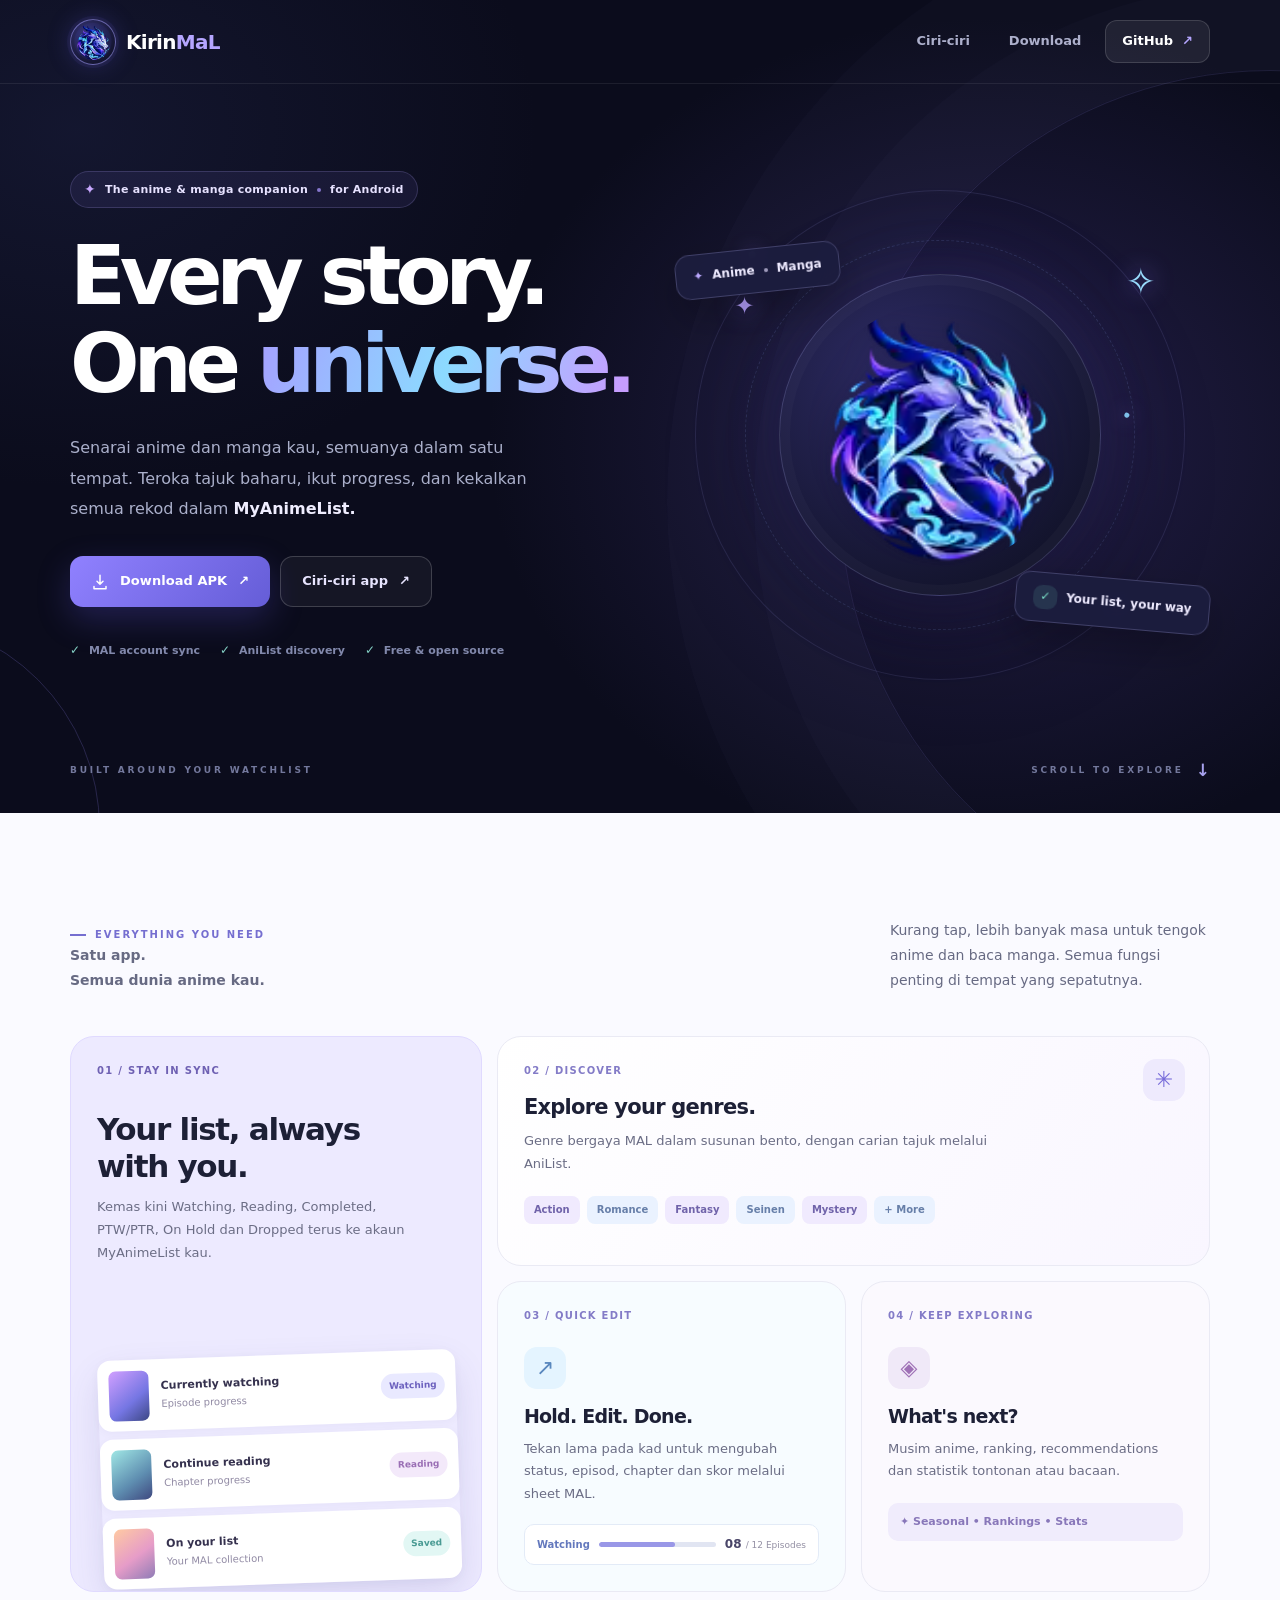
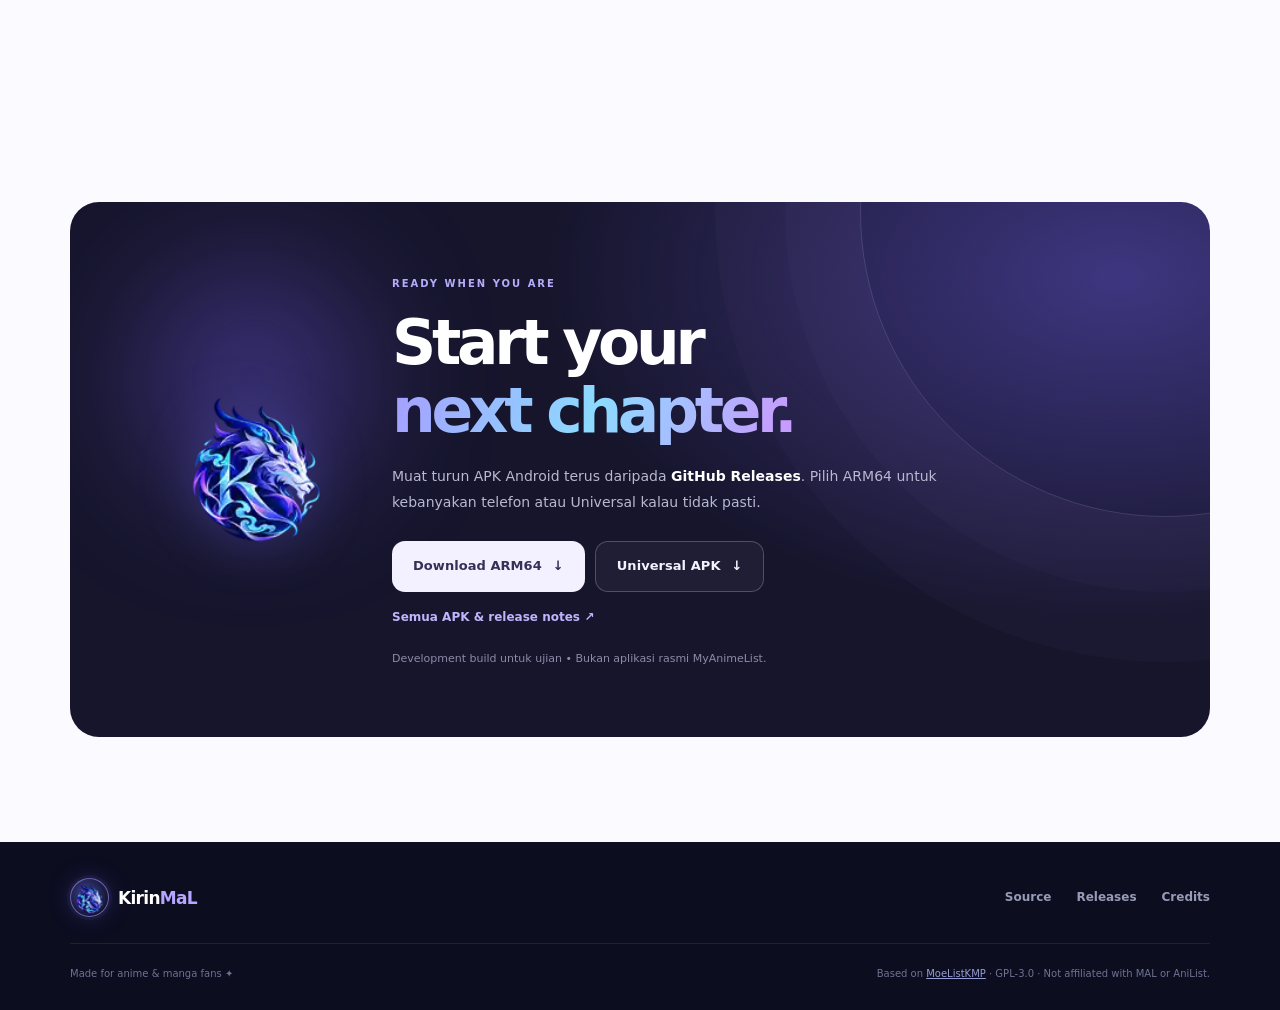
==== index.html @ 13870c1c "fix(pages): circular KirinMaL icon and fresh screenshot-free website URL" ====
<!doctype html>
<html lang="ms">
<head>
  <meta charset="utf-8">
  <meta name="viewport" content="width=device-width,initial-scale=1,viewport-fit=cover">
  <meta name="theme-color" content="#0b0c1c">
  <meta name="description" content="KirinMaL — tempat untuk anime dan manga kau. Teroka genre, ikut musim terkini, dan urus senarai MyAnimeList dalam satu aplikasi Android.">
  <meta property="og:type" content="website">
  <meta property="og:title" content="KirinMaL — Your list. Your world.">
  <meta property="og:description" content="Discover with AniList. Track with MyAnimeList. Made for anime & manga fans.">
  <meta property="og:image" content="https://lanzmagick.github.io/KirinMaL/assets/branding/kirinmal-icon.webp">
  <meta property="og:url" content="https://lanzmagick.github.io/KirinMaL/">
  <link rel="icon" href="assets/branding/kirinmal-icon.webp?v=4" type="image/webp">
  <link rel="canonical" href="https://lanzmagick.github.io/KirinMaL/">
  <link rel="stylesheet" href="assets/site-v4.css">
  <title>KirinMaL — Your list. Your world.</title>
</head>
<body>
  <a href="#main" class="skip">Langkau ke kandungan</a>
  <div class="dark-wrap" id="top">
    <header class="nav-wrap">
      <nav class="nav container" aria-label="Navigasi utama">
        <a class="brand" href="#top" aria-label="KirinMaL — Home"><span class="brand-emblem"><img src="assets/branding/kirinmal-icon.webp" width="45" height="45" alt="" decoding="async"></span><span class="brand-name">Kirin<span>MaL</span></span></a>
        <div class="nav-links">
          <a href="#features">Ciri-ciri</a>
          <a href="#download">Download</a>
        </div>
        <a class="nav-repo" href="https://github.com/lanzmagick/KirinMaL" target="_blank" rel="noopener noreferrer"><span>GitHub</span><span aria-hidden="true">↗</span></a>
      </nav>
    </header>
    <main id="main">
      <section class="hero container">
        <div class="hero-copy">
          <div class="pill"><span class="pill-spark">✦</span> The anime & manga companion <span class="pill-dot"></span> for Android</div>
          <h1>Every story.<br>One <em>universe.</em></h1>
          <p class="hero-description">Senarai anime dan manga kau, semuanya dalam satu tempat. Teroka tajuk baharu, ikut progress, dan kekalkan semua rekod dalam <strong>MyAnimeList.</strong></p>
          <div class="hero-actions">
            <a class="btn btn-primary" href="#download"><svg viewBox="0 0 24 24" fill="none" stroke="currentColor" aria-hidden="true"><path d="M12 3v12m0 0-4-4m4 4 4-4M4 18v3h16v-3" stroke-width="2" stroke-linecap="round" stroke-linejoin="round"/></svg> Download APK <span aria-hidden="true">↗</span></a>
            <a class="btn btn-ghost" href="#features">Ciri-ciri app <span aria-hidden="true">↗</span></a>
          </div>
          <div class="hero-meta"><span><span class="check">✓</span> MAL account sync</span><span><span class="check">✓</span> AniList discovery</span><span><span class="check">✓</span> Free & open source</span></div>
        </div>
        <div class="hero-art" aria-label="Logo rasmi KirinMaL">
          <div class="art-aura" aria-hidden="true"></div>
          <div class="art-ring art-ring-outer" aria-hidden="true"></div>
          <div class="art-ring art-ring-inner" aria-hidden="true"></div>
          <span class="art-star star-one" aria-hidden="true">✦</span>
          <span class="art-star star-two" aria-hidden="true">✧</span>
          <span class="art-star star-three" aria-hidden="true">✦</span>
          <div class="art-core">
            <img src="assets/branding/kirinmal-icon.webp" alt="Logo KirinMaL" width="270" height="270" decoding="async">
          </div>
          <div class="art-label art-label-anime"><span class="art-label-icon">✦</span> Anime <span class="art-label-dot"></span> Manga</div>
          <div class="art-label art-label-sync"><span class="art-label-check">✓</span> Your list, your way</div>
        </div>
        <div class="hero-bottom"><span>BUILT AROUND YOUR WATCHLIST</span><span class="scroll-indicator">SCROLL TO EXPLORE <span aria-hidden="true">↓</span></span></div>
      </section>
    </main>
  </div>

  <section class="intro-section section" id="features">
    <div class="container">
      <div class="section-head">
        <div><span class="section-kicker"><span></span> EVERYTHING YOU NEED</span><h2>Satu app.<br><span>Semua dunia anime kau.</span></h2></div>
        <p>Kurang tap, lebih banyak masa untuk tengok anime dan baca manga. Semua fungsi penting di tempat yang sepatutnya.</p>
      </div>
      <div class="feature-bento">
        <article class="feature feature-main">
          <div class="feature-tag">01 / STAY IN SYNC</div>
          <div class="feature-copy">
            <h3>Your list, always with you.</h3>
            <p>Kemas kini Watching, Reading, Completed, PTW/PTR, On Hold dan Dropped terus ke akaun MyAnimeList kau.</p>
          </div>
          <div class="sync-illustration" aria-hidden="true">
            <div class="sync-row"><span class="mini-cover cover-a"></span><span><b>Currently watching</b><small>Episode progress</small></span><span class="sync-status">Watching</span></div>
            <div class="sync-row"><span class="mini-cover cover-b"></span><span><b>Continue reading</b><small>Chapter progress</small></span><span class="sync-status purple">Reading</span></div>
            <div class="sync-row"><span class="mini-cover cover-c"></span><span><b>On your list</b><small>Your MAL collection</small></span><span class="sync-status cyan">Saved</span></div>
          </div>
        </article>
        <article class="feature feature-discover">
          <div class="feature-tag">02 / DISCOVER</div>
          <div class="round-icon">✳</div>
          <h3>Explore your genres.</h3>
          <p>Genre bergaya MAL dalam susunan bento, dengan carian tajuk melalui AniList.</p>
          <div class="genre-pills" aria-hidden="true"><span>Action</span><span>Romance</span><span>Fantasy</span><span>Seinen</span><span>Mystery</span><span>+ More</span></div>
        </article>
        <article class="feature feature-editor">
          <div class="feature-tag">03 / QUICK EDIT</div>
          <div class="round-icon">↗</div>
          <h3>Hold. Edit. Done.</h3>
          <p>Tekan lama pada kad untuk mengubah status, episod, chapter dan skor melalui sheet MAL.</p>
          <div class="editor-preview" aria-hidden="true"><span>Watching</span><div class="editor-progress"><i></i></div><strong>08 <small>/ 12 Episodes</small></strong></div>
        </article>
        <article class="feature feature-seasons">
          <div class="feature-tag">04 / KEEP EXPLORING</div>
          <div class="round-icon">◈</div>
          <h3>What's next?</h3>
          <p>Musim anime, ranking, recommendations dan statistik tontonan atau bacaan.</p>
          <div class="season-chip" aria-hidden="true">✦ Seasonal • Rankings • Stats</div>
        </article>
      </div>
    </div>
  </section>

  <section class="download-section section" id="download">
    <div class="container">
      <div class="download-panel">
        <div class="download-orb" aria-hidden="true"></div>
        <div class="download-logo"><img src="assets/branding/kirinmal-icon.webp" width="108" height="108" alt="" loading="lazy"></div>
        <div class="download-text"><span class="section-kicker">READY WHEN YOU ARE</span><h2>Start your<br><em>next chapter.</em></h2><p>Muat turun APK Android terus daripada <strong>GitHub Releases</strong>. Pilih ARM64 untuk kebanyakan telefon atau Universal kalau tidak pasti.</p>
          <div class="download-buttons">
            <a class="btn btn-download" href="https://github.com/lanzmagick/KirinMaL/releases/download/development/KirinMaL-debug-arm64-v8a.apk">Download ARM64 <span aria-hidden="true">↓</span></a>
            <a class="btn btn-download-outline" href="https://github.com/lanzmagick/KirinMaL/releases/download/development/KirinMaL-debug-universal.apk">Universal APK <span aria-hidden="true">↓</span></a>
          </div>
          <a class="all-releases" href="https://github.com/lanzmagick/KirinMaL/releases/tag/development">Semua APK & release notes <span aria-hidden="true">↗</span></a>
          <p class="download-disclaimer">Development build untuk ujian • Bukan aplikasi rasmi MyAnimeList.</p>
        </div>
      </div>
    </div>
  </section>

  <footer class="footer">
    <div class="container footer-top">
      <a href="#top" class="brand" aria-label="KirinMaL — kembali ke atas"><span class="brand-emblem"><img src="assets/branding/kirinmal-icon.webp" width="40" height="40" alt="" loading="lazy"></span><span class="brand-name">Kirin<span>MaL</span></span></a>
      <div class="footer-links"><a href="https://github.com/lanzmagick/KirinMaL">Source</a><a href="https://github.com/lanzmagick/KirinMaL/releases">Releases</a><a href="https://github.com/axiel7/MoeListKMP">Credits</a></div>
    </div>
    <div class="container footer-bottom"><span>Made for anime &amp; manga fans ✦</span><span>Based on <a href="https://github.com/axiel7/MoeListKMP">MoeListKMP</a> · GPL-3.0 · Not affiliated with MAL or AniList.</span></div>
  </footer>
</body>
</html>
---- assets/site-v4.css ----
/* KirinMaL site CSS v4 */
:root{--night:#0b0c1c;--ink:#1d2036;--body:#676a83;--violet:#7970ec;--lilac:#b2a7ff;--cyan:#8cdeff;--bg:#f8f8fc;--line:#ebecf4;--white:#fff}
*,*::before,*::after{box-sizing:border-box}
html{scroll-behavior:smooth;scroll-padding-top:90px}
body{margin:0;background:var(--bg);color:var(--ink);font-family:Inter,ui-sans-serif,system-ui,-apple-system,BlinkMacSystemFont,"Segoe UI",sans-serif;font-size:15px;line-height:1.6;-webkit-font-smoothing:antialiased;overflow-x:hidden}
a{color:inherit;text-decoration:none}img,svg{display:block;max-width:100%}button,a{-webkit-tap-highlight-color:transparent}
a:focus-visible{outline:3px solid #9f96ff;outline-offset:4px}
.container{width:min(1140px,calc(100% - 56px));margin-inline:auto}
.skip{position:absolute;left:12px;top:-80px;z-index:40;background:#fff;color:#111;padding:10px 15px;border-radius:10px}.skip:focus{top:12px}
.dark-wrap{color:#fff;background:radial-gradient(ellipse 54% 72% at 77% 54%,rgba(69,56,133,.43),transparent 72%),radial-gradient(ellipse 45% 55% at 6% 16%,rgba(42,49,97,.28),transparent 80%),#0b0c1c;position:relative;isolation:isolate;overflow:hidden}
.dark-wrap::before{content:"";position:absolute;width:860px;height:860px;right:-420px;top:70px;border:1px solid rgba(164,156,255,.13);border-radius:50%;z-index:-1;box-shadow:0 0 0 86px rgba(162,155,254,.019),0 0 0 173px rgba(162,155,254,.018)}
.dark-wrap::after{content:"";position:absolute;width:420px;height:420px;left:-320px;bottom:-225px;border:1px solid #4d4683;border-radius:50%;opacity:.45;z-index:-1}
.nav-wrap{border-bottom:1px solid rgba(255,255,255,.075)}
.nav{min-height:83px;display:flex;gap:24px;align-items:center;justify-content:space-between}
.brand{display:inline-flex;align-items:center;gap:11px;white-space:nowrap;font-weight:850;font-size:20px;letter-spacing:-.95px}
.brand img{width:38px;height:38px;object-fit:contain;filter:drop-shadow(0 0 13px rgba(92,97,255,.3))}
.brand b{font-weight:850;color:#b5adff}
.nav-links{display:flex;align-items:center;gap:39px;margin-left:auto}
.nav-links a{color:#adb0cc;font-weight:550;font-size:13px;transition:color .2s}.nav-links a:hover{color:#fff}
.nav-repo{display:inline-flex;align-items:center;gap:9px;padding:10px 16px;border-radius:100px;background:rgba(255,255,255,.07);border:1px solid rgba(255,255,255,.14);font-size:13px;font-weight:650;transition:background .2s}
.nav-repo:hover{background:rgba(255,255,255,.13)}.nav-repo svg{height:17px;width:17px}
.hero{min-height:675px;position:relative;display:grid;grid-template-columns:minmax(0,1.03fr) minmax(0,.97fr);align-items:center;column-gap:26px;padding:67px 0 94px}
.hero-copy{position:relative;z-index:4;padding-bottom:38px}
.pill{width:fit-content;display:flex;align-items:center;gap:9px;padding:6px 13px;border:1px solid rgba(180,170,255,.19);background:rgba(146,130,255,.085);border-radius:999px;font-size:11px;font-weight:700;letter-spacing:.28px;color:#e7e2ff}
.pill-spark{font-size:14px;color:#c8a8ff}.pill-dot{width:4px;height:4px;border-radius:50%;background:#8577cc}
.hero h1{font-weight:850;letter-spacing:-.076em;font-size:clamp(3.65rem,6.4vw,6.5rem);line-height:1.07;margin:24px 0 26px;white-space:nowrap}
.hero h1 em,.download-text h2 em{font-style:normal;background:linear-gradient(110deg,#a5a0ff 2%,#8cdaff 51%,#c69dff 95%);background-clip:text;-webkit-background-clip:text;color:transparent}
.hero-description{font-size:16px;line-height:1.9;max-width:480px;margin:0 0 32px;color:#abb0cb}
.hero-description strong{color:#f0eeff;font-weight:750}
.hero-actions,.download-buttons{display:flex;gap:10px;flex-wrap:wrap;align-items:center}
.btn{display:inline-flex;justify-content:center;align-items:center;gap:11px;min-height:51px;padding:12px 21px;border-radius:13px;font-size:13px;font-weight:800;letter-spacing:.05px;line-height:1.3;transition:transform .2s,background .2s,box-shadow .2s}
.btn:hover{transform:translateY(-3px)}
.btn svg{width:18px;height:18px}
.btn-primary{background:linear-gradient(130deg,#9081ff,#655dd7);color:white;box-shadow:0 12px 33px rgba(95,82,217,.28)}
.btn-primary:hover{box-shadow:0 15px 38px rgba(109,95,247,.37)}
.btn-ghost{border:1px solid rgba(255,255,255,.18);background:rgba(255,255,255,.045);color:#e8e5ff}
.btn-ghost:hover{background:rgba(255,255,255,.1)}
.hero-meta{display:flex;flex-wrap:wrap;gap:20px;margin-top:34px;color:#8289ac;font-size:11px;font-weight:600}
.hero-meta span{white-space:nowrap}.hero-meta .check{font-size:12px;color:#85d3c7;margin-right:5px}













.hero-bottom{position:absolute;bottom:29px;left:0;right:0;display:flex;justify-content:space-between;align-items:center;color:#73789c;letter-spacing:2.8px;font-size:9px;font-weight:800}
.scroll-indicator{display:flex;align-items:center;gap:12px}.scroll-indicator span{font-size:17px;letter-spacing:0;color:#a7a1ed}
.section{padding:105px 0}
.section-kicker{display:inline-flex;align-items:center;gap:9px;color:#756ed0;letter-spacing:2px;font-size:10px;font-weight:900}
.section-kicker>span{width:16px;height:2px;background:currentColor}
.section-head{display:flex;align-items:end;justify-content:space-between;gap:45px;margin-bottom:37px}
.section-head h2,
.section-head h2 span,
.section-head>p{max-width:320px;color:var(--body);margin:0 0 5px;font-size:14px;line-height:1.8}
.intro-section{background:#fafaff}
.feature-bento{display:grid;grid-template-columns:1.18fr 1fr 1fr;grid-template-rows:repeat(2,minmax(226px,auto));gap:15px}
.feature{border-radius:24px;padding:26px;overflow:hidden;position:relative;border:1px solid #eaeaf4;background:#fff}
.feature h3{font-size:21px;line-height:1.22;letter-spacing:-.75px;margin:16px 0 10px;font-weight:850}
.feature p{font-size:13px;line-height:1.75;color:#6b6d85;margin:0}
.feature-tag{font-size:10px;font-weight:900;letter-spacing:1.3px;color:#837bc7}
.feature-main{grid-row:span 2;background:#edeaff;border:1px solid #e0daff;display:flex;flex-direction:column;min-height:468px}
.feature-main .feature-tag{color:#6f61b3}.feature-main h3{font-size:31px;letter-spacing:-1.3px;max-width:300px;margin-top:32px}
.feature-main p{max-width:315px}
.sync-illustration{margin-top:auto;display:grid;gap:8px;transform:rotate(-2deg) translate(3px,19px);box-shadow:0 15px 35px rgba(69,61,143,.13);border-radius:18px}
.sync-row{display:flex;align-items:center;gap:12px;padding:10px 11px;border-radius:13px;background:#fff;box-shadow:0 2px 10px rgba(31,29,75,.035);min-height:71px}
.mini-cover{width:40px;height:50px;border-radius:7px;flex:none;background:linear-gradient(140deg,#d2a0ff,#7576e3 60%,#3c4784)}
.mini-cover.cover-b{background:linear-gradient(145deg,#a0e7e5,#5e8db0 60%,#3e487f)}
.mini-cover.cover-c{background:linear-gradient(145deg,#ffcaa2,#e69cc8 55%,#8f7cb6)}
.sync-row>span:nth-child(2){min-width:0;display:flex;flex-direction:column;gap:1px}.sync-row b{font-size:11px;color:#35314e;white-space:nowrap;overflow:hidden;text-overflow:ellipsis}.sync-row small{font-size:10px;color:#918aa4}
.sync-status{margin-left:auto;padding:5px 8px;background:#e9e9ff;color:#6c61be;border-radius:99px;font-weight:800;font-size:9px;white-space:nowrap}.sync-status.purple{background:#f3e9fa;color:#9a6fb5}.sync-status.cyan{background:#e2f7f4;color:#489a93}
.round-icon{height:42px;width:42px;display:grid;place-items:center;border-radius:13px;background:#eeeafd;color:#766ad9;font-size:22px;margin-top:23px}
.feature-discover{grid-column:span 2;min-height:230px;background:linear-gradient(125deg,#fff,#f9f6ff)}
.feature-discover .round-icon{position:absolute;top:22px;right:24px;margin:0}
.feature-discover p{max-width:470px}
.genre-pills{display:flex;gap:7px;flex-wrap:wrap;margin-top:20px}
.genre-pills span{border-radius:8px;background:#f0eafe;color:#7063aa;padding:6px 10px;font-size:10px;font-weight:750}
.genre-pills span:nth-child(2n){background:#eaf2ff;color:#677fa9}
.feature-editor{background:#f7fcff}
.feature-editor .round-icon{background:#e4f4ff;color:#5987be}
.feature-editor h3{font-size:19px}
.editor-preview{margin-top:18px;border:1px solid #e3ebf7;border-radius:10px;padding:10px 12px;display:flex;gap:9px;align-items:center;background:#fff}
.editor-preview span{font-size:10px;color:#6378bd;font-weight:800}
.editor-progress{flex:1;height:5px;background:#e1e5f2;border-radius:9px;overflow:hidden}.editor-progress i{display:block;width:65%;height:100%;background:#9997e7;border-radius:9px}
.editor-preview strong{white-space:nowrap;color:#494568;font-size:12px}.editor-preview small{font-size:9px;color:#9490a4;font-weight:500}
.feature-seasons{background:#fbf9fe}
.feature-seasons .round-icon{background:#f0e9f8;color:#9f71b6}
.feature-seasons h3{font-size:19px}.season-chip{margin-top:20px;padding:10px 12px;border-radius:10px;background:#f0ecfc;color:#8877b9;font-size:11px;font-weight:750}








.download-section{background:#fafaff}
.download-panel{position:relative;isolation:isolate;display:grid;grid-template-columns:230px 1fr;gap:22px;align-items:center;padding:68px 70px;border-radius:29px;overflow:hidden;color:#fff;background:radial-gradient(ellipse 72% 92% at 92% 14%,#3e3680 0%,transparent 70%),#16152c;min-height:395px}
.download-panel::before{content:"";position:absolute;z-index:-1;width:610px;height:610px;right:-260px;top:-295px;border:1px solid rgba(214,207,255,.17);border-radius:50%;box-shadow:0 0 0 75px rgba(186,172,255,.025),0 0 0 145px rgba(186,172,255,.022)}
.download-orb{position:absolute;z-index:-1;width:225px;height:225px;left:70px;top:65px;border-radius:50%;background:rgba(122,97,248,.36);filter:blur(65px)}
.download-logo{display:flex;align-items:center;justify-content:center}.download-logo img{width:150px;height:150px;object-fit:contain;filter:drop-shadow(0 0 27px rgba(114,108,255,.31))}
.download-text{max-width:690px}.download-text .section-kicker{color:#b4adfb}.download-text h2{font-size:clamp(2.9rem,4.8vw,4.5rem);line-height:1.1;letter-spacing:-.07em;margin:15px 0 20px}
.download-text>p{max-width:560px;color:#b8b8d2;font-size:14px;line-height:1.85;margin:0}
.download-text>p strong{color:#fff;font-weight:700}.download-buttons{margin-top:25px}
.btn-download{background:#f3f1ff;color:#353056}.btn-download:hover{background:white}
.btn-download-outline{border:1px solid rgba(225,218,255,.25);color:#f5f2ff;background:rgba(255,255,255,.04)}
.btn-download-outline:hover{background:rgba(255,255,255,.11)}
.all-releases{display:inline-block;color:#beb5fe;font-size:12px;font-weight:700;margin-top:16px}.all-releases:hover{text-decoration:underline}
.download-text .download-disclaimer{font-size:11px;color:#8c8ba8;margin-top:21px}
.footer{background:#0c0d1f;color:#eeeefa;padding:36px 0 28px}
.footer-top{display:flex;justify-content:space-between;align-items:center;gap:20px}.footer .brand{font-size:17px}.footer .brand img{height:33px;width:33px}
.footer-links{display:flex;gap:25px;flex-wrap:wrap}.footer-links a{font-size:12px;color:#989bb8;font-weight:650}.footer-links a:hover{color:white}
.footer-bottom{border-top:1px solid rgba(255,255,255,.08);margin-top:26px;padding-top:22px;display:flex;gap:12px;justify-content:space-between;color:#6f7294;font-size:10px}
.footer-bottom a{color:#959cd4;text-decoration:underline}
@media(max-width:1050px){
 .hero{grid-template-columns:1fr 1fr;column-gap:5px}.hero h1{font-size:clamp(3.1rem,5.8vw,5rem)}
 .feature-bento{grid-template-columns:1fr 1fr}.feature-main{grid-row:span 2}.feature-discover{grid-column:span 1}.feature-discover p{max-width:none}
 .feature-seasons{grid-column:2}.feature-editor{grid-column:2}.download-panel{grid-template-columns:175px 1fr;padding:54px 44px}
}
@media(max-width:760px){
 .container{width:min(100% - 36px,540px)}.nav{min-height:68px}.brand{font-size:19px}.nav-links{display:none}.nav-repo{padding:9px 11px;font-size:12px}.nav-repo svg{width:16px;height:16px}
 .hero{grid-template-columns:1fr;min-height:0;padding:63px 0 76px;gap:17px}.hero-copy{text-align:center;padding-bottom:0}.pill{margin:auto}.hero h1{font-size:clamp(3.25rem,9.5vw,4.6rem);line-height:1.12;white-space:normal;letter-spacing:-.075em;margin:19px 0}.hero-description{font-size:14px;max-width:480px;margin-inline:auto;margin-bottom:24px}.hero-actions,.hero-meta{justify-content:center}.hero-meta{gap:10px 22px;margin-top:23px}
 
 .hero-bottom{bottom:23px}.hero-bottom>span:first-child{display:none}.scroll-indicator{margin-left:auto;letter-spacing:2px}
 .section{padding:72px 0}.section-head{display:block;text-align:center;margin-bottom:30px}.section-head h2,.section-head>p{max-width:500px;margin:16px auto 0;font-size:13px}
 .feature-bento{grid-template-columns:1fr 1fr;grid-template-rows:auto}.feature-main{grid-column:span 2;grid-row:auto;min-height:435px}.feature-discover{grid-column:span 2;min-height:220px}
 .feature-editor,.feature-seasons{grid-column:auto}.feature{padding:23px}.feature-editor h3,.feature-seasons h3{font-size:18px}
 .sync-illustration{max-width:410px;width:100%;margin-inline:auto}
 
 .download-panel{grid-template-columns:1fr;gap:0;text-align:center;padding:37px 28px 42px}.download-logo img{width:100px;height:100px}.download-text>p{margin-inline:auto}.download-buttons{justify-content:center}.download-text h2{font-size:3rem}
 .footer-top,.footer-bottom{flex-wrap:wrap}.footer-bottom{gap:6px}
}
@media(max-width:480px){
 .container{width:calc(100% - 32px)}.nav-repo span{display:none}.nav-repo{width:42px;height:42px;justify-content:center}.hero{padding-top:50px}.hero h1{font-size:clamp(2.95rem,11vw,4rem)}.hero-description{font-size:13px}
 .hero-actions{flex-direction:column;align-items:stretch}.hero-actions .btn{width:100%}.hero-meta{font-size:10px}
 .feature-bento{grid-template-columns:1fr}.feature-main,.feature-discover,.feature-editor,.feature-seasons{grid-column:auto;min-height:0}.feature-main{min-height:445px}.feature-discover{min-height:210px}.feature h3{margin-top:11px}
 .section{padding:62px 0}.download-panel{padding:30px 21px 34px;border-radius:24px}.download-text h2{font-size:2.7rem}
 .download-buttons{flex-direction:column}.download-buttons .btn{width:100%}.footer-links{gap:16px}.footer-bottom{flex-direction:column}
}
@media(max-width:350px){.pill{font-size:9px}.hero h1{font-size:2.6rem}}
@media(prefers-reduced-motion:reduce){html{scroll-behavior:auto}*,*::before,*::after{transition:none!important;animation:none!important}}

/* v3: crisp KirinMaL SVG wordmark and illustration-only hero */
.brand{gap:0}
.brand .brand-wordmark{display:block;width:204px;height:auto;max-height:58px;object-fit:contain;filter:drop-shadow(0 0 11px rgba(106,122,247,.2))}
.footer .brand .brand-wordmark{width:174px;height:auto;max-height:50px}
.hero-art{height:568px;min-width:0;position:relative;isolation:isolate;display:grid;place-items:center}
.art-aura{position:absolute;inset:11% 10%;border-radius:50%;background:radial-gradient(ellipse closest-side,rgba(133,102,255,.34),rgba(66,64,160,.13) 57%,transparent 80%);filter:blur(29px);z-index:-1}
.art-ring{position:absolute;width:min(96%,490px);aspect-ratio:1;border:1px solid rgba(173,175,255,.12);border-radius:50%;transform:rotate(-14deg)}
.art-ring-outer::after,.art-ring-inner::after{content:"";position:absolute;left:21%;top:4%;width:7px;height:7px;border-radius:50%;background:#bca8ff;box-shadow:0 0 19px #9676fe}
.art-ring-inner{width:min(74%,390px);border:1px dashed rgba(150,176,255,.16);transform:rotate(27deg)}
.art-ring-inner::after{left:90%;top:23%;width:5px;height:5px;background:#8dd9ff}
.art-core{position:relative;z-index:2;width:min(70%,322px);aspect-ratio:1;display:grid;place-items:center;border-radius:32%;background:linear-gradient(142deg,rgba(163,149,255,.19),rgba(105,100,201,.05) 45%,rgba(131,210,244,.12));border:1px solid rgba(190,189,255,.21);box-shadow:inset 0 0 0 10px rgba(255,255,255,.024),0 35px 110px rgba(0,0,0,.38),0 0 95px rgba(97,79,220,.2);transform:rotate(-7deg)}
.art-core img{width:89%;height:89%;object-fit:contain;transform:rotate(7deg);border-radius:27%;filter:drop-shadow(0 9px 23px rgba(22,18,56,.35))}
.art-label{position:absolute;z-index:3;display:flex;gap:9px;align-items:center;background:rgba(27,28,62,.93);border:1px solid rgba(193,190,255,.22);box-shadow:0 17px 44px rgba(0,0,0,.27);backdrop-filter:blur(14px);border-radius:15px;padding:12px 17px;font-size:12px;font-weight:750;color:#eeeaff;white-space:nowrap}
.art-label-anime{top:17%;left:1%;transform:rotate(-6deg)}.art-label-icon{color:#bca8ff}.art-label-dot{height:4px;width:4px;border-radius:50%;background:#9f9abc}
.art-label-sync{bottom:16%;right:0;transform:rotate(5deg)}.art-label-check{width:24px;height:24px;display:grid;place-items:center;border-radius:9px;background:rgba(115,216,196,.13);color:#79dbc5}
.art-star{position:absolute;color:#b7a2ff;text-shadow:0 0 25px #8c76ff;pointer-events:none}.star-one{font-size:24px;left:12%;top:24%}.star-two{font-size:36px;right:10%;top:18%;color:#9bdeff}.star-three{font-size:17px;right:16%;bottom:17%}
@media(max-width:760px){
  .brand .brand-wordmark{width:171px;max-height:48px}
  .hero-art{height:440px;margin-top:9px}
  .art-core{width:min(65%,278px)}
  .art-ring{width:min(83%,410px)}
  .art-ring-inner{width:min(65%,320px)}
  .art-label-anime{left:0;top:15%}
  .art-label-sync{right:0;bottom:13%}
}
@media(max-width:480px){
  .brand .brand-wordmark{width:164px;max-height:45px}
  .hero-art{height:326px;margin-top:4px}
  .art-core{width:205px}
  .art-ring{width:310px}
  .art-ring-inner{width:260px}
  .art-label{font-size:10px;padding:9px 11px;border-radius:11px}
  .art-label-anime{left:-3px;top:7%}
  .art-label-sync{right:-4px;bottom:5%}
  .star-one{top:15%;left:8%}.star-two{top:7%;right:12%}
}
@media(max-width:345px){
  .brand .brand-wordmark{width:150px}
  .hero-art{height:290px}
  .art-core{width:175px}.art-ring{width:275px}.art-ring-inner{width:220px}
}

/* Circular logo branding, crisp at small mobile sizes. */
.brand{display:inline-flex;align-items:center;gap:10px;letter-spacing:-.7px;white-space:nowrap}
.brand-emblem{display:grid;place-items:center;flex:none;width:46px;height:46px;padding:3px;overflow:hidden;border-radius:50%;border:1px solid rgba(164,158,255,.55);background:radial-gradient(circle at 35% 30%,#343372,#12132d 78%);box-shadow:0 0 0 3px rgba(127,107,236,.08),0 0 23px rgba(96,93,235,.25)}
.brand-emblem img{display:block;width:100%;height:100%;object-fit:contain;border-radius:50%;clip-path:circle(49% at 50% 50%)}
.brand-name{font-size:20px;line-height:1.1;font-weight:850;color:#fff}.brand-name>span{color:#b5a6ff}
.nav-repo{border-radius:12px;min-width:104px;min-height:40px;justify-content:center}.nav-repo span:last-child{color:#b5a6ff}
.art-core{border-radius:50%;overflow:hidden;transform:none;background:radial-gradient(circle at 35% 30%,#2c2a62,#13142d 75%);padding:12px}
.art-core img{border-radius:50%;object-fit:contain;transform:none;clip-path:circle(50% at 50% 50%)}
.footer .brand{gap:9px}.footer .brand-emblem{height:39px;width:39px}.footer .brand-name{font-size:17px}
@media(max-width:760px){.brand-emblem{width:43px;height:43px}.brand-name{font-size:19px}.nav-repo{padding:9px 13px}}
@media(max-width:480px){.brand-emblem{height:41px;width:41px}.brand-name{font-size:18px}.nav-repo{min-width:91px;height:40px;font-size:12px;padding:8px 11px}.art-core{padding:8px}}
@media(max-width:345px){.brand-emblem{width:36px;height:36px}.brand-name{font-size:16px}.nav-repo{min-width:76px;font-size:11px;padding:7px}}
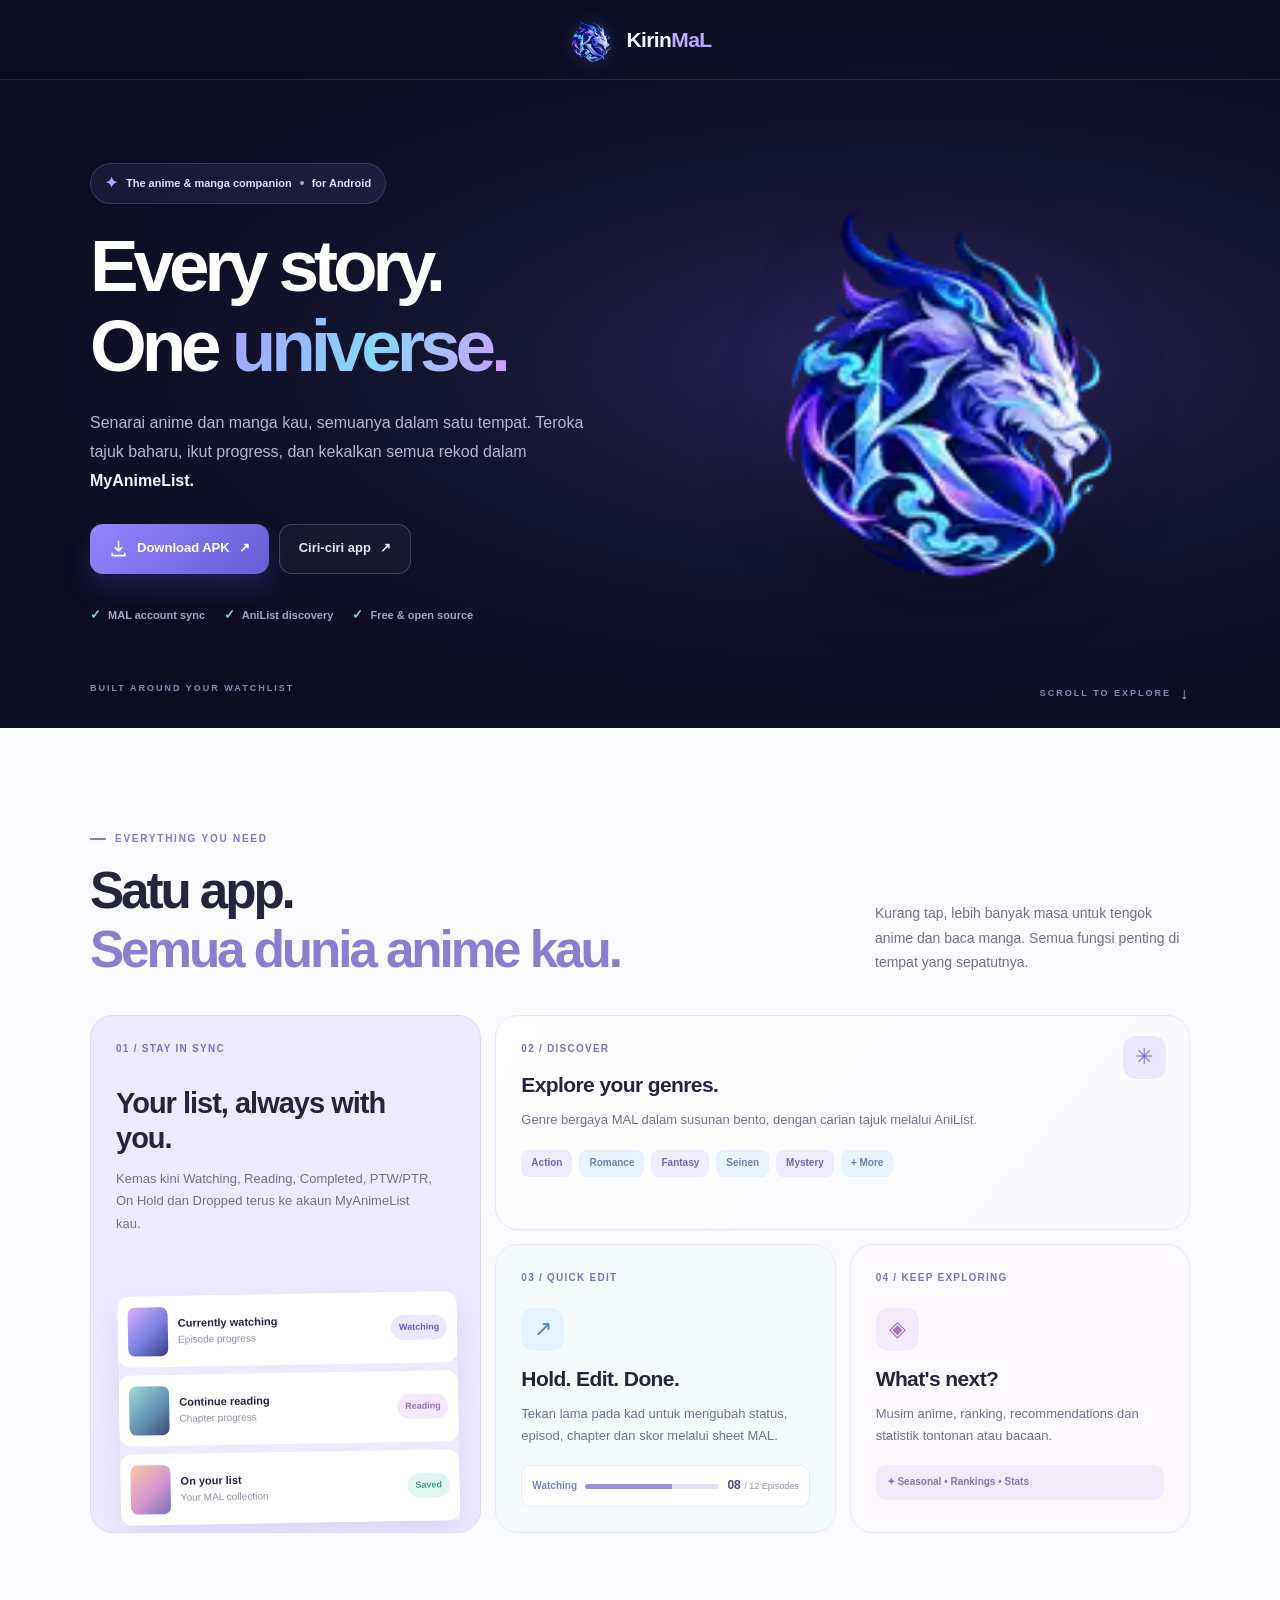
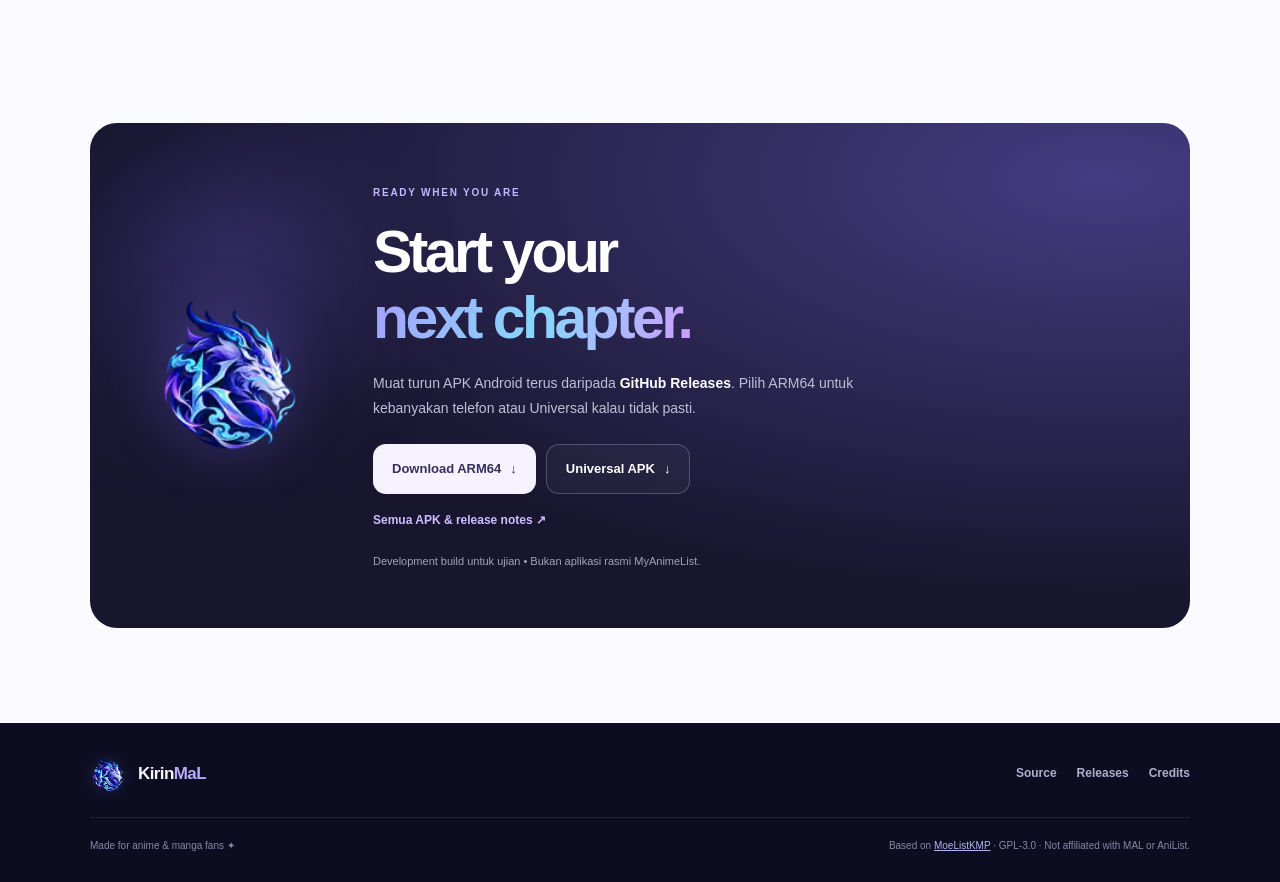
==== commit 9e568021: "fix(pages): remove header navigation and restore clean unframed KirinMaL branding" ====
--- a/index.html
+++ b/index.html
@@ -12,21 +12,19 @@
   <meta property="og:url" content="https://lanzmagick.github.io/KirinMaL/">
   <link rel="icon" href="assets/branding/kirinmal-icon.webp?v=4" type="image/webp">
   <link rel="canonical" href="https://lanzmagick.github.io/KirinMaL/">
-  <link rel="stylesheet" href="assets/site-v4.css">
+  <link rel="stylesheet" href="assets/site-simple.css">
   <title>KirinMaL — Your list. Your world.</title>
 </head>
 <body>
   <a href="#main" class="skip">Langkau ke kandungan</a>
   <div class="dark-wrap" id="top">
-    <header class="nav-wrap">
-      <nav class="nav container" aria-label="Navigasi utama">
-        <a class="brand" href="#top" aria-label="KirinMaL — Home"><span class="brand-emblem"><img src="assets/branding/kirinmal-icon.webp" width="45" height="45" alt="" decoding="async"></span><span class="brand-name">Kirin<span>MaL</span></span></a>
-        <div class="nav-links">
-          <a href="#features">Ciri-ciri</a>
-          <a href="#download">Download</a>
-        </div>
-        <a class="nav-repo" href="https://github.com/lanzmagick/KirinMaL" target="_blank" rel="noopener noreferrer"><span>GitHub</span><span aria-hidden="true">↗</span></a>
-      </nav>
+    <header class="site-header">
+      <div class="container header-inner">
+        <a href="#top" class="site-brand" aria-label="KirinMaL — Home">
+          <img class="site-brand-icon" src="assets/branding/kirinmal-icon.webp?v=5" width="48" height="48" alt="" decoding="async">
+          <span class="site-brand-name">Kirin<span>MaL</span></span>
+        </a>
+      </div>
     </header>
     <main id="main">
       <section class="hero container">
@@ -40,18 +38,9 @@
           </div>
           <div class="hero-meta"><span><span class="check">✓</span> MAL account sync</span><span><span class="check">✓</span> AniList discovery</span><span><span class="check">✓</span> Free & open source</span></div>
         </div>
-        <div class="hero-art" aria-label="Logo rasmi KirinMaL">
-          <div class="art-aura" aria-hidden="true"></div>
-          <div class="art-ring art-ring-outer" aria-hidden="true"></div>
-          <div class="art-ring art-ring-inner" aria-hidden="true"></div>
-          <span class="art-star star-one" aria-hidden="true">✦</span>
-          <span class="art-star star-two" aria-hidden="true">✧</span>
-          <span class="art-star star-three" aria-hidden="true">✦</span>
-          <div class="art-core">
-            <img src="assets/branding/kirinmal-icon.webp" alt="Logo KirinMaL" width="270" height="270" decoding="async">
-          </div>
-          <div class="art-label art-label-anime"><span class="art-label-icon">✦</span> Anime <span class="art-label-dot"></span> Manga</div>
-          <div class="art-label art-label-sync"><span class="art-label-check">✓</span> Your list, your way</div>
+        <div class="hero-art" aria-label="Logo KirinMaL">
+          <span class="hero-glow" aria-hidden="true"></span>
+          <img src="assets/branding/kirinmal-icon.webp?v=5" alt="Logo KirinMaL" width="385" height="385" decoding="async">
         </div>
         <div class="hero-bottom"><span>BUILT AROUND YOUR WATCHLIST</span><span class="scroll-indicator">SCROLL TO EXPLORE <span aria-hidden="true">↓</span></span></div>
       </section>
@@ -121,7 +110,10 @@
 
   <footer class="footer">
     <div class="container footer-top">
-      <a href="#top" class="brand" aria-label="KirinMaL — kembali ke atas"><span class="brand-emblem"><img src="assets/branding/kirinmal-icon.webp" width="40" height="40" alt="" loading="lazy"></span><span class="brand-name">Kirin<span>MaL</span></span></a>
+      <a href="#top" class="site-brand footer-brand" aria-label="KirinMaL — kembali ke atas">
+        <img class="site-brand-icon" src="assets/branding/kirinmal-icon.webp?v=5" width="38" height="38" alt="" loading="lazy">
+        <span class="site-brand-name">Kirin<span>MaL</span></span>
+      </a>
       <div class="footer-links"><a href="https://github.com/lanzmagick/KirinMaL">Source</a><a href="https://github.com/lanzmagick/KirinMaL/releases">Releases</a><a href="https://github.com/axiel7/MoeListKMP">Credits</a></div>
     </div>
     <div class="container footer-bottom"><span>Made for anime &amp; manga fans ✦</span><span>Based on <a href="https://github.com/axiel7/MoeListKMP">MoeListKMP</a> · GPL-3.0 · Not affiliated with MAL or AniList.</span></div>
--- a/assets/site-simple.css
+++ b/assets/site-simple.css
@@ -0,0 +1,116 @@
+/* KirinMaL Pages: no header menu, no screenshot gallery, no logo frames. */
+:root{--bg:#0c0d20;--ink:#24253c;--muted:#6f718b;--line:#e9e8f4;--accent:#8479f0}
+*{box-sizing:border-box}html{scroll-behavior:smooth;scroll-padding-top:72px}
+body{margin:0;background:#f9f9fd;color:var(--ink);font:15px/1.65 -apple-system,BlinkMacSystemFont,"Segoe UI",Roboto,Arial,sans-serif;-webkit-font-smoothing:antialiased;overflow-x:hidden}
+a{color:inherit;text-decoration:none}img,svg{display:block;max-width:100%}a:focus-visible{outline:3px solid #b4a2ff;outline-offset:4px}
+.container{width:min(1100px,calc(100% - 44px));margin-inline:auto}
+.skip{position:absolute;top:-90px;left:16px;background:white;color:#151525;padding:10px 15px;border-radius:10px;z-index:20}.skip:focus{top:15px}
+.dark-wrap{position:relative;isolation:isolate;overflow:hidden;color:white;background:radial-gradient(ellipse at 70% 50%,#292459 0%,#13142e 37%,#0c0d20 76%)}
+.site-header{border-bottom:1px solid rgba(255,255,255,.09)}
+.header-inner{min-height:79px;display:flex;align-items:center;justify-content:center}
+.site-brand{display:inline-flex;align-items:center;gap:12px;font-size:21px;font-weight:850;letter-spacing:-.6px;white-space:nowrap}
+.site-brand-icon{width:46px;height:46px;object-fit:contain;flex:none;border:0;border-radius:0;clip-path:none;background:transparent;filter:drop-shadow(0 0 9px rgba(114,127,255,.2))}
+.site-brand-name{line-height:1;letter-spacing:-.6px;color:#f7f5ff}.site-brand-name span{color:#b9aaff}
+.hero{display:grid;grid-template-columns:minmax(0,1.07fr) minmax(0,.93fr);gap:48px;align-items:center;min-height:625px;padding:69px 0 89px;position:relative}
+.hero-copy{position:relative;z-index:2}
+.pill{display:flex;gap:8px;flex-wrap:wrap;align-items:center;width:fit-content;padding:7px 14px;border-radius:50px;border:1px solid rgba(182,163,255,.2);background:rgba(163,143,249,.09);color:#e2dcfc;font-size:11px;font-weight:700}
+.pill-spark{color:#bfa6ff;font-size:15px}.pill-dot{width:4px;height:4px;border-radius:50%;background:#a7a0ce}
+.hero h1{font-size:clamp(3.25rem,5.7vw,5.8rem);line-height:1.1;font-weight:850;letter-spacing:-.07em;white-space:nowrap;margin:22px 0 23px}
+.hero h1 em,.download-text h2 em{font-style:normal;background:linear-gradient(110deg,#a6a0ff,#88d7fb 53%,#ce9cff);-webkit-background-clip:text;background-clip:text;color:transparent}
+.hero-description{color:#b7b6d0;max-width:520px;font-size:16px;line-height:1.8;margin:0 0 28px}
+.hero-description strong{color:#f7f4ff}
+.hero-actions,.download-buttons{display:flex;align-items:center;flex-wrap:wrap;gap:10px}
+.btn{display:inline-flex;align-items:center;justify-content:center;gap:9px;min-height:50px;padding:12px 19px;border-radius:13px;font-size:13px;font-weight:760;line-height:1.3;text-align:center;transition:background .2s,transform .2s}
+.btn:hover{transform:translateY(-2px)}.btn svg{width:19px;height:19px}
+.btn-primary{background:linear-gradient(135deg,#9584ff,#665dd5);color:#fff;box-shadow:0 14px 28px rgba(98,82,229,.23)}
+.btn-ghost{background:rgba(255,255,255,.035);border:1px solid rgba(255,255,255,.18);color:#e8e4f7}
+.btn-ghost:hover{background:rgba(255,255,255,.11)}
+.hero-meta{display:flex;gap:12px 19px;flex-wrap:wrap;margin-top:30px;font-size:11px;color:#a1a2bf;font-weight:600}
+.hero-meta span{white-space:nowrap}.hero-meta .check{color:#8ad7c7;font-size:13px;margin-right:4px}
+.hero-art{position:relative;display:grid;place-items:center;height:490px;min-width:0;isolation:isolate}
+.hero-glow{position:absolute;inset:12%;z-index:-1;border-radius:50%;background:radial-gradient(circle,rgba(130,111,255,.27),rgba(98,73,191,.1) 44%,transparent 72%);filter:blur(30px)}
+.hero-art img{width:min(100%,385px);height:auto;object-fit:contain;border:0;background:transparent;border-radius:0;clip-path:none;filter:drop-shadow(0 22px 42px rgba(0,0,0,.24))}
+.hero-bottom{position:absolute;left:0;right:0;bottom:21px;display:flex;justify-content:space-between;color:#8887b2;font-size:9px;font-weight:800;letter-spacing:2px}
+.scroll-indicator{display:flex;gap:9px;align-items:center}.scroll-indicator span{font-size:16px;color:#aaa0ec}
+.section{padding:95px 0}.intro-section{background:#fafaff}
+.section-kicker{display:inline-flex;gap:9px;align-items:center;color:#8575d3;letter-spacing:1.75px;font-size:10px;font-weight:850}
+.section-kicker>span{width:16px;height:2px;background:currentColor}
+.section-head{display:flex;gap:24px;justify-content:space-between;align-items:end;margin-bottom:35px}
+.section-head h2{font-size:clamp(2.25rem,4vw,3.65rem);font-weight:840;letter-spacing:-.06em;line-height:1.16;margin:13px 0 0}
+.section-head h2 span{color:#8a7fce}.section-head>p{color:var(--muted);max-width:315px;font-size:14px;line-height:1.75;margin:0 0 5px}
+.feature-bento{display:grid;grid-template-columns:1.15fr 1fr 1fr;grid-template-rows:repeat(2,minmax(215px,auto));gap:14px}
+.feature{padding:25px;border:1px solid #eae9f5;border-radius:23px;overflow:hidden;position:relative;background:#fff}
+.feature h3{font-size:21px;line-height:1.22;font-weight:800;letter-spacing:-.6px;margin:15px 0 11px}
+.feature p{color:#70728c;line-height:1.72;font-size:13px;margin:0}
+.feature-tag{font-weight:850;font-size:10px;letter-spacing:1.25px;color:#7971c4}
+.feature-main{grid-row:span 2;min-height:450px;display:flex;flex-direction:column;background:#edeaff;border-color:#ddd6fb}
+.feature-main h3{font-size:29px;max-width:300px;letter-spacing:-1px;margin-top:29px}.feature-main p{max-width:320px}
+.sync-illustration{display:grid;gap:8px;margin-top:auto;transform:rotate(-1deg) translate(3px,16px);box-shadow:0 12px 28px rgba(55,47,138,.11)}
+.sync-row{min-height:71px;padding:10px;display:flex;gap:10px;align-items:center;background:white;border-radius:12px}
+.mini-cover{width:40px;height:49px;border-radius:7px;flex:none;background:linear-gradient(135deg,#dbb2ff,#787fe3 55%,#383f80)}
+.mini-cover.cover-b{background:linear-gradient(135deg,#a2dcd7,#5e91b2 58%,#404879)}.mini-cover.cover-c{background:linear-gradient(135deg,#fbc5a6,#d394d0 58%,#7170b1)}
+.sync-row>span:nth-child(2){display:flex;flex-direction:column;min-width:0}.sync-row b{font-size:11px;white-space:nowrap;overflow:hidden;text-overflow:ellipsis}
+.sync-row small{color:#9192a8;font-size:10px}.sync-status{font-size:9px;font-weight:800;white-space:nowrap;margin-left:auto;border-radius:30px;padding:5px 8px;background:#eae8fe;color:#695cb9}
+.sync-status.purple{background:#f2e9fc;color:#9a71b1}.sync-status.cyan{background:#e0f5ef;color:#489a87}
+.round-icon{display:grid;place-items:center;margin-top:22px;width:43px;height:43px;border-radius:13px;background:#eae7fc;color:#8474ca;font-size:22px}
+.feature-discover{grid-column:span 2;background:linear-gradient(130deg,#fff,#faf8ff)}.feature-discover .round-icon{position:absolute;right:23px;top:20px;margin:0}
+.genre-pills{display:flex;flex-wrap:wrap;gap:7px;margin-top:19px}.genre-pills span{border-radius:8px;padding:5px 10px;background:#f0ecff;color:#7666b1;font-size:10px;font-weight:740}
+.genre-pills span:nth-child(even){background:#e9f2ff;color:#6b81af}
+.feature-editor{background:#f6fbff}.feature-editor .round-icon{background:#e5f3ff;color:#5e80b8}
+.editor-preview{display:flex;gap:8px;align-items:center;margin-top:18px;padding:10px;border:1px solid #e7eaf7;border-radius:10px;background:#fff}
+.editor-preview span{font-size:10px;color:#7386bc;font-weight:750}
+.editor-progress{height:5px;flex:1;background:#e1e5f3;border-radius:10px;overflow:hidden}.editor-progress i{height:100%;width:65%;display:block;background:#9b91e3}
+.editor-preview strong{font-size:12px;color:#49466d;white-space:nowrap}.editor-preview small{font-size:9px;font-weight:500;color:#9290a6}
+.feature-seasons{background:#fcf9ff}.feature-seasons .round-icon{background:#f3eafa;color:#a078b4}
+.season-chip{margin-top:18px;padding:9px 11px;background:#f1ebfa;color:#8778ba;border-radius:10px;font-size:10px;font-weight:750}
+.download-section{background:#fafaff}
+.download-panel{position:relative;isolation:isolate;display:grid;grid-template-columns:190px 1fr;gap:32px;align-items:center;min-height:345px;padding:56px 61px;border-radius:27px;color:white;background:radial-gradient(ellipse at 92% 11%,#453b81,transparent 65%),#18162f;overflow:hidden}
+.download-orb{position:absolute;left:45px;top:65px;width:175px;height:175px;background:rgba(125,106,247,.31);filter:blur(65px);z-index:-1}
+.download-logo img{width:155px;height:155px;object-fit:contain;filter:drop-shadow(0 0 29px rgba(117,104,239,.3))}
+.download-text .section-kicker{color:#c4b6ff}
+.download-text h2{font-weight:840;line-height:1.12;letter-spacing:-.06em;font-size:clamp(2.6rem,4.6vw,4.25rem);margin:15px 0 20px}
+.download-text>p{max-width:540px;color:#c0bfd7;font-size:14px;line-height:1.8;margin:0}.download-text>p strong{color:white}
+.download-buttons{margin-top:23px}.btn-download{background:#f6f2ff;color:#34305c}.btn-download-outline{background:rgba(255,255,255,.035);border:1px solid rgba(209,202,255,.27);color:white}
+.all-releases{display:inline-block;color:#cfbeff;font-size:12px;margin-top:17px;font-weight:730}.all-releases:hover{text-decoration:underline}
+.download-text .download-disclaimer{font-size:11px;color:#a5a1bd;margin-top:20px}
+.footer{background:#0c0d20;color:white;padding:33px 0 28px}
+.footer-top{display:flex;gap:20px;align-items:center;justify-content:space-between}
+.footer-brand .site-brand-icon{width:36px;height:36px}.footer-brand .site-brand-name{font-size:17px}
+.footer-links{display:flex;flex-wrap:wrap;gap:20px}.footer-links a{font-size:12px;font-weight:620;color:#b0adcf}.footer-links a:hover{color:white}
+.footer-bottom{margin-top:25px;padding-top:20px;border-top:1px solid rgba(255,255,255,.08);display:flex;justify-content:space-between;flex-wrap:wrap;gap:9px;color:#8986a7;font-size:10px}
+.footer-bottom a{color:#b7b4eb;text-decoration:underline}
+@media(max-width:960px){
+.hero{gap:15px}.hero h1{font-size:clamp(3rem,5.4vw,4.7rem)}.hero-art img{width:min(100%,320px)}
+.feature-bento{grid-template-columns:1fr 1fr}.feature-main{grid-row:span 2}.feature-discover{grid-column:span 1}.feature-editor,.feature-seasons{grid-column:2}
+.download-panel{grid-template-columns:145px 1fr;padding:48px 37px;gap:25px}.download-logo img{width:135px;height:135px}
+}
+@media(max-width:730px){
+.container{width:min(100% - 34px,530px)}.header-inner{min-height:68px}.site-brand-icon{width:42px;height:42px}.site-brand{font-size:19px}
+.hero{grid-template-columns:1fr;gap:6px;min-height:0;padding:56px 0 76px}.hero-copy{text-align:center}.pill{margin-inline:auto;justify-content:center}
+.hero h1{font-size:clamp(2.65rem,9.4vw,4.15rem);white-space:normal}.hero-description{font-size:14px;margin-inline:auto}
+.hero-actions,.hero-meta{justify-content:center}.hero-meta{font-size:10px;margin-top:24px}
+.hero-art{height:300px}.hero-art img{width:min(74%,275px)}
+.hero-bottom{bottom:21px}.hero-bottom>span:first-child{display:none}.scroll-indicator{margin-left:auto}
+.section{padding:71px 0}.section-head{display:block;text-align:center}.section-head h2{font-size:clamp(2rem,7vw,3rem)}
+.section-head>p{max-width:480px;margin:16px auto 0;font-size:13px}
+.feature-bento{grid-template-columns:1fr 1fr}.feature-main,.feature-discover{grid-column:span 2;grid-row:auto}.feature-main{min-height:420px}.feature-discover{min-height:220px}
+.feature-editor,.feature-seasons{grid-column:auto}.feature{padding:21px}
+.sync-illustration{max-width:405px;width:100%;margin-inline:auto;margin-top:auto}
+.download-panel{display:block;text-align:center;padding:39px 30px}
+.download-logo img{margin:0 auto;width:104px;height:104px}
+.download-text h2{font-size:clamp(2.6rem,9vw,3.5rem)}.download-text>p{margin-inline:auto}.download-buttons{justify-content:center}
+.footer-top{flex-wrap:wrap}
+}
+@media(max-width:460px){
+.container{width:calc(100% - 30px)}.site-brand-icon{width:39px;height:39px}.site-brand{font-size:18px}
+.hero{padding-top:48px}.hero h1{font-size:clamp(2.6rem,10.8vw,3.45rem)}.hero-description{font-size:13px}
+.hero-actions{flex-direction:column;align-items:stretch}.hero-actions .btn{width:100%}.hero-meta{gap:9px 13px}
+.hero-art{height:230px;margin:9px 0}.hero-art img{width:203px}
+.section{padding:60px 0}.feature-bento{grid-template-columns:1fr}
+.feature-main,.feature-discover,.feature-editor,.feature-seasons{grid-column:auto;min-height:0}.feature-main{min-height:420px}
+.download-panel{padding:30px 22px;border-radius:23px}
+.download-buttons{flex-direction:column}.download-buttons .btn{width:100%}
+.footer-links{gap:14px}
+}
+@media(max-width:345px){.hero h1{font-size:2.4rem}.hero-art{height:202px}.hero-art img{width:175px}.site-brand-icon{width:36px;height:36px}}
+@media(prefers-reduced-motion:reduce){html{scroll-behavior:auto}*,*::before,*::after{transition:none!important;animation:none!important}}
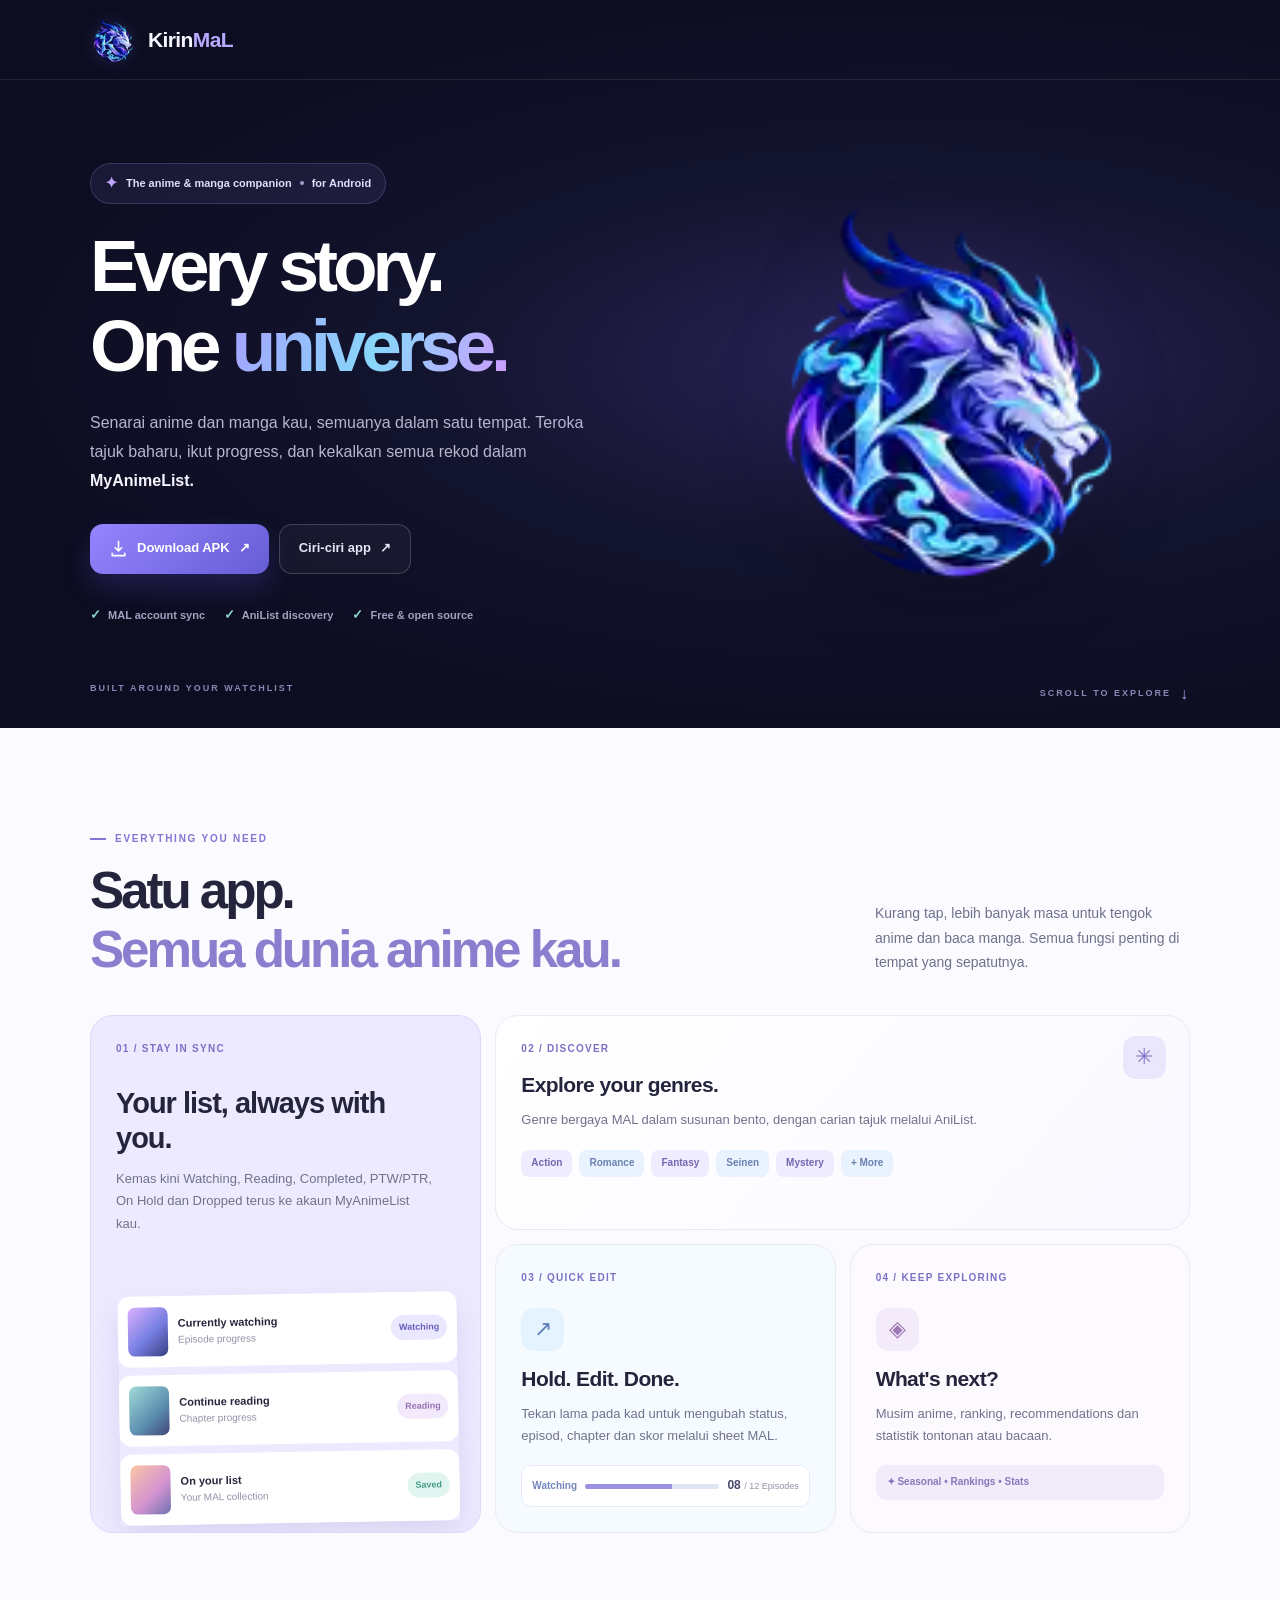
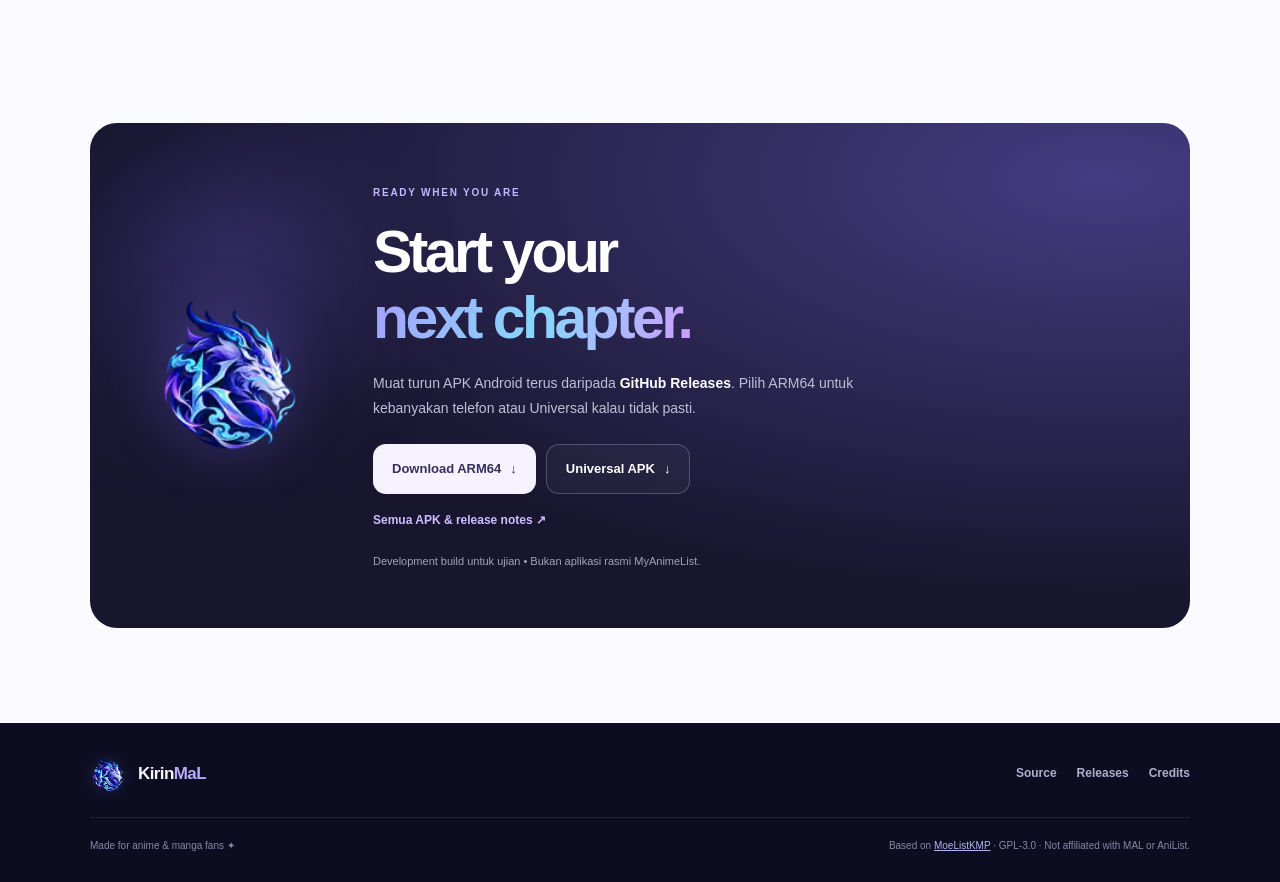
==== commit e605fb3a: "fix(pages): eliminate ghost header button with static branding and fresh cache-proof page" ====
--- a/index.html
+++ b/index.html
@@ -3,6 +3,8 @@
 <head>
   <meta charset="utf-8">
   <meta name="viewport" content="width=device-width,initial-scale=1,viewport-fit=cover">
+  <meta http-equiv="Cache-Control" content="no-cache, no-store, must-revalidate">
+  <meta http-equiv="Pragma" content="no-cache">
   <meta name="theme-color" content="#0b0c1c">
   <meta name="description" content="KirinMaL — tempat untuk anime dan manga kau. Teroka genre, ikut musim terkini, dan urus senarai MyAnimeList dalam satu aplikasi Android.">
   <meta property="og:type" content="website">
@@ -12,7 +14,7 @@
   <meta property="og:url" content="https://lanzmagick.github.io/KirinMaL/">
   <link rel="icon" href="assets/branding/kirinmal-icon.webp?v=4" type="image/webp">
   <link rel="canonical" href="https://lanzmagick.github.io/KirinMaL/">
-  <link rel="stylesheet" href="assets/site-simple.css">
+  <link rel="stylesheet" href="assets/site-clean-v6.css">
   <title>KirinMaL — Your list. Your world.</title>
 </head>
 <body>
@@ -20,10 +22,10 @@
   <div class="dark-wrap" id="top">
     <header class="site-header">
       <div class="container header-inner">
-        <a href="#top" class="site-brand" aria-label="KirinMaL — Home">
-          <img class="site-brand-icon" src="assets/branding/kirinmal-icon.webp?v=5" width="48" height="48" alt="" decoding="async">
+        <div class="site-brand" aria-label="KirinMaL">
+          <img class="site-brand-icon" src="assets/branding/kirinmal-icon.webp?v=6" width="48" height="48" alt="" decoding="async">
           <span class="site-brand-name">Kirin<span>MaL</span></span>
-        </a>
+        </div>
       </div>
     </header>
     <main id="main">
@@ -110,10 +112,10 @@
 
   <footer class="footer">
     <div class="container footer-top">
-      <a href="#top" class="site-brand footer-brand" aria-label="KirinMaL — kembali ke atas">
-        <img class="site-brand-icon" src="assets/branding/kirinmal-icon.webp?v=5" width="38" height="38" alt="" loading="lazy">
+      <div class="site-brand footer-brand" aria-label="KirinMaL">
+        <img class="site-brand-icon" src="assets/branding/kirinmal-icon.webp?v=6" width="38" height="38" alt="" loading="lazy">
         <span class="site-brand-name">Kirin<span>MaL</span></span>
-      </a>
+      </div>
       <div class="footer-links"><a href="https://github.com/lanzmagick/KirinMaL">Source</a><a href="https://github.com/lanzmagick/KirinMaL/releases">Releases</a><a href="https://github.com/axiel7/MoeListKMP">Credits</a></div>
     </div>
     <div class="container footer-bottom"><span>Made for anime &amp; manga fans ✦</span><span>Based on <a href="https://github.com/axiel7/MoeListKMP">MoeListKMP</a> · GPL-3.0 · Not affiliated with MAL or AniList.</span></div>
--- a/assets/site-clean-v6.css
+++ b/assets/site-clean-v6.css
@@ -0,0 +1,119 @@
+/* KirinMaL Pages v6: static branding only, no header menus or screenshot gallery. */
+:root{--bg:#0c0d20;--ink:#24253c;--muted:#6f718b;--line:#e9e8f4;--accent:#8479f0}
+*{box-sizing:border-box}html{scroll-behavior:smooth;scroll-padding-top:72px}
+body{margin:0;background:#f9f9fd;color:var(--ink);font:15px/1.65 -apple-system,BlinkMacSystemFont,"Segoe UI",Roboto,Arial,sans-serif;-webkit-font-smoothing:antialiased;overflow-x:hidden}
+a{color:inherit;text-decoration:none}img,svg{display:block;max-width:100%}a:focus-visible{outline:3px solid #b4a2ff;outline-offset:4px}
+.container{width:min(1100px,calc(100% - 44px));margin-inline:auto}
+.skip{position:absolute;top:-90px;left:16px;background:white;color:#151525;padding:10px 15px;border-radius:10px;z-index:20}.skip:focus{top:15px}
+.dark-wrap{position:relative;isolation:isolate;overflow:hidden;color:white;background:radial-gradient(ellipse at 70% 50%,#292459 0%,#13142e 37%,#0c0d20 76%)}
+.site-header{border-bottom:1px solid rgba(255,255,255,.09)}
+.header-inner{min-height:79px;display:flex;align-items:center;justify-content:flex-start}
+.site-brand{display:inline-flex;align-items:center;gap:12px;font-size:21px;font-weight:850;letter-spacing:-.6px;white-space:nowrap}
+.site-brand-icon{width:46px;height:46px;object-fit:contain;flex:none;border:0;border-radius:0;clip-path:none;background:transparent;filter:drop-shadow(0 0 9px rgba(114,127,255,.2))}
+.site-brand-name{line-height:1;letter-spacing:-.6px;color:#f7f5ff}.site-brand-name span{color:#b9aaff}
+.hero{display:grid;grid-template-columns:minmax(0,1.07fr) minmax(0,.93fr);gap:48px;align-items:center;min-height:625px;padding:69px 0 89px;position:relative}
+.hero-copy{position:relative;z-index:2}
+.pill{display:flex;gap:8px;flex-wrap:wrap;align-items:center;width:fit-content;padding:7px 14px;border-radius:50px;border:1px solid rgba(182,163,255,.2);background:rgba(163,143,249,.09);color:#e2dcfc;font-size:11px;font-weight:700}
+.pill-spark{color:#bfa6ff;font-size:15px}.pill-dot{width:4px;height:4px;border-radius:50%;background:#a7a0ce}
+.hero h1{font-size:clamp(3.25rem,5.7vw,5.8rem);line-height:1.1;font-weight:850;letter-spacing:-.07em;white-space:nowrap;margin:22px 0 23px}
+.hero h1 em,.download-text h2 em{font-style:normal;background:linear-gradient(110deg,#a6a0ff,#88d7fb 53%,#ce9cff);-webkit-background-clip:text;background-clip:text;color:transparent}
+.hero-description{color:#b7b6d0;max-width:520px;font-size:16px;line-height:1.8;margin:0 0 28px}
+.hero-description strong{color:#f7f4ff}
+.hero-actions,.download-buttons{display:flex;align-items:center;flex-wrap:wrap;gap:10px}
+.btn{display:inline-flex;align-items:center;justify-content:center;gap:9px;min-height:50px;padding:12px 19px;border-radius:13px;font-size:13px;font-weight:760;line-height:1.3;text-align:center;transition:background .2s,transform .2s}
+.btn:hover{transform:translateY(-2px)}.btn svg{width:19px;height:19px}
+.btn-primary{background:linear-gradient(135deg,#9584ff,#665dd5);color:#fff;box-shadow:0 14px 28px rgba(98,82,229,.23)}
+.btn-ghost{background:rgba(255,255,255,.035);border:1px solid rgba(255,255,255,.18);color:#e8e4f7}
+.btn-ghost:hover{background:rgba(255,255,255,.11)}
+.hero-meta{display:flex;gap:12px 19px;flex-wrap:wrap;margin-top:30px;font-size:11px;color:#a1a2bf;font-weight:600}
+.hero-meta span{white-space:nowrap}.hero-meta .check{color:#8ad7c7;font-size:13px;margin-right:4px}
+.hero-art{position:relative;display:grid;place-items:center;height:490px;min-width:0;isolation:isolate}
+.hero-glow{position:absolute;inset:12%;z-index:-1;border-radius:50%;background:radial-gradient(circle,rgba(130,111,255,.27),rgba(98,73,191,.1) 44%,transparent 72%);filter:blur(30px)}
+.hero-art img{width:min(100%,385px);height:auto;object-fit:contain;border:0;background:transparent;border-radius:0;clip-path:none;filter:drop-shadow(0 22px 42px rgba(0,0,0,.24))}
+.hero-bottom{position:absolute;left:0;right:0;bottom:21px;display:flex;justify-content:space-between;color:#8887b2;font-size:9px;font-weight:800;letter-spacing:2px}
+.scroll-indicator{display:flex;gap:9px;align-items:center}.scroll-indicator span{font-size:16px;color:#aaa0ec}
+.section{padding:95px 0}.intro-section{background:#fafaff}
+.section-kicker{display:inline-flex;gap:9px;align-items:center;color:#8575d3;letter-spacing:1.75px;font-size:10px;font-weight:850}
+.section-kicker>span{width:16px;height:2px;background:currentColor}
+.section-head{display:flex;gap:24px;justify-content:space-between;align-items:end;margin-bottom:35px}
+.section-head h2{font-size:clamp(2.25rem,4vw,3.65rem);font-weight:840;letter-spacing:-.06em;line-height:1.16;margin:13px 0 0}
+.section-head h2 span{color:#8a7fce}.section-head>p{color:var(--muted);max-width:315px;font-size:14px;line-height:1.75;margin:0 0 5px}
+.feature-bento{display:grid;grid-template-columns:1.15fr 1fr 1fr;grid-template-rows:repeat(2,minmax(215px,auto));gap:14px}
+.feature{padding:25px;border:1px solid #eae9f5;border-radius:23px;overflow:hidden;position:relative;background:#fff}
+.feature h3{font-size:21px;line-height:1.22;font-weight:800;letter-spacing:-.6px;margin:15px 0 11px}
+.feature p{color:#70728c;line-height:1.72;font-size:13px;margin:0}
+.feature-tag{font-weight:850;font-size:10px;letter-spacing:1.25px;color:#7971c4}
+.feature-main{grid-row:span 2;min-height:450px;display:flex;flex-direction:column;background:#edeaff;border-color:#ddd6fb}
+.feature-main h3{font-size:29px;max-width:300px;letter-spacing:-1px;margin-top:29px}.feature-main p{max-width:320px}
+.sync-illustration{display:grid;gap:8px;margin-top:auto;transform:rotate(-1deg) translate(3px,16px);box-shadow:0 12px 28px rgba(55,47,138,.11)}
+.sync-row{min-height:71px;padding:10px;display:flex;gap:10px;align-items:center;background:white;border-radius:12px}
+.mini-cover{width:40px;height:49px;border-radius:7px;flex:none;background:linear-gradient(135deg,#dbb2ff,#787fe3 55%,#383f80)}
+.mini-cover.cover-b{background:linear-gradient(135deg,#a2dcd7,#5e91b2 58%,#404879)}.mini-cover.cover-c{background:linear-gradient(135deg,#fbc5a6,#d394d0 58%,#7170b1)}
+.sync-row>span:nth-child(2){display:flex;flex-direction:column;min-width:0}.sync-row b{font-size:11px;white-space:nowrap;overflow:hidden;text-overflow:ellipsis}
+.sync-row small{color:#9192a8;font-size:10px}.sync-status{font-size:9px;font-weight:800;white-space:nowrap;margin-left:auto;border-radius:30px;padding:5px 8px;background:#eae8fe;color:#695cb9}
+.sync-status.purple{background:#f2e9fc;color:#9a71b1}.sync-status.cyan{background:#e0f5ef;color:#489a87}
+.round-icon{display:grid;place-items:center;margin-top:22px;width:43px;height:43px;border-radius:13px;background:#eae7fc;color:#8474ca;font-size:22px}
+.feature-discover{grid-column:span 2;background:linear-gradient(130deg,#fff,#faf8ff)}.feature-discover .round-icon{position:absolute;right:23px;top:20px;margin:0}
+.genre-pills{display:flex;flex-wrap:wrap;gap:7px;margin-top:19px}.genre-pills span{border-radius:8px;padding:5px 10px;background:#f0ecff;color:#7666b1;font-size:10px;font-weight:740}
+.genre-pills span:nth-child(even){background:#e9f2ff;color:#6b81af}
+.feature-editor{background:#f6fbff}.feature-editor .round-icon{background:#e5f3ff;color:#5e80b8}
+.editor-preview{display:flex;gap:8px;align-items:center;margin-top:18px;padding:10px;border:1px solid #e7eaf7;border-radius:10px;background:#fff}
+.editor-preview span{font-size:10px;color:#7386bc;font-weight:750}
+.editor-progress{height:5px;flex:1;background:#e1e5f3;border-radius:10px;overflow:hidden}.editor-progress i{height:100%;width:65%;display:block;background:#9b91e3}
+.editor-preview strong{font-size:12px;color:#49466d;white-space:nowrap}.editor-preview small{font-size:9px;font-weight:500;color:#9290a6}
+.feature-seasons{background:#fcf9ff}.feature-seasons .round-icon{background:#f3eafa;color:#a078b4}
+.season-chip{margin-top:18px;padding:9px 11px;background:#f1ebfa;color:#8778ba;border-radius:10px;font-size:10px;font-weight:750}
+.download-section{background:#fafaff}
+.download-panel{position:relative;isolation:isolate;display:grid;grid-template-columns:190px 1fr;gap:32px;align-items:center;min-height:345px;padding:56px 61px;border-radius:27px;color:white;background:radial-gradient(ellipse at 92% 11%,#453b81,transparent 65%),#18162f;overflow:hidden}
+.download-orb{position:absolute;left:45px;top:65px;width:175px;height:175px;background:rgba(125,106,247,.31);filter:blur(65px);z-index:-1}
+.download-logo img{width:155px;height:155px;object-fit:contain;filter:drop-shadow(0 0 29px rgba(117,104,239,.3))}
+.download-text .section-kicker{color:#c4b6ff}
+.download-text h2{font-weight:840;line-height:1.12;letter-spacing:-.06em;font-size:clamp(2.6rem,4.6vw,4.25rem);margin:15px 0 20px}
+.download-text>p{max-width:540px;color:#c0bfd7;font-size:14px;line-height:1.8;margin:0}.download-text>p strong{color:white}
+.download-buttons{margin-top:23px}.btn-download{background:#f6f2ff;color:#34305c}.btn-download-outline{background:rgba(255,255,255,.035);border:1px solid rgba(209,202,255,.27);color:white}
+.all-releases{display:inline-block;color:#cfbeff;font-size:12px;margin-top:17px;font-weight:730}.all-releases:hover{text-decoration:underline}
+.download-text .download-disclaimer{font-size:11px;color:#a5a1bd;margin-top:20px}
+.footer{background:#0c0d20;color:white;padding:33px 0 28px}
+.footer-top{display:flex;gap:20px;align-items:center;justify-content:space-between}
+.footer-brand .site-brand-icon{width:36px;height:36px}.footer-brand .site-brand-name{font-size:17px}
+.footer-links{display:flex;flex-wrap:wrap;gap:20px}.footer-links a{font-size:12px;font-weight:620;color:#b0adcf}.footer-links a:hover{color:white}
+.footer-bottom{margin-top:25px;padding-top:20px;border-top:1px solid rgba(255,255,255,.08);display:flex;justify-content:space-between;flex-wrap:wrap;gap:9px;color:#8986a7;font-size:10px}
+.footer-bottom a{color:#b7b4eb;text-decoration:underline}
+@media(max-width:960px){
+.hero{gap:15px}.hero h1{font-size:clamp(3rem,5.4vw,4.7rem)}.hero-art img{width:min(100%,320px)}
+.feature-bento{grid-template-columns:1fr 1fr}.feature-main{grid-row:span 2}.feature-discover{grid-column:span 1}.feature-editor,.feature-seasons{grid-column:2}
+.download-panel{grid-template-columns:145px 1fr;padding:48px 37px;gap:25px}.download-logo img{width:135px;height:135px}
+}
+@media(max-width:730px){
+.container{width:min(100% - 34px,530px)}.header-inner{min-height:68px}.site-brand-icon{width:42px;height:42px}.site-brand{font-size:19px}
+.hero{grid-template-columns:1fr;gap:6px;min-height:0;padding:56px 0 76px}.hero-copy{text-align:center}.pill{margin-inline:auto;justify-content:center}
+.hero h1{font-size:clamp(2.65rem,9.4vw,4.15rem);white-space:normal}.hero-description{font-size:14px;margin-inline:auto}
+.hero-actions,.hero-meta{justify-content:center}.hero-meta{font-size:10px;margin-top:24px}
+.hero-art{height:300px}.hero-art img{width:min(74%,275px)}
+.hero-bottom{bottom:21px}.hero-bottom>span:first-child{display:none}.scroll-indicator{margin-left:auto}
+.section{padding:71px 0}.section-head{display:block;text-align:center}.section-head h2{font-size:clamp(2rem,7vw,3rem)}
+.section-head>p{max-width:480px;margin:16px auto 0;font-size:13px}
+.feature-bento{grid-template-columns:1fr 1fr}.feature-main,.feature-discover{grid-column:span 2;grid-row:auto}.feature-main{min-height:420px}.feature-discover{min-height:220px}
+.feature-editor,.feature-seasons{grid-column:auto}.feature{padding:21px}
+.sync-illustration{max-width:405px;width:100%;margin-inline:auto;margin-top:auto}
+.download-panel{display:block;text-align:center;padding:39px 30px}
+.download-logo img{margin:0 auto;width:104px;height:104px}
+.download-text h2{font-size:clamp(2.6rem,9vw,3.5rem)}.download-text>p{margin-inline:auto}.download-buttons{justify-content:center}
+.footer-top{flex-wrap:wrap}
+}
+@media(max-width:460px){
+.container{width:calc(100% - 30px)}.site-brand-icon{width:39px;height:39px}.site-brand{font-size:18px}
+.hero{padding-top:48px}.hero h1{font-size:clamp(2.6rem,10.8vw,3.45rem)}.hero-description{font-size:13px}
+.hero-actions{flex-direction:column;align-items:stretch}.hero-actions .btn{width:100%}.hero-meta{gap:9px 13px}
+.hero-art{height:230px;margin:9px 0}.hero-art img{width:203px}
+.section{padding:60px 0}.feature-bento{grid-template-columns:1fr}
+.feature-main,.feature-discover,.feature-editor,.feature-seasons{grid-column:auto;min-height:0}.feature-main{min-height:420px}
+.download-panel{padding:30px 22px;border-radius:23px}
+.download-buttons{flex-direction:column}.download-buttons .btn{width:100%}
+.footer-links{gap:14px}
+}
+@media(max-width:345px){.hero h1{font-size:2.4rem}.hero-art{height:202px}.hero-art img{width:175px}.site-brand-icon{width:36px;height:36px}}
+@media(prefers-reduced-motion:reduce){html{scroll-behavior:auto}*,*::before,*::after{transition:none!important;animation:none!important}}
+
+/* Hard guard: no old navigation can appear even if markup changes. */
+.site-header nav,.site-header button,.site-header summary,.site-header .nav-links,.site-header .nav-repo,.site-header .header-github,.site-header .mobile-nav{display:none!important}
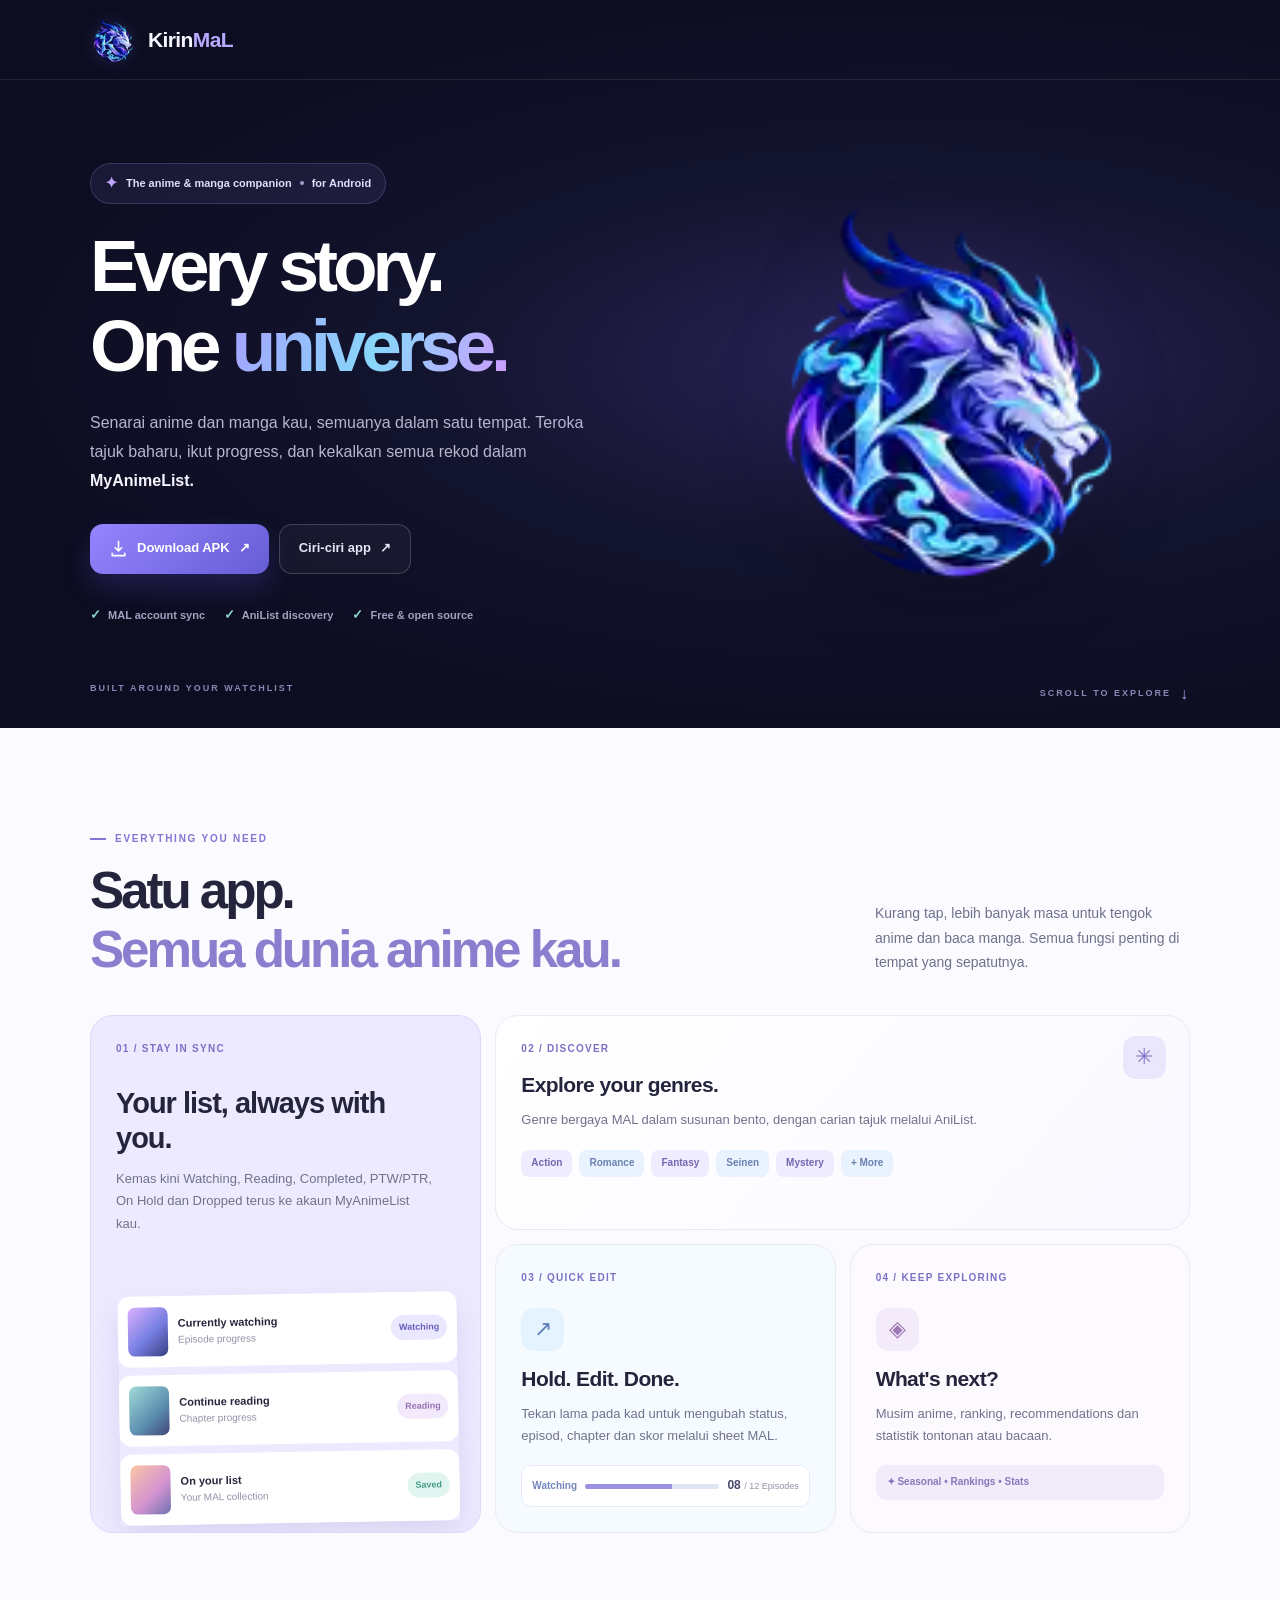
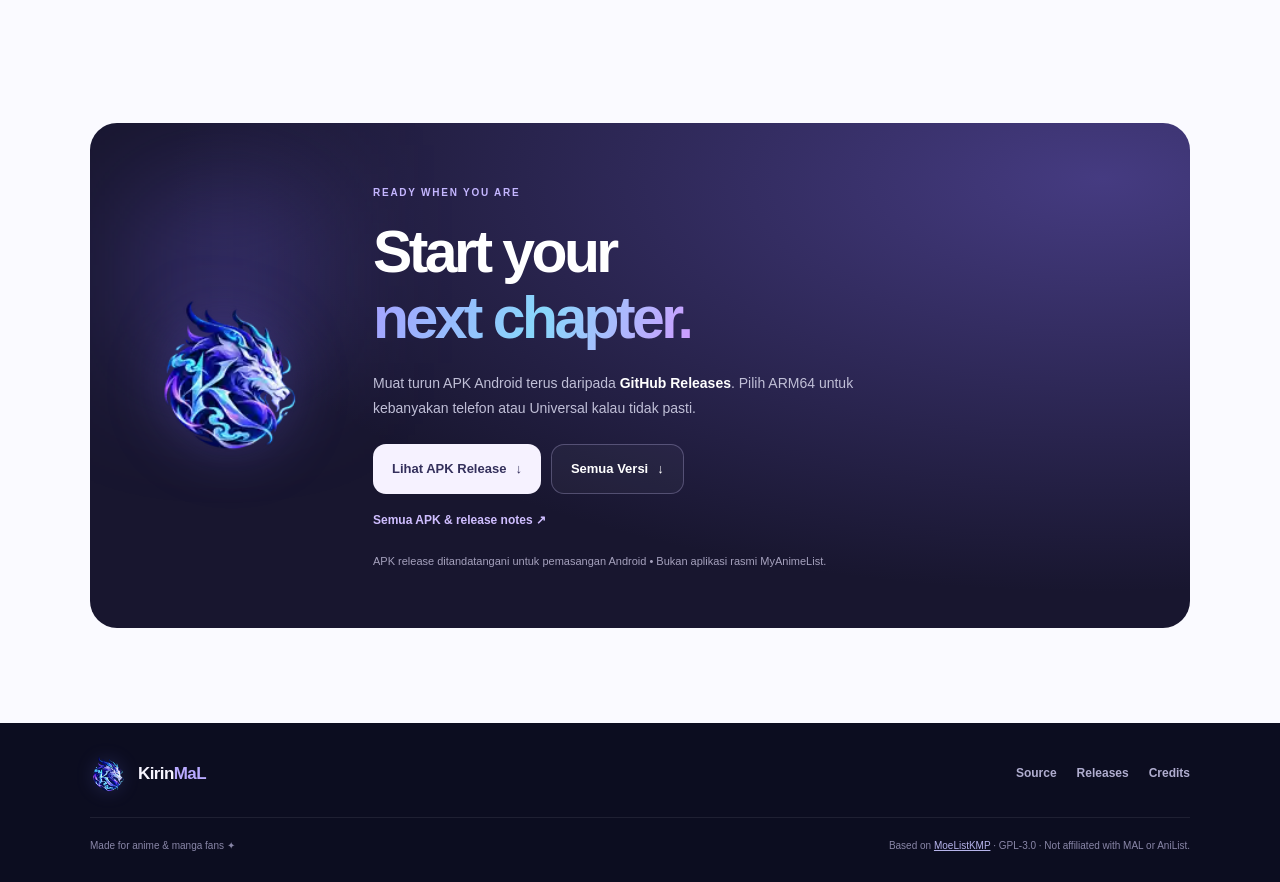
==== commit c3d0ee66: "release: prepare KirinMaL v1.0.0 signed production pipeline and disable debug publishing" ====
--- a/index.html
+++ b/index.html
@@ -100,11 +100,11 @@
         <div class="download-logo"><img src="assets/branding/kirinmal-icon.webp" width="108" height="108" alt="" loading="lazy"></div>
         <div class="download-text"><span class="section-kicker">READY WHEN YOU ARE</span><h2>Start your<br><em>next chapter.</em></h2><p>Muat turun APK Android terus daripada <strong>GitHub Releases</strong>. Pilih ARM64 untuk kebanyakan telefon atau Universal kalau tidak pasti.</p>
           <div class="download-buttons">
-            <a class="btn btn-download" href="https://github.com/lanzmagick/KirinMaL/releases/download/development/KirinMaL-debug-arm64-v8a.apk">Download ARM64 <span aria-hidden="true">↓</span></a>
-            <a class="btn btn-download-outline" href="https://github.com/lanzmagick/KirinMaL/releases/download/development/KirinMaL-debug-universal.apk">Universal APK <span aria-hidden="true">↓</span></a>
+            <a class="btn btn-download" href="https://github.com/lanzmagick/KirinMaL/releases">Lihat APK Release <span aria-hidden="true">↓</span></a>
+            <a class="btn btn-download-outline" href="https://github.com/lanzmagick/KirinMaL/releases">Semua Versi <span aria-hidden="true">↓</span></a>
           </div>
-          <a class="all-releases" href="https://github.com/lanzmagick/KirinMaL/releases/tag/development">Semua APK & release notes <span aria-hidden="true">↗</span></a>
-          <p class="download-disclaimer">Development build untuk ujian • Bukan aplikasi rasmi MyAnimeList.</p>
+          <a class="all-releases" href="https://github.com/lanzmagick/KirinMaL/releases">Semua APK & release notes <span aria-hidden="true">↗</span></a>
+          <p class="download-disclaimer">APK release ditandatangani untuk pemasangan Android • Bukan aplikasi rasmi MyAnimeList.</p>
         </div>
       </div>
     </div>
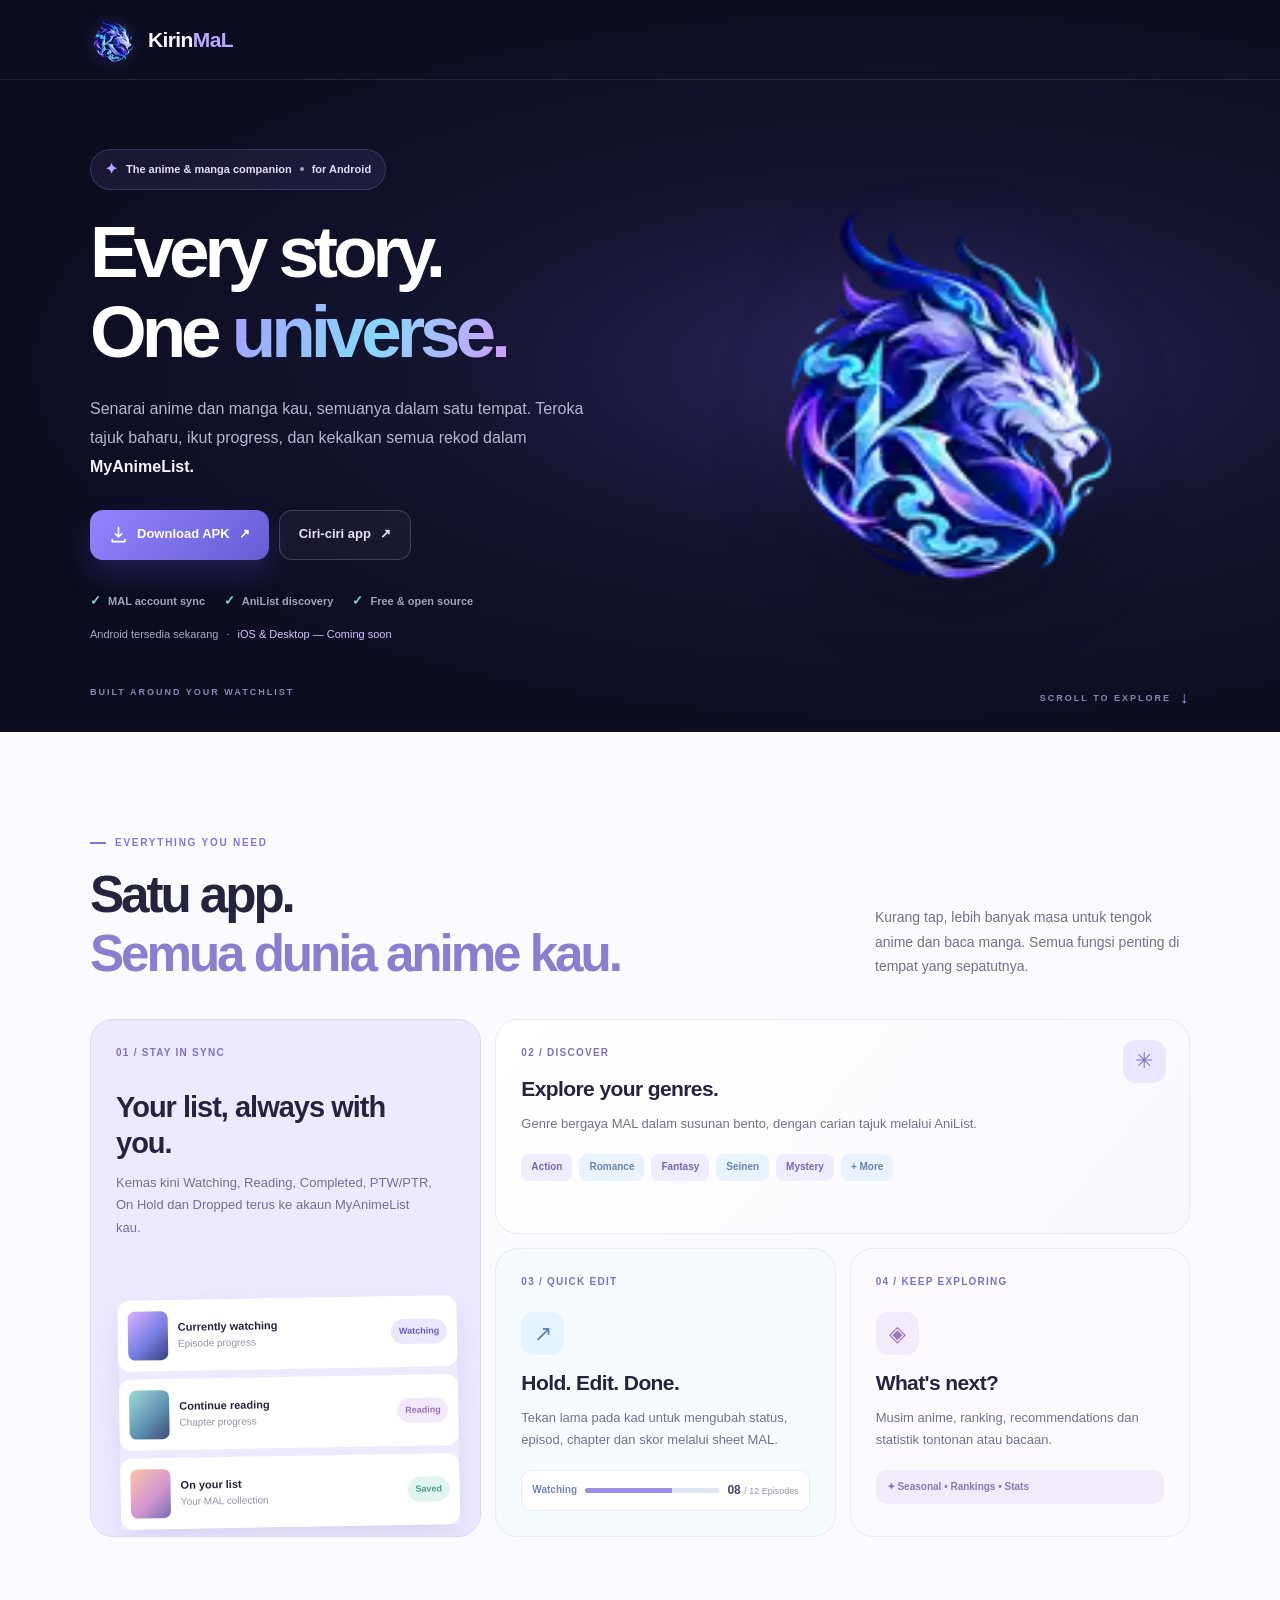
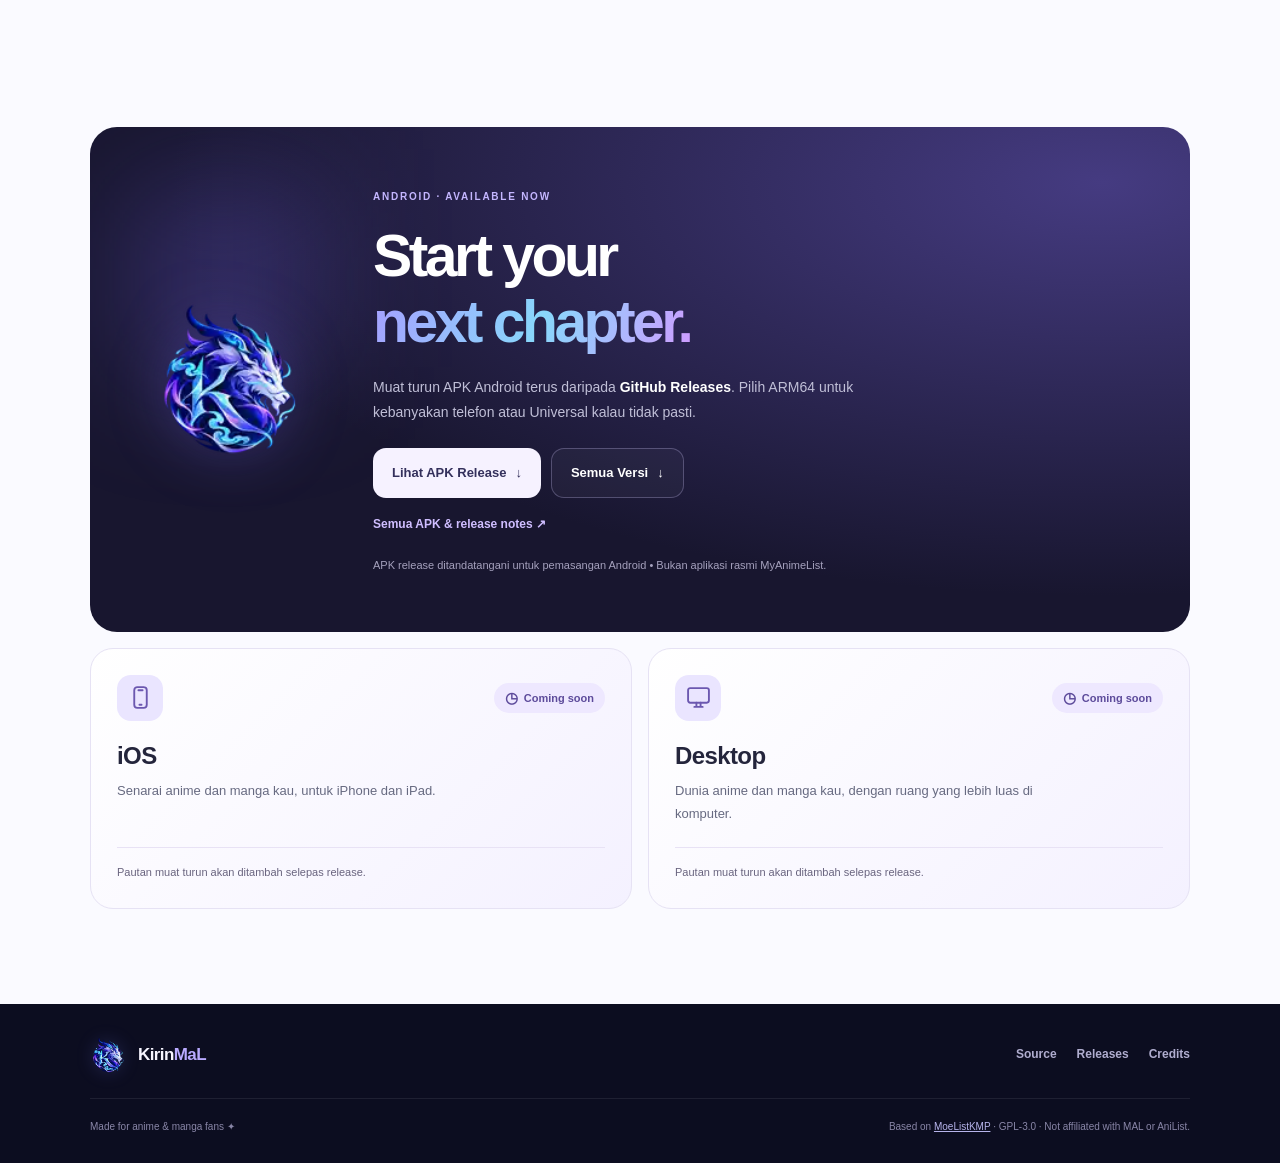
==== commit dcc1fc24: "Add iOS and Desktop coming-soon cards to GitHub Pages [skip ci]" ====
--- a/index.html
+++ b/index.html
@@ -6,15 +6,15 @@
   <meta http-equiv="Cache-Control" content="no-cache, no-store, must-revalidate">
   <meta http-equiv="Pragma" content="no-cache">
   <meta name="theme-color" content="#0b0c1c">
-  <meta name="description" content="KirinMaL — tempat untuk anime dan manga kau. Teroka genre, ikut musim terkini, dan urus senarai MyAnimeList dalam satu aplikasi Android.">
+  <meta name="description" content="KirinMaL — tempat untuk anime dan manga kau. Teroka genre, ikut musim terkini, dan urus senarai MyAnimeList. Tersedia untuk Android; iOS dan Desktop coming soon.">
   <meta property="og:type" content="website">
   <meta property="og:title" content="KirinMaL — Your list. Your world.">
-  <meta property="og:description" content="Discover with AniList. Track with MyAnimeList. Made for anime & manga fans.">
+  <meta property="og:description" content="Discover with AniList. Track with MyAnimeList. Available on Android. iOS and Desktop coming soon.">
   <meta property="og:image" content="https://lanzmagick.github.io/KirinMaL/assets/branding/kirinmal-icon.webp">
   <meta property="og:url" content="https://lanzmagick.github.io/KirinMaL/">
   <link rel="icon" href="assets/branding/kirinmal-icon.webp?v=4" type="image/webp">
   <link rel="canonical" href="https://lanzmagick.github.io/KirinMaL/">
-  <link rel="stylesheet" href="assets/site-clean-v6.css">
+  <link rel="stylesheet" href="assets/site-clean-v6.css?v=platforms-1">
   <title>KirinMaL — Your list. Your world.</title>
 </head>
 <body>
@@ -39,6 +39,7 @@
             <a class="btn btn-ghost" href="#features">Ciri-ciri app <span aria-hidden="true">↗</span></a>
           </div>
           <div class="hero-meta"><span><span class="check">✓</span> MAL account sync</span><span><span class="check">✓</span> AniList discovery</span><span><span class="check">✓</span> Free & open source</span></div>
+          <p class="platform-note">Android tersedia sekarang <span aria-hidden="true">·</span> <span>iOS &amp; Desktop — Coming soon</span></p>
         </div>
         <div class="hero-art" aria-label="Logo KirinMaL">
           <span class="hero-glow" aria-hidden="true"></span>
@@ -98,7 +99,7 @@
       <div class="download-panel">
         <div class="download-orb" aria-hidden="true"></div>
         <div class="download-logo"><img src="assets/branding/kirinmal-icon.webp" width="108" height="108" alt="" loading="lazy"></div>
-        <div class="download-text"><span class="section-kicker">READY WHEN YOU ARE</span><h2>Start your<br><em>next chapter.</em></h2><p>Muat turun APK Android terus daripada <strong>GitHub Releases</strong>. Pilih ARM64 untuk kebanyakan telefon atau Universal kalau tidak pasti.</p>
+        <div class="download-text"><span class="section-kicker">ANDROID · AVAILABLE NOW</span><h2>Start your<br><em>next chapter.</em></h2><p>Muat turun APK Android terus daripada <strong>GitHub Releases</strong>. Pilih ARM64 untuk kebanyakan telefon atau Universal kalau tidak pasti.</p>
           <div class="download-buttons">
             <a class="btn btn-download" href="https://github.com/lanzmagick/KirinMaL/releases">Lihat APK Release <span aria-hidden="true">↓</span></a>
             <a class="btn btn-download-outline" href="https://github.com/lanzmagick/KirinMaL/releases">Semua Versi <span aria-hidden="true">↓</span></a>
@@ -106,6 +107,26 @@
           <a class="all-releases" href="https://github.com/lanzmagick/KirinMaL/releases">Semua APK & release notes <span aria-hidden="true">↗</span></a>
           <p class="download-disclaimer">APK release ditandatangani untuk pemasangan Android • Bukan aplikasi rasmi MyAnimeList.</p>
         </div>
+      </div>
+      <div class="platform-cards" aria-label="Platform akan datang">
+        <article class="platform-card" aria-labelledby="ios-title">
+          <div class="platform-card-header">
+            <div class="platform-icon" aria-hidden="true"><svg viewBox="0 0 24 24" fill="none" stroke="currentColor" stroke-width="1.8" stroke-linecap="round" stroke-linejoin="round"><rect x="6" y="2" width="12" height="20" rx="3"/><path d="M10 5h4M11 19h2"/></svg></div>
+            <span class="platform-status"><span aria-hidden="true">◷</span> Coming soon</span>
+          </div>
+          <h3 id="ios-title">iOS</h3>
+          <p>Senarai anime dan manga kau, untuk iPhone dan iPad.</p>
+          <span class="platform-footnote">Pautan muat turun akan ditambah selepas release.</span>
+        </article>
+        <article class="platform-card" aria-labelledby="desktop-title">
+          <div class="platform-card-header">
+            <div class="platform-icon" aria-hidden="true"><svg viewBox="0 0 24 24" fill="none" stroke="currentColor" stroke-width="1.8" stroke-linecap="round" stroke-linejoin="round"><rect x="2" y="3" width="20" height="14" rx="2"/><path d="M8 21h8M10 17v4M14 17v4"/></svg></div>
+            <span class="platform-status"><span aria-hidden="true">◷</span> Coming soon</span>
+          </div>
+          <h3 id="desktop-title">Desktop</h3>
+          <p>Dunia anime dan manga kau, dengan ruang yang lebih luas di komputer.</p>
+          <span class="platform-footnote">Pautan muat turun akan ditambah selepas release.</span>
+        </article>
       </div>
     </div>
   </section>
@@ -121,4 +142,4 @@
     <div class="container footer-bottom"><span>Made for anime &amp; manga fans ✦</span><span>Based on <a href="https://github.com/axiel7/MoeListKMP">MoeListKMP</a> · GPL-3.0 · Not affiliated with MAL or AniList.</span></div>
   </footer>
 </body>
-</html>+</html>
--- a/assets/site-clean-v6.css
+++ b/assets/site-clean-v6.css
@@ -27,6 +27,7 @@
 .btn-ghost:hover{background:rgba(255,255,255,.11)}
 .hero-meta{display:flex;gap:12px 19px;flex-wrap:wrap;margin-top:30px;font-size:11px;color:#a1a2bf;font-weight:600}
 .hero-meta span{white-space:nowrap}.hero-meta .check{color:#8ad7c7;font-size:13px;margin-right:4px}
+.platform-note{display:flex;align-items:center;flex-wrap:wrap;gap:5px 8px;color:#a9a6c7;font-size:11px;margin:14px 0 0}.platform-note>span:last-child{color:#d3c4ff}
 .hero-art{position:relative;display:grid;place-items:center;height:490px;min-width:0;isolation:isolate}
 .hero-glow{position:absolute;inset:12%;z-index:-1;border-radius:50%;background:radial-gradient(circle,rgba(130,111,255,.27),rgba(98,73,191,.1) 44%,transparent 72%);filter:blur(30px)}
 .hero-art img{width:min(100%,385px);height:auto;object-fit:contain;border:0;background:transparent;border-radius:0;clip-path:none;filter:drop-shadow(0 22px 42px rgba(0,0,0,.24))}
@@ -73,6 +74,15 @@
 .download-buttons{margin-top:23px}.btn-download{background:#f6f2ff;color:#34305c}.btn-download-outline{background:rgba(255,255,255,.035);border:1px solid rgba(209,202,255,.27);color:white}
 .all-releases{display:inline-block;color:#cfbeff;font-size:12px;margin-top:17px;font-weight:730}.all-releases:hover{text-decoration:underline}
 .download-text .download-disclaimer{font-size:11px;color:#a5a1bd;margin-top:20px}
+.platform-cards{display:grid;grid-template-columns:repeat(2,minmax(0,1fr));gap:16px;margin-top:16px}
+.platform-card{min-width:0;display:flex;flex-direction:column;padding:26px;border:1px solid #e6e2f4;border-radius:23px;background:linear-gradient(135deg,#fff,#f4f1ff)}
+.platform-card-header{display:flex;align-items:center;justify-content:space-between;flex-wrap:wrap;gap:12px}
+.platform-icon{display:grid;place-items:center;width:46px;height:46px;flex:none;border-radius:14px;background:#eae5ff;color:#6c58b0}.platform-icon svg{width:25px;height:25px}
+.platform-status{display:inline-flex;align-items:center;gap:6px;padding:6px 11px;border-radius:30px;background:#eee8ff;color:#5d4b9b;font-size:11px;font-weight:750;white-space:nowrap}
+.platform-status>span{font-size:15px;line-height:1}
+.platform-card h3{font-size:24px;font-weight:800;letter-spacing:-.6px;line-height:1.25;margin:20px 0 9px}
+.platform-card p{font-size:13px;line-height:1.75;color:#676a81;max-width:400px;margin:0 0 22px}
+.platform-footnote{display:block;font-size:11px;color:#69647f;margin-top:auto;padding-top:15px;border-top:1px solid #e8e2f5}
 .footer{background:#0c0d20;color:white;padding:33px 0 28px}
 .footer-top{display:flex;gap:20px;align-items:center;justify-content:space-between}
 .footer-brand .site-brand-icon{width:36px;height:36px}.footer-brand .site-brand-name{font-size:17px}
@@ -89,6 +99,7 @@
 .hero{grid-template-columns:1fr;gap:6px;min-height:0;padding:56px 0 76px}.hero-copy{text-align:center}.pill{margin-inline:auto;justify-content:center}
 .hero h1{font-size:clamp(2.65rem,9.4vw,4.15rem);white-space:normal}.hero-description{font-size:14px;margin-inline:auto}
 .hero-actions,.hero-meta{justify-content:center}.hero-meta{font-size:10px;margin-top:24px}
+.platform-note{justify-content:center}
 .hero-art{height:300px}.hero-art img{width:min(74%,275px)}
 .hero-bottom{bottom:21px}.hero-bottom>span:first-child{display:none}.scroll-indicator{margin-left:auto}
 .section{padding:71px 0}.section-head{display:block;text-align:center}.section-head h2{font-size:clamp(2rem,7vw,3rem)}
@@ -110,6 +121,7 @@
 .feature-main,.feature-discover,.feature-editor,.feature-seasons{grid-column:auto;min-height:0}.feature-main{min-height:420px}
 .download-panel{padding:30px 22px;border-radius:23px}
 .download-buttons{flex-direction:column}.download-buttons .btn{width:100%}
+.platform-cards{grid-template-columns:1fr}.platform-card{padding:22px}
 .footer-links{gap:14px}
 }
 @media(max-width:345px){.hero h1{font-size:2.4rem}.hero-art{height:202px}.hero-art img{width:175px}.site-brand-icon{width:36px;height:36px}}
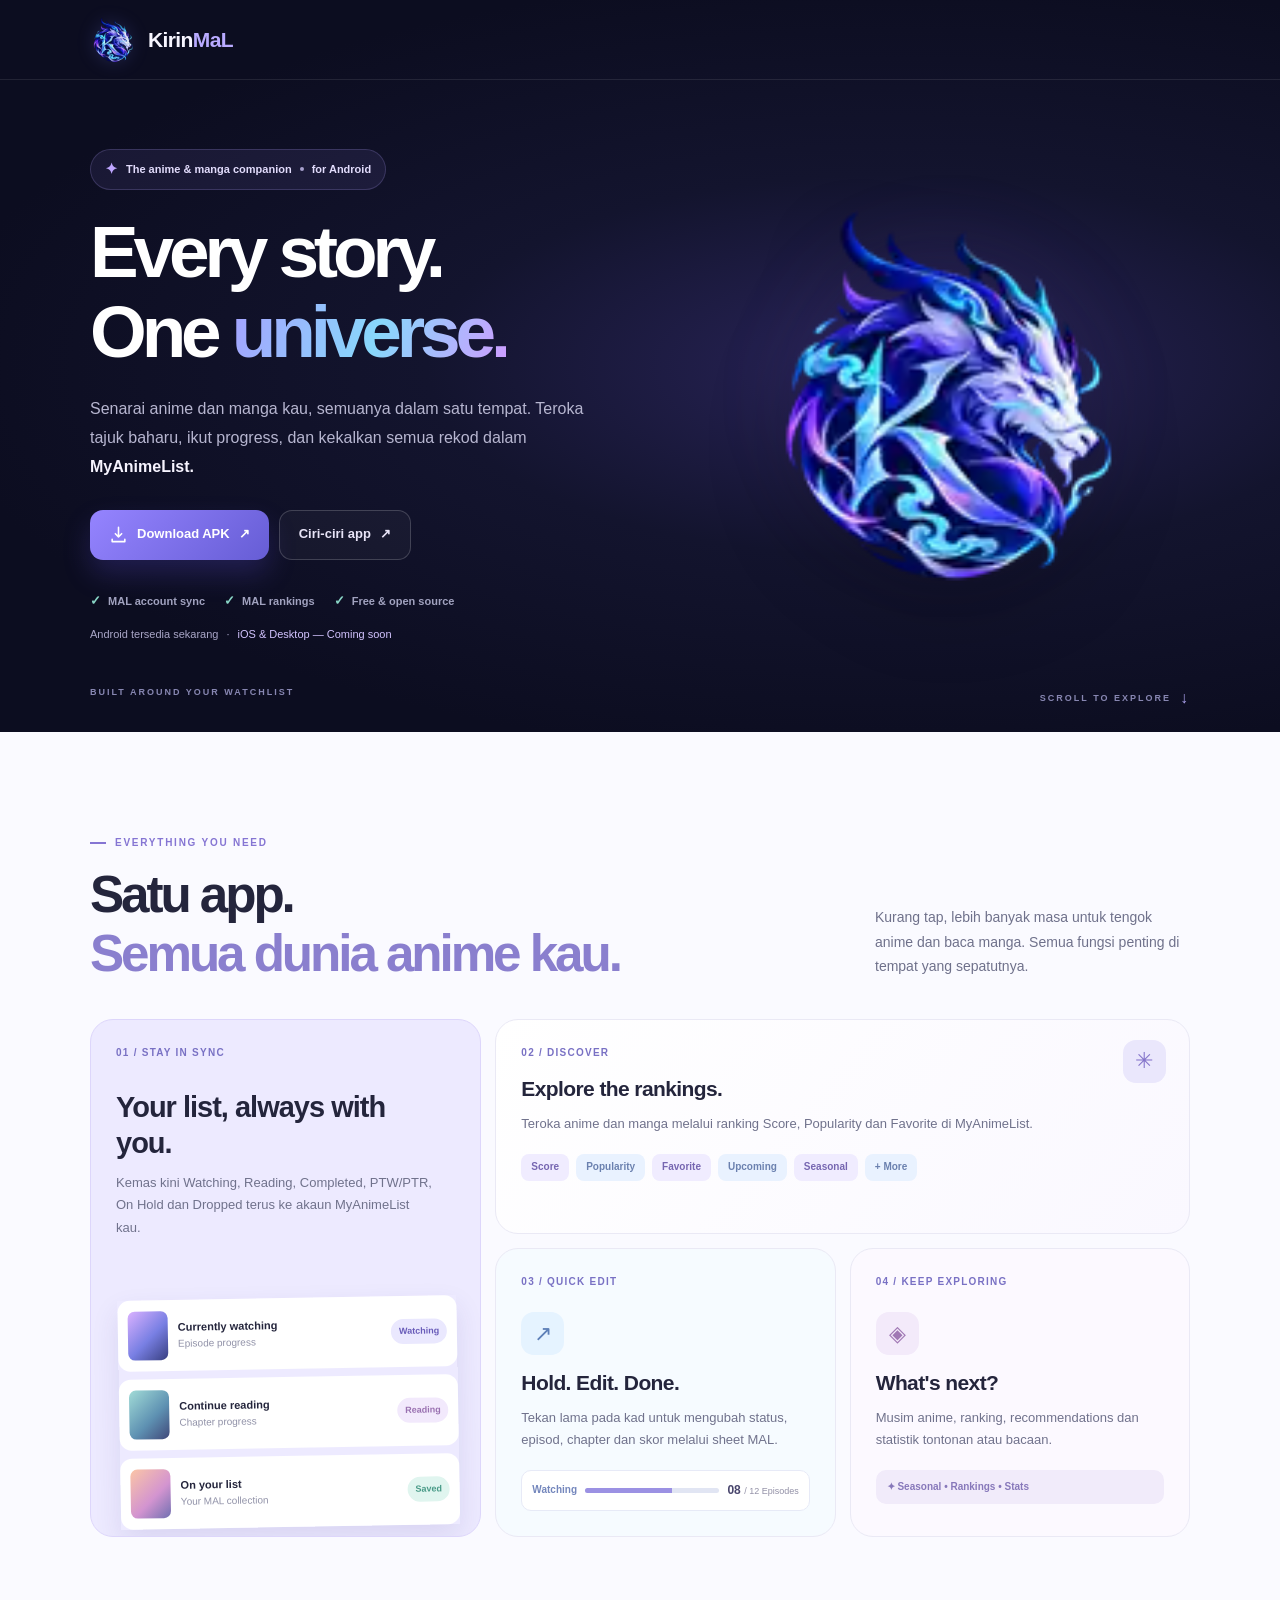
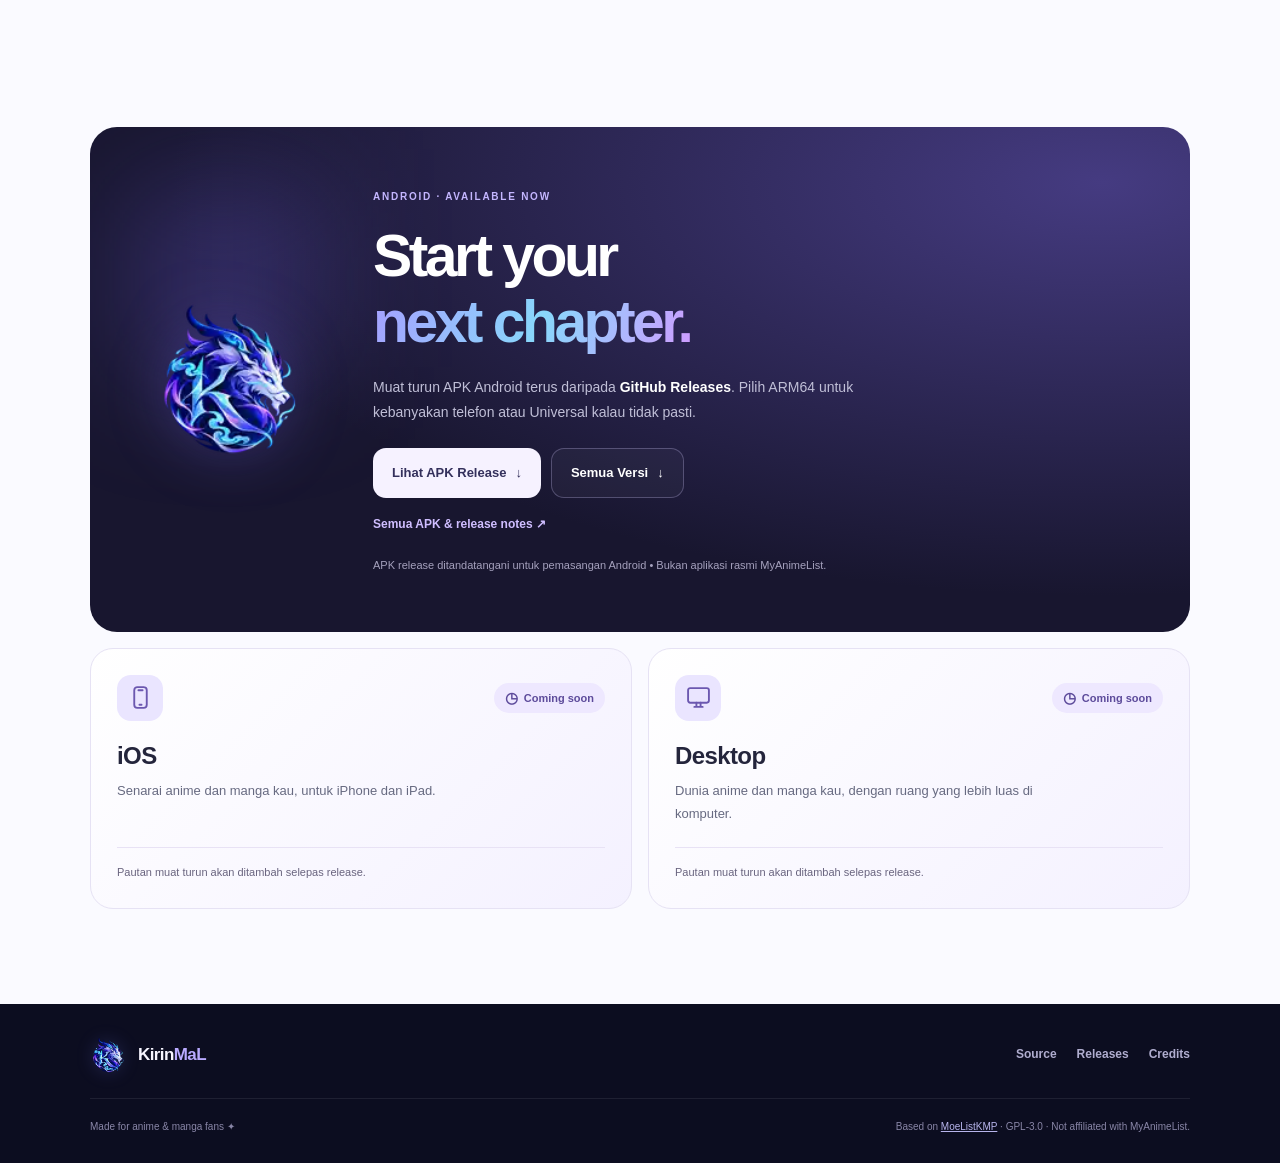
==== commit 4f0912cb: "Remove genre browsing while preserving genres in Anime and Manga Info [skip ci]" ====
--- a/index.html
+++ b/index.html
@@ -6,15 +6,15 @@
   <meta http-equiv="Cache-Control" content="no-cache, no-store, must-revalidate">
   <meta http-equiv="Pragma" content="no-cache">
   <meta name="theme-color" content="#0b0c1c">
-  <meta name="description" content="KirinMaL — tempat untuk anime dan manga kau. Teroka genre, ikut musim terkini, dan urus senarai MyAnimeList. Tersedia untuk Android; iOS dan Desktop coming soon.">
+  <meta name="description" content="KirinMaL — tempat untuk anime dan manga kau. Teroka ranking, ikut musim terkini, dan urus senarai MyAnimeList. Tersedia untuk Android; iOS dan Desktop coming soon.">
   <meta property="og:type" content="website">
   <meta property="og:title" content="KirinMaL — Your list. Your world.">
-  <meta property="og:description" content="Discover with AniList. Track with MyAnimeList. Available on Android. iOS and Desktop coming soon.">
+  <meta property="og:description" content="Discover MAL rankings. Track with MyAnimeList. Available on Android. iOS and Desktop coming soon.">
   <meta property="og:image" content="https://lanzmagick.github.io/KirinMaL/assets/branding/kirinmal-icon.webp">
   <meta property="og:url" content="https://lanzmagick.github.io/KirinMaL/">
   <link rel="icon" href="assets/branding/kirinmal-icon.webp?v=4" type="image/webp">
   <link rel="canonical" href="https://lanzmagick.github.io/KirinMaL/">
-  <link rel="stylesheet" href="assets/site-clean-v6.css?v=platforms-1">
+  <link rel="stylesheet" href="assets/site-clean-v6.css?v=rankings-1">
   <title>KirinMaL — Your list. Your world.</title>
 </head>
 <body>
@@ -38,7 +38,7 @@
             <a class="btn btn-primary" href="#download"><svg viewBox="0 0 24 24" fill="none" stroke="currentColor" aria-hidden="true"><path d="M12 3v12m0 0-4-4m4 4 4-4M4 18v3h16v-3" stroke-width="2" stroke-linecap="round" stroke-linejoin="round"/></svg> Download APK <span aria-hidden="true">↗</span></a>
             <a class="btn btn-ghost" href="#features">Ciri-ciri app <span aria-hidden="true">↗</span></a>
           </div>
-          <div class="hero-meta"><span><span class="check">✓</span> MAL account sync</span><span><span class="check">✓</span> AniList discovery</span><span><span class="check">✓</span> Free & open source</span></div>
+          <div class="hero-meta"><span><span class="check">✓</span> MAL account sync</span><span><span class="check">✓</span> MAL rankings</span><span><span class="check">✓</span> Free & open source</span></div>
           <p class="platform-note">Android tersedia sekarang <span aria-hidden="true">·</span> <span>iOS &amp; Desktop — Coming soon</span></p>
         </div>
         <div class="hero-art" aria-label="Logo KirinMaL">
@@ -72,9 +72,9 @@
         <article class="feature feature-discover">
           <div class="feature-tag">02 / DISCOVER</div>
           <div class="round-icon">✳</div>
-          <h3>Explore your genres.</h3>
-          <p>Genre bergaya MAL dalam susunan bento, dengan carian tajuk melalui AniList.</p>
-          <div class="genre-pills" aria-hidden="true"><span>Action</span><span>Romance</span><span>Fantasy</span><span>Seinen</span><span>Mystery</span><span>+ More</span></div>
+          <h3>Explore the rankings.</h3>
+          <p>Teroka anime dan manga melalui ranking Score, Popularity dan Favorite di MyAnimeList.</p>
+          <div class="ranking-pills" aria-hidden="true"><span>Score</span><span>Popularity</span><span>Favorite</span><span>Upcoming</span><span>Seasonal</span><span>+ More</span></div>
         </article>
         <article class="feature feature-editor">
           <div class="feature-tag">03 / QUICK EDIT</div>
@@ -139,7 +139,7 @@
       </div>
       <div class="footer-links"><a href="https://github.com/lanzmagick/KirinMaL">Source</a><a href="https://github.com/lanzmagick/KirinMaL/releases">Releases</a><a href="https://github.com/axiel7/MoeListKMP">Credits</a></div>
     </div>
-    <div class="container footer-bottom"><span>Made for anime &amp; manga fans ✦</span><span>Based on <a href="https://github.com/axiel7/MoeListKMP">MoeListKMP</a> · GPL-3.0 · Not affiliated with MAL or AniList.</span></div>
+    <div class="container footer-bottom"><span>Made for anime &amp; manga fans ✦</span><span>Based on <a href="https://github.com/axiel7/MoeListKMP">MoeListKMP</a> · GPL-3.0 · Not affiliated with MyAnimeList.</span></div>
   </footer>
 </body>
 </html>
--- a/assets/site-clean-v6.css
+++ b/assets/site-clean-v6.css
@@ -55,8 +55,8 @@
 .sync-status.purple{background:#f2e9fc;color:#9a71b1}.sync-status.cyan{background:#e0f5ef;color:#489a87}
 .round-icon{display:grid;place-items:center;margin-top:22px;width:43px;height:43px;border-radius:13px;background:#eae7fc;color:#8474ca;font-size:22px}
 .feature-discover{grid-column:span 2;background:linear-gradient(130deg,#fff,#faf8ff)}.feature-discover .round-icon{position:absolute;right:23px;top:20px;margin:0}
-.genre-pills{display:flex;flex-wrap:wrap;gap:7px;margin-top:19px}.genre-pills span{border-radius:8px;padding:5px 10px;background:#f0ecff;color:#7666b1;font-size:10px;font-weight:740}
-.genre-pills span:nth-child(even){background:#e9f2ff;color:#6b81af}
+.ranking-pills{display:flex;flex-wrap:wrap;gap:7px;margin-top:19px}.ranking-pills span{border-radius:8px;padding:5px 10px;background:#f0ecff;color:#7666b1;font-size:10px;font-weight:740}
+.ranking-pills span:nth-child(even){background:#e9f2ff;color:#6b81af}
 .feature-editor{background:#f6fbff}.feature-editor .round-icon{background:#e5f3ff;color:#5e80b8}
 .editor-preview{display:flex;gap:8px;align-items:center;margin-top:18px;padding:10px;border:1px solid #e7eaf7;border-radius:10px;background:#fff}
 .editor-preview span{font-size:10px;color:#7386bc;font-weight:750}
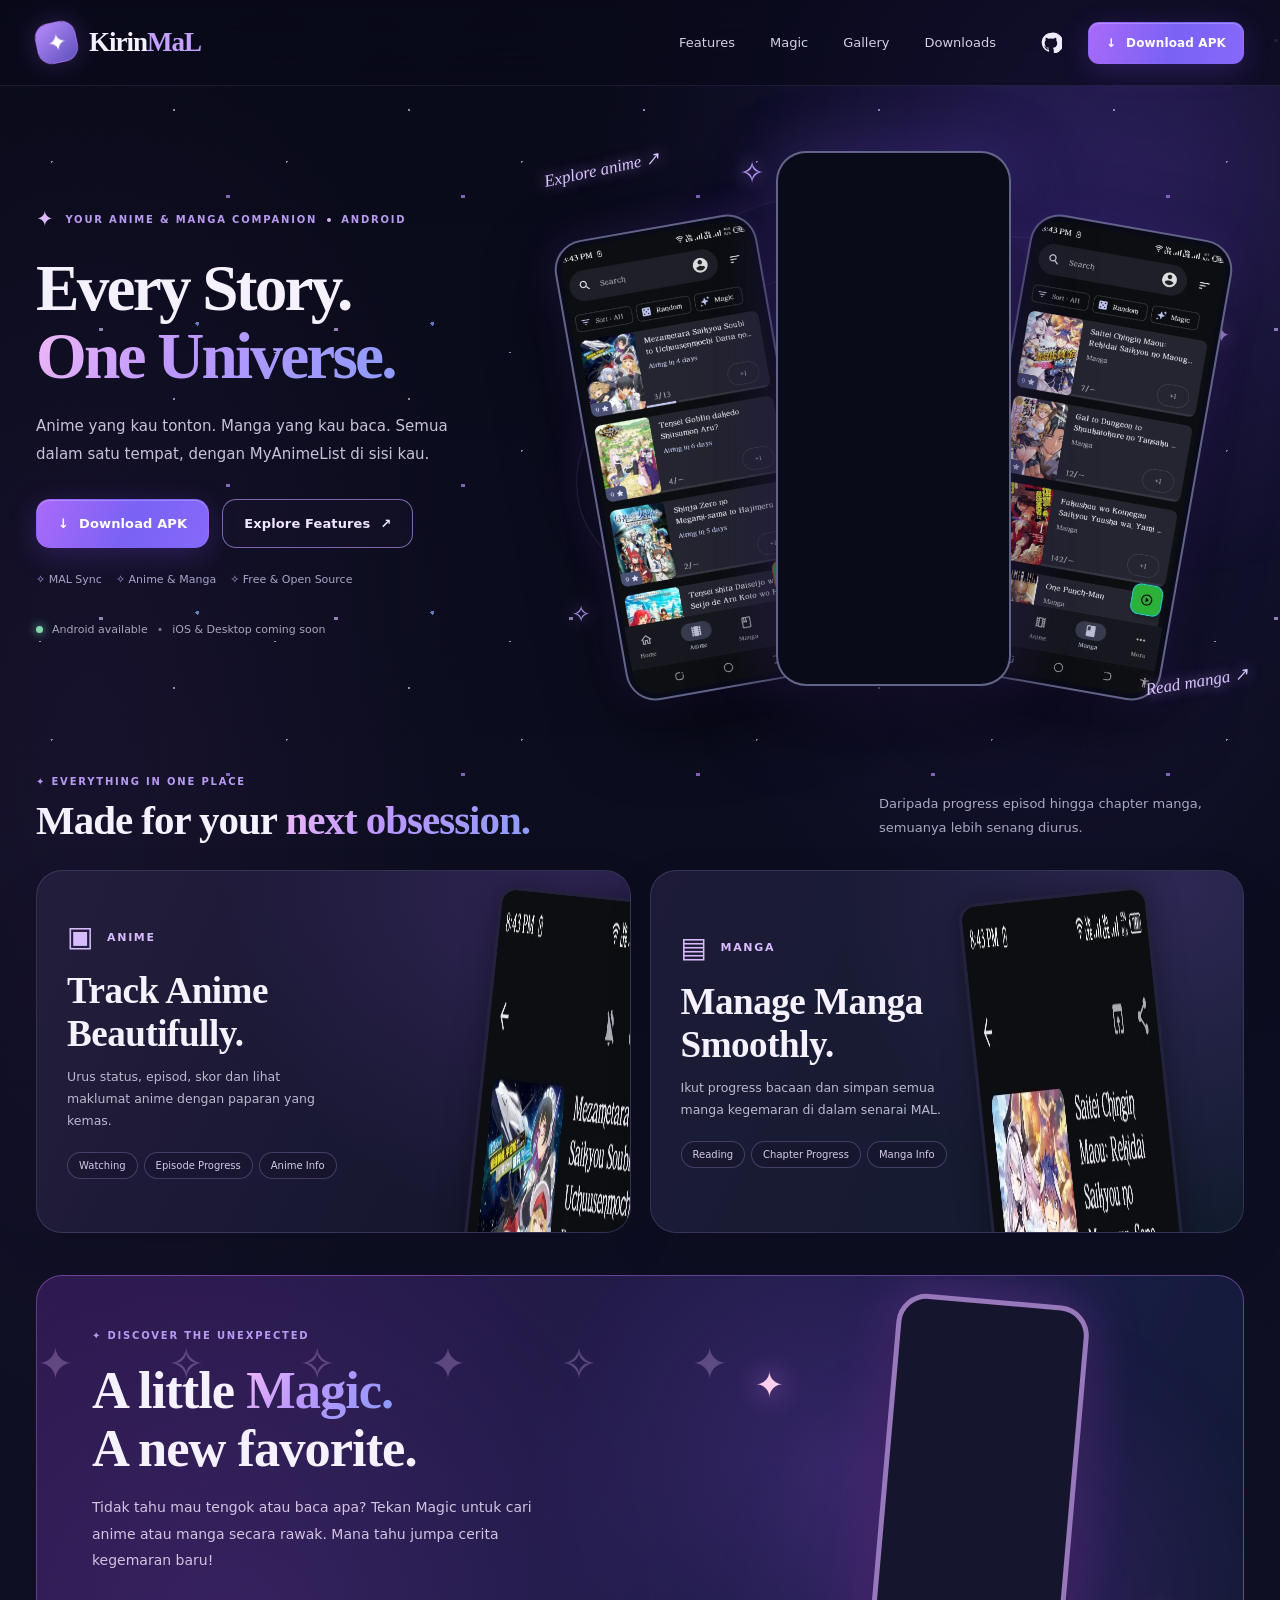
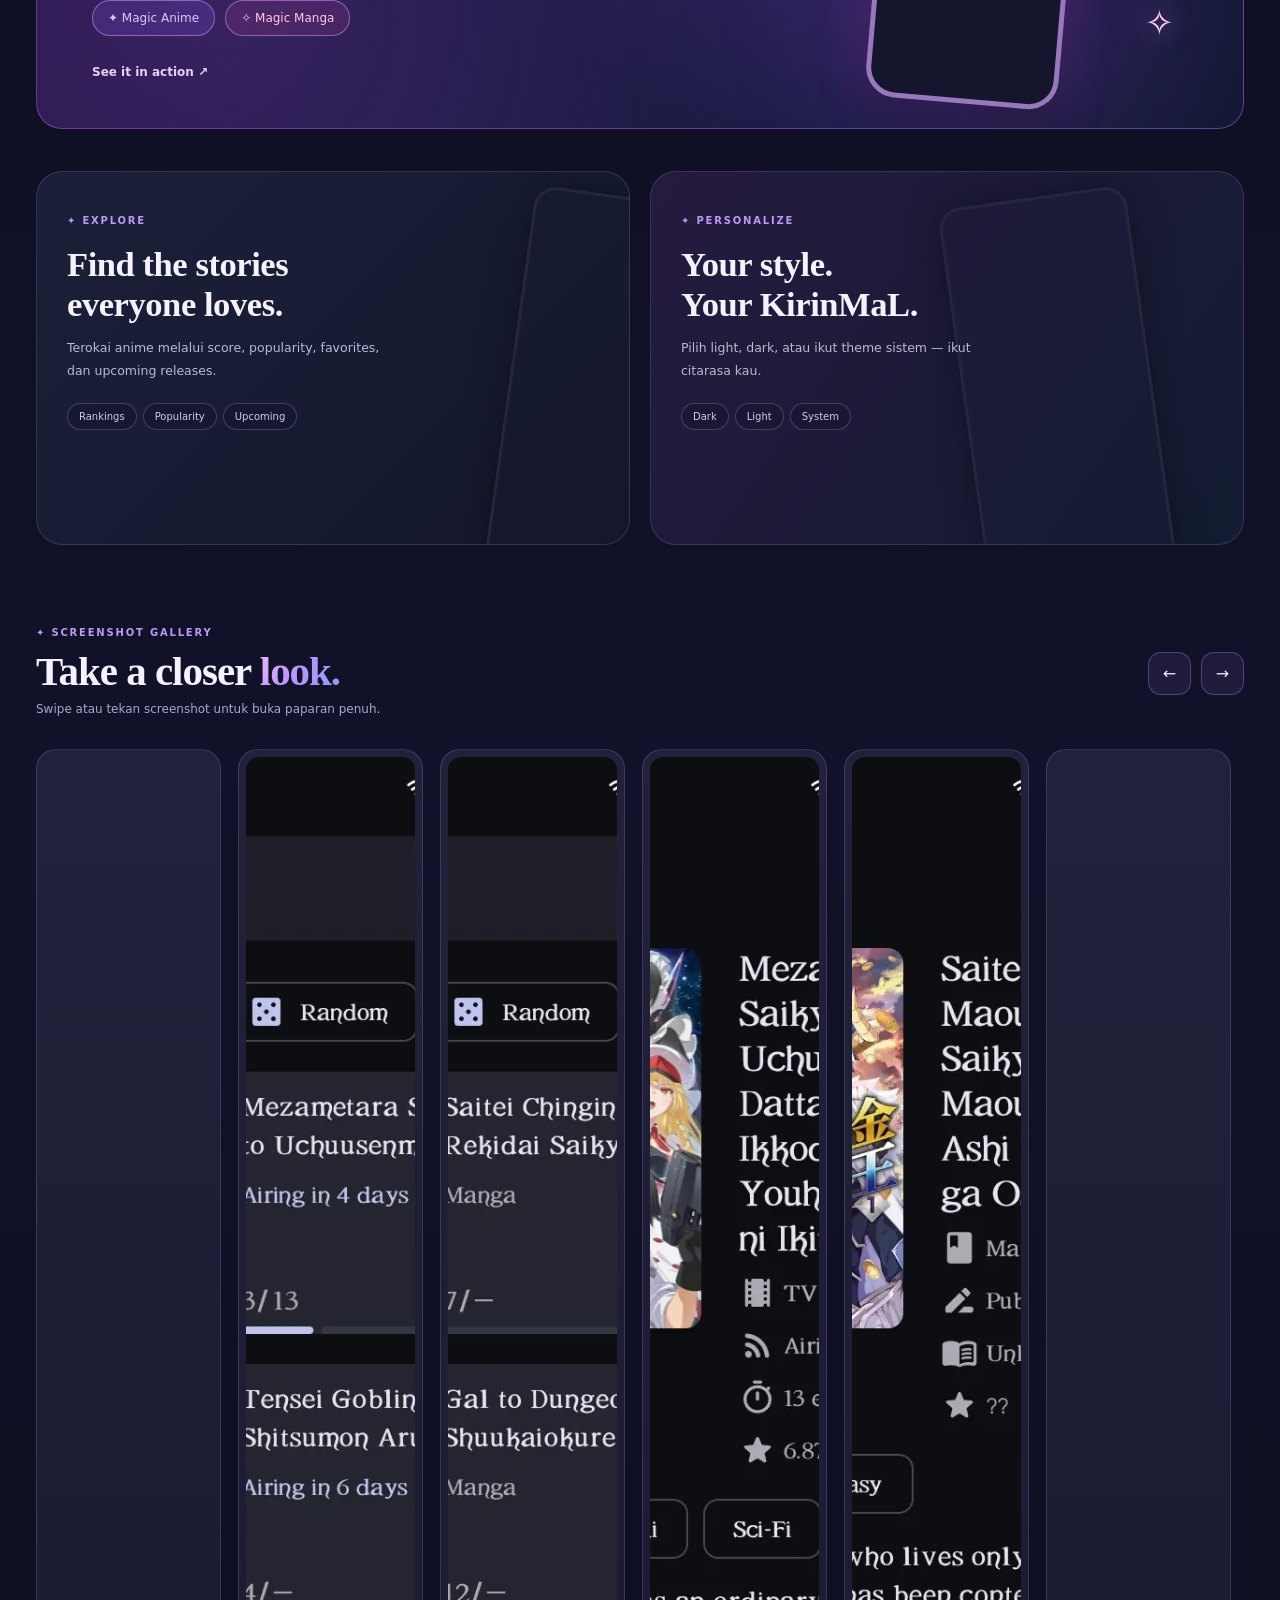
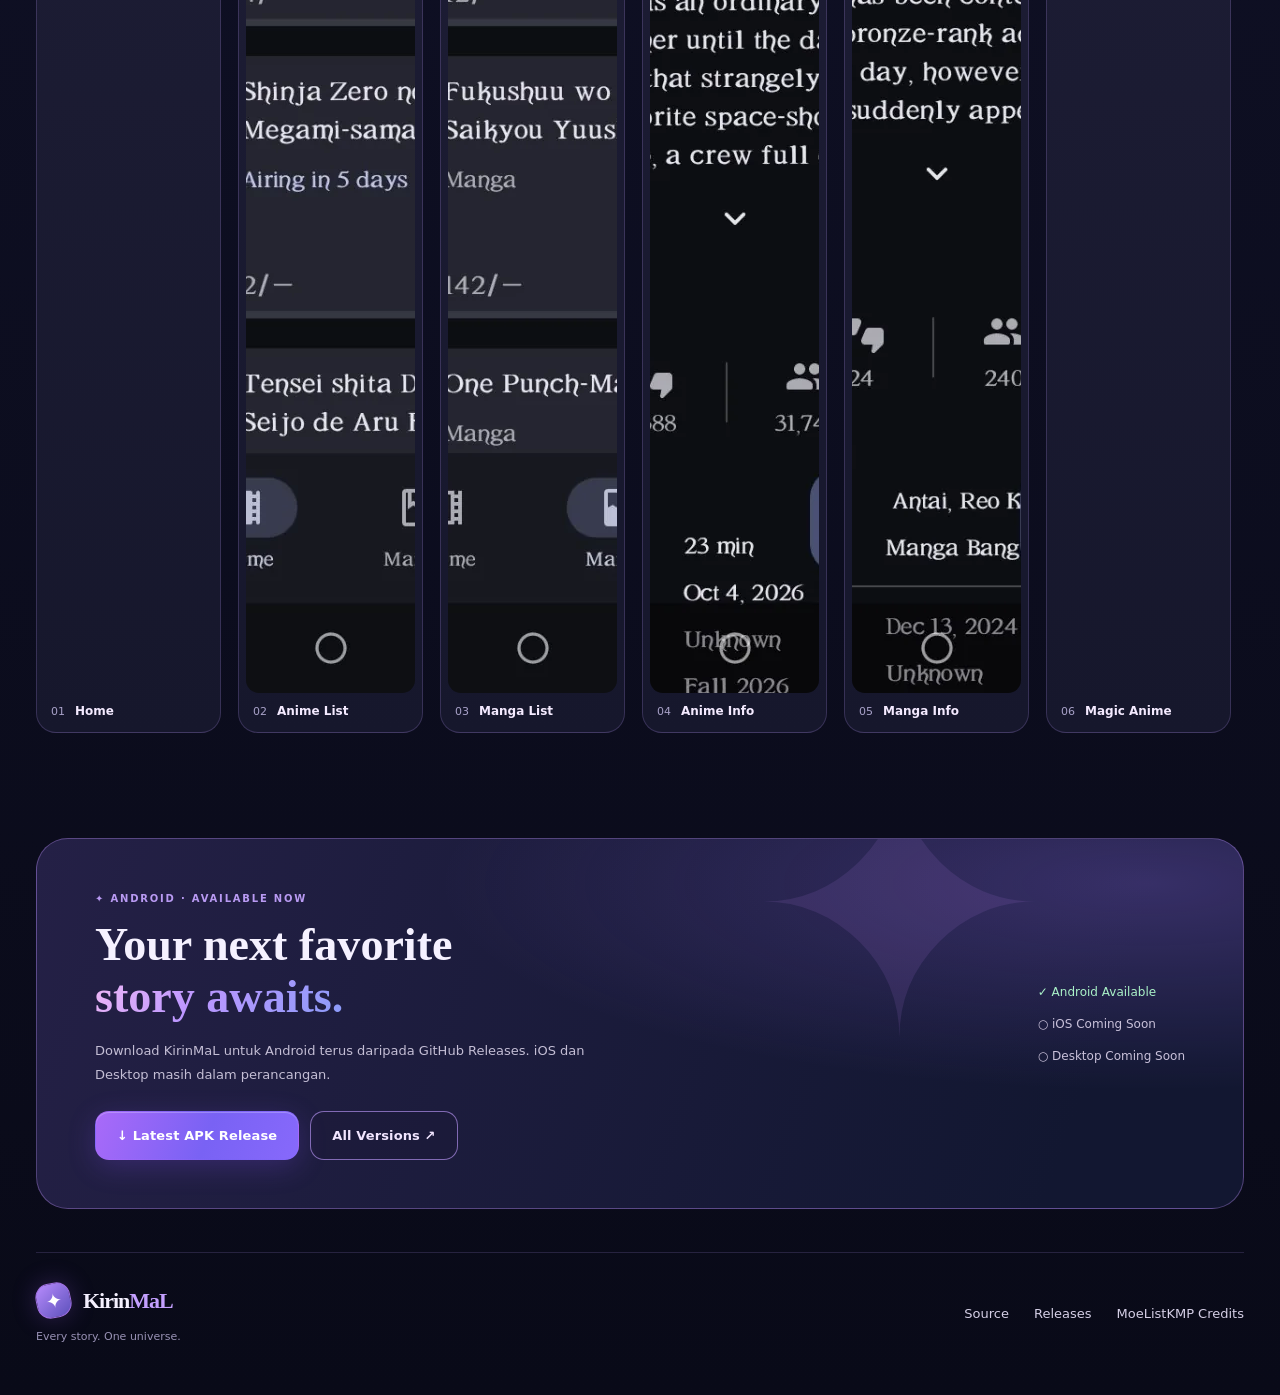
==== commit 3ebb9f62: "feat(pages): cinematic Material 3 landing with eight KirinMaL screenshots" ====
--- a/index.html
+++ b/index.html
@@ -1,145 +1,112 @@
 <!doctype html>
-<html lang="ms">
+<html lang="en">
 <head>
   <meta charset="utf-8">
-  <meta name="viewport" content="width=device-width,initial-scale=1,viewport-fit=cover">
-  <meta http-equiv="Cache-Control" content="no-cache, no-store, must-revalidate">
-  <meta http-equiv="Pragma" content="no-cache">
-  <meta name="theme-color" content="#0b0c1c">
-  <meta name="description" content="KirinMaL — tempat untuk anime dan manga kau. Teroka ranking, ikut musim terkini, dan urus senarai MyAnimeList. Tersedia untuk Android; iOS dan Desktop coming soon.">
+  <meta name="viewport" content="width=device-width, initial-scale=1, viewport-fit=cover">
+  <meta name="theme-color" content="#0a0a18">
+  <meta name="description" content="KirinMaL — discover, track and manage your anime and manga with MyAnimeList. Download for Android.">
   <meta property="og:type" content="website">
-  <meta property="og:title" content="KirinMaL — Your list. Your world.">
-  <meta property="og:description" content="Discover MAL rankings. Track with MyAnimeList. Available on Android. iOS and Desktop coming soon.">
+  <meta property="og:title" content="KirinMaL — Every Story. One Universe.">
+  <meta property="og:description" content="A beautiful anime & manga companion for MyAnimeList, made for Android.">
   <meta property="og:image" content="https://lanzmagick.github.io/KirinMaL/assets/branding/kirinmal-icon.webp">
   <meta property="og:url" content="https://lanzmagick.github.io/KirinMaL/">
-  <link rel="icon" href="assets/branding/kirinmal-icon.webp?v=4" type="image/webp">
   <link rel="canonical" href="https://lanzmagick.github.io/KirinMaL/">
-  <link rel="stylesheet" href="assets/site-clean-v6.css?v=rankings-1">
-  <title>KirinMaL — Your list. Your world.</title>
+  <link rel="icon" href="assets/kirinmal-favicon.svg" type="image/svg+xml">
+  <link rel="stylesheet" href="assets/site-cinematic.css">
+  <script defer src="assets/site-cinematic.js"></script>
+  <title>KirinMaL — Every Story. One Universe.</title>
 </head>
 <body>
-  <a href="#main" class="skip">Langkau ke kandungan</a>
-  <div class="dark-wrap" id="top">
+  <a class="skip-link" href="#main">Skip to content</a>
+  <div class="site-shell" id="top">
+    <div class="sky-glow" aria-hidden="true"></div>
     <header class="site-header">
-      <div class="container header-inner">
-        <div class="site-brand" aria-label="KirinMaL">
-          <img class="site-brand-icon" src="assets/branding/kirinmal-icon.webp?v=6" width="48" height="48" alt="" decoding="async">
-          <span class="site-brand-name">Kirin<span>MaL</span></span>
+      <div class="wrap header-inner">
+        <a class="brand" href="#top" aria-label="KirinMaL home">
+          <span class="brand-mark" aria-hidden="true">✦</span><span>Kirin<span class="brand-accent">MaL</span></span>
+        </a>
+        <nav id="site-nav" class="main-nav" aria-label="Main navigation">
+          <a href="#features">Features</a><a href="#magic">Magic</a><a href="#gallery">Gallery</a><a href="#download">Downloads</a>
+        </nav>
+        <div class="header-actions">
+          <a class="github-link" href="https://github.com/lanzmagick/KirinMaL" target="_blank" rel="noopener noreferrer" aria-label="KirinMaL GitHub repository" title="Source on GitHub">
+            <svg aria-hidden="true" viewBox="0 0 24 24" fill="currentColor"><path d="M12 .8a11.2 11.2 0 0 0-3.54 21.83c.56.11.76-.24.76-.53v-2.08c-3.1.67-3.76-1.31-3.76-1.31-.5-1.27-1.24-1.6-1.24-1.6-1.01-.7.08-.69.08-.69 1.12.08 1.71 1.15 1.71 1.15 1 .1.65 1.57 2.15 1.98.33-.72.65-1.22 1.18-1.5-2.48-.28-5.09-1.24-5.09-5.53 0-1.22.44-2.22 1.15-3-.12-.28-.5-1.42.1-2.96 0 0 .94-.3 3.07 1.15a10.55 10.55 0 0 1 5.6 0c2.13-1.44 3.07-1.15 3.07-1.15.6 1.54.22 2.68.1 2.96.72.78 1.15 1.78 1.15 3 0 4.3-2.62 5.25-5.12 5.53.67.57 1.27 1.68 1.27 3.39v2.5c0 .3.2.65.77.53A11.2 11.2 0 0 0 12 .8Z"/></svg>
+          </a>
+          <a class="btn btn-primary btn-header" href="https://github.com/lanzmagick/KirinMaL/releases/latest" target="_blank" rel="noopener noreferrer"><span aria-hidden="true">↓</span> Download APK</a>
+          <button class="nav-toggle" type="button" aria-label="Open menu" aria-controls="site-nav" aria-expanded="false"><span></span><span></span><span></span></button>
         </div>
       </div>
     </header>
+
     <main id="main">
-      <section class="hero container">
+      <section class="hero wrap" aria-labelledby="hero-title">
         <div class="hero-copy">
-          <div class="pill"><span class="pill-spark">✦</span> The anime & manga companion <span class="pill-dot"></span> for Android</div>
-          <h1>Every story.<br>One <em>universe.</em></h1>
-          <p class="hero-description">Senarai anime dan manga kau, semuanya dalam satu tempat. Teroka tajuk baharu, ikut progress, dan kekalkan semua rekod dalam <strong>MyAnimeList.</strong></p>
-          <div class="hero-actions">
-            <a class="btn btn-primary" href="#download"><svg viewBox="0 0 24 24" fill="none" stroke="currentColor" aria-hidden="true"><path d="M12 3v12m0 0-4-4m4 4 4-4M4 18v3h16v-3" stroke-width="2" stroke-linecap="round" stroke-linejoin="round"/></svg> Download APK <span aria-hidden="true">↗</span></a>
-            <a class="btn btn-ghost" href="#features">Ciri-ciri app <span aria-hidden="true">↗</span></a>
+          <div class="eyebrow"><span class="sparkle">✦</span> YOUR ANIME &amp; MANGA COMPANION <span class="eyebrow-dot"></span> ANDROID</div>
+          <h1 id="hero-title">Every Story.<br><em>One Universe.</em></h1>
+          <p class="hero-lead">Anime yang kau tonton. Manga yang kau baca. Semua dalam satu tempat, dengan MyAnimeList di sisi kau.</p>
+          <div class="hero-buttons">
+            <a class="btn btn-primary" href="https://github.com/lanzmagick/KirinMaL/releases/latest" target="_blank" rel="noopener noreferrer"><span aria-hidden="true">↓</span> Download APK</a>
+            <a class="btn btn-ghost" href="#features">Explore Features <span aria-hidden="true">↗</span></a>
           </div>
-          <div class="hero-meta"><span><span class="check">✓</span> MAL account sync</span><span><span class="check">✓</span> MAL rankings</span><span><span class="check">✓</span> Free & open source</span></div>
-          <p class="platform-note">Android tersedia sekarang <span aria-hidden="true">·</span> <span>iOS &amp; Desktop — Coming soon</span></p>
+          <div class="hero-points"><span>✧ MAL Sync</span><span>✧ Anime &amp; Manga</span><span>✧ Free &amp; Open Source</span></div>
+          <div class="platform-note"><span class="online-dot"></span> Android available <span class="sep">•</span> iOS &amp; Desktop coming soon</div>
         </div>
-        <div class="hero-art" aria-label="Logo KirinMaL">
-          <span class="hero-glow" aria-hidden="true"></span>
-          <img src="assets/branding/kirinmal-icon.webp?v=5" alt="Logo KirinMaL" width="385" height="385" decoding="async">
+        <div class="hero-art" aria-label="Screenshots of KirinMaL home, anime list and manga list">
+          <div class="orbit orbit-one" aria-hidden="true"></div><div class="orbit orbit-two" aria-hidden="true"></div>
+          <div class="hero-spark s1" aria-hidden="true">✧</div><div class="hero-spark s2" aria-hidden="true">✦</div><div class="hero-spark s3" aria-hidden="true">✧</div>
+          <div class="phone phone-side phone-left"><img src="assets/screenshots/anime-list.webp" alt="KirinMaL anime watchlist" width="674" height="1536" loading="eager" decoding="async"></div>
+          <div class="phone phone-main"><img src="assets/screenshots/home.webp" alt="KirinMaL home with anime, manga, seasonal shows and Magic" width="674" height="1536" fetchpriority="high" loading="eager" decoding="async"></div>
+          <div class="phone phone-side phone-right"><img src="assets/screenshots/manga-list.webp" alt="KirinMaL manga reading list" width="674" height="1536" loading="eager" decoding="async"></div>
+          <div class="hero-art-caption caption-left">Explore anime <span>↗</span></div><div class="hero-art-caption caption-right">Read manga <span>↗</span></div>
         </div>
-        <div class="hero-bottom"><span>BUILT AROUND YOUR WATCHLIST</span><span class="scroll-indicator">SCROLL TO EXPLORE <span aria-hidden="true">↓</span></span></div>
       </section>
+
+      <section class="features-section section wrap" id="features" aria-labelledby="features-title">
+        <div class="section-top"><div><span class="section-kicker">✦ EVERYTHING IN ONE PLACE</span><h2 id="features-title">Made for your <em>next obsession.</em></h2></div><p>Daripada progress episod hingga chapter manga, semuanya lebih senang diurus.</p></div>
+        <div class="feature-grid">
+          <article class="feature-card feature-anime">
+            <div class="feature-copy"><div class="card-kicker"><span class="chip-icon">▣</span> ANIME</div><h3>Track Anime<br>Beautifully.</h3><p>Urus status, episod, skor dan lihat maklumat anime dengan paparan yang kemas.</p><div class="tags"><span>Watching</span><span>Episode Progress</span><span>Anime Info</span></div></div>
+            <img src="assets/screenshots/anime-info.webp" alt="Anime information and stats view in KirinMaL" width="674" height="1536" loading="eager" decoding="async">
+          </article>
+          <article class="feature-card feature-manga">
+            <div class="feature-copy"><div class="card-kicker"><span class="chip-icon">▤</span> MANGA</div><h3>Manage Manga<br>Smoothly.</h3><p>Ikut progress bacaan dan simpan semua manga kegemaran di dalam senarai MAL.</p><div class="tags"><span>Reading</span><span>Chapter Progress</span><span>Manga Info</span></div></div>
+            <img src="assets/screenshots/manga-info.webp" alt="Manga information and stats view in KirinMaL" width="674" height="1536" loading="eager" decoding="async">
+          </article>
+        </div>
+      </section>
+
+      <section class="magic-section section wrap" id="magic" aria-labelledby="magic-title">
+        <div class="magic-card">
+          <span class="magic-glow" aria-hidden="true"></span>
+          <div class="magic-copy"><span class="section-kicker">✦ DISCOVER THE UNEXPECTED</span><h2 id="magic-title">A little <em>Magic.</em><br>A new favorite.</h2><p>Tidak tahu mau tengok atau baca apa? Tekan Magic untuk cari anime atau manga secara rawak. Mana tahu jumpa cerita kegemaran baru!</p><div class="magic-tags"><span>✦ Magic Anime</span><span>✧ Magic Manga</span></div><a href="#gallery" class="text-link">See it in action <span aria-hidden="true">↗</span></a></div>
+          <div class="magic-preview"><div class="magic-float sparkle-one" aria-hidden="true">✦</div><div class="magic-float sparkle-two" aria-hidden="true">✧</div><div class="magic-frame"><img src="assets/screenshots/magic-anime.webp" alt="Magic Anime surprise popup showing a random anime suggestion" width="674" height="1536" loading="eager" decoding="async"></div></div>
+        </div>
+      </section>
+
+      <section class="explore-section section wrap" aria-label="Explore and customization features">
+        <article class="explore-card rank-card"><div class="explore-copy"><span class="section-kicker">✦ EXPLORE</span><h2>Find the stories<br>everyone loves.</h2><p>Terokai anime melalui score, popularity, favorites, dan upcoming releases.</p><div class="tags"><span>Rankings</span><span>Popularity</span><span>Upcoming</span></div></div><img src="assets/screenshots/anime-ranking.webp" alt="Anime popularity rankings in KirinMaL" width="674" height="1536" loading="eager" decoding="async"></article>
+        <article class="explore-card theme-card"><div class="explore-copy"><span class="section-kicker">✦ PERSONALIZE</span><h2>Your style.<br>Your KirinMaL.</h2><p>Pilih light, dark, atau ikut theme sistem — ikut citarasa kau.</p><div class="tags"><span>Dark</span><span>Light</span><span>System</span></div></div><img src="assets/screenshots/settings-theme.webp" alt="KirinMaL settings theme selection popup" width="674" height="1536" loading="eager" decoding="async"></article>
+      </section>
+
+      <section class="gallery-section section wrap" id="gallery" aria-labelledby="gallery-title">
+        <div class="section-top gallery-top"><div><span class="section-kicker">✦ SCREENSHOT GALLERY</span><h2 id="gallery-title">Take a closer <em>look.</em></h2></div><div class="gallery-controls"><button type="button" class="arrow" data-gallery-prev aria-label="Previous screenshots">←</button><button type="button" class="arrow" data-gallery-next aria-label="Next screenshots">→</button></div></div>
+        <p class="gallery-hint">Swipe atau tekan screenshot untuk buka paparan penuh.</p>
+        <div class="gallery-track" id="gallery-track" tabindex="0" aria-label="KirinMaL screenshots">
+          <button class="gallery-slide" type="button" data-title="Home" data-image="assets/screenshots/home.webp"><img src="assets/screenshots/home.webp" alt="Home screenshot" width="674" height="1536" loading="eager" decoding="async"><span>01 <b>Home</b></span></button>
+          <button class="gallery-slide" type="button" data-title="Anime List" data-image="assets/screenshots/anime-list.webp"><img src="assets/screenshots/anime-list.webp" alt="Anime list screenshot" width="674" height="1536" loading="eager" decoding="async"><span>02 <b>Anime List</b></span></button>
+          <button class="gallery-slide" type="button" data-title="Manga List" data-image="assets/screenshots/manga-list.webp"><img src="assets/screenshots/manga-list.webp" alt="Manga list screenshot" width="674" height="1536" loading="eager" decoding="async"><span>03 <b>Manga List</b></span></button>
+          <button class="gallery-slide" type="button" data-title="Anime Info" data-image="assets/screenshots/anime-info.webp"><img src="assets/screenshots/anime-info.webp" alt="Anime details screenshot" width="674" height="1536" loading="eager" decoding="async"><span>04 <b>Anime Info</b></span></button>
+          <button class="gallery-slide" type="button" data-title="Manga Info" data-image="assets/screenshots/manga-info.webp"><img src="assets/screenshots/manga-info.webp" alt="Manga details screenshot" width="674" height="1536" loading="eager" decoding="async"><span>05 <b>Manga Info</b></span></button>
+          <button class="gallery-slide" type="button" data-title="Magic Anime" data-image="assets/screenshots/magic-anime.webp"><img src="assets/screenshots/magic-anime.webp" alt="Magic Anime popup screenshot" width="674" height="1536" loading="eager" decoding="async"><span>06 <b>Magic Anime</b></span></button>
+          <button class="gallery-slide" type="button" data-title="Anime Rankings" data-image="assets/screenshots/anime-ranking.webp"><img src="assets/screenshots/anime-ranking.webp" alt="Anime ranking screenshot" width="674" height="1536" loading="eager" decoding="async"><span>07 <b>Anime Rankings</b></span></button>
+          <button class="gallery-slide" type="button" data-title="Theme Settings" data-image="assets/screenshots/settings-theme.webp"><img src="assets/screenshots/settings-theme.webp" alt="Theme settings screenshot" width="674" height="1536" loading="eager" decoding="async"><span>08 <b>Theme Settings</b></span></button>
+        </div>
+      </section>
+
+      <section class="download-section section wrap" id="download" aria-labelledby="download-title"><div class="download-card"><div class="download-orb" aria-hidden="true">✦</div><div class="download-copy"><span class="section-kicker">✦ ANDROID · AVAILABLE NOW</span><h2 id="download-title">Your next favorite<br><em>story awaits.</em></h2><p>Download KirinMaL untuk Android terus daripada GitHub Releases. iOS dan Desktop masih dalam perancangan.</p><div class="download-actions"><a class="btn btn-primary" href="https://github.com/lanzmagick/KirinMaL/releases/latest" target="_blank" rel="noopener noreferrer">↓ Latest APK Release</a><a class="btn btn-ghost" href="https://github.com/lanzmagick/KirinMaL/releases" target="_blank" rel="noopener noreferrer">All Versions ↗</a></div></div><div class="availability"><span class="avail-active">✓ Android Available</span><span>○ iOS Coming Soon</span><span>○ Desktop Coming Soon</span></div></div></section>
     </main>
+    <footer class="site-footer"><div class="wrap footer-inner"><div><a href="#top" class="brand"><span class="brand-mark" aria-hidden="true">✦</span><span>Kirin<span class="brand-accent">MaL</span></span></a><p>Every story. One universe.</p></div><div class="footer-links"><a href="https://github.com/lanzmagick/KirinMaL" target="_blank" rel="noopener noreferrer">Source</a><a href="https://github.com/lanzmagick/KirinMaL/releases" target="_blank" rel="noopener noreferrer">Releases</a><a href="https://github.com/axiel7/MoeListKMP" target="_blank" rel="noopener noreferrer">MoeListKMP Credits</a></div></div></footer>
   </div>
-
-  <section class="intro-section section" id="features">
-    <div class="container">
-      <div class="section-head">
-        <div><span class="section-kicker"><span></span> EVERYTHING YOU NEED</span><h2>Satu app.<br><span>Semua dunia anime kau.</span></h2></div>
-        <p>Kurang tap, lebih banyak masa untuk tengok anime dan baca manga. Semua fungsi penting di tempat yang sepatutnya.</p>
-      </div>
-      <div class="feature-bento">
-        <article class="feature feature-main">
-          <div class="feature-tag">01 / STAY IN SYNC</div>
-          <div class="feature-copy">
-            <h3>Your list, always with you.</h3>
-            <p>Kemas kini Watching, Reading, Completed, PTW/PTR, On Hold dan Dropped terus ke akaun MyAnimeList kau.</p>
-          </div>
-          <div class="sync-illustration" aria-hidden="true">
-            <div class="sync-row"><span class="mini-cover cover-a"></span><span><b>Currently watching</b><small>Episode progress</small></span><span class="sync-status">Watching</span></div>
-            <div class="sync-row"><span class="mini-cover cover-b"></span><span><b>Continue reading</b><small>Chapter progress</small></span><span class="sync-status purple">Reading</span></div>
-            <div class="sync-row"><span class="mini-cover cover-c"></span><span><b>On your list</b><small>Your MAL collection</small></span><span class="sync-status cyan">Saved</span></div>
-          </div>
-        </article>
-        <article class="feature feature-discover">
-          <div class="feature-tag">02 / DISCOVER</div>
-          <div class="round-icon">✳</div>
-          <h3>Explore the rankings.</h3>
-          <p>Teroka anime dan manga melalui ranking Score, Popularity dan Favorite di MyAnimeList.</p>
-          <div class="ranking-pills" aria-hidden="true"><span>Score</span><span>Popularity</span><span>Favorite</span><span>Upcoming</span><span>Seasonal</span><span>+ More</span></div>
-        </article>
-        <article class="feature feature-editor">
-          <div class="feature-tag">03 / QUICK EDIT</div>
-          <div class="round-icon">↗</div>
-          <h3>Hold. Edit. Done.</h3>
-          <p>Tekan lama pada kad untuk mengubah status, episod, chapter dan skor melalui sheet MAL.</p>
-          <div class="editor-preview" aria-hidden="true"><span>Watching</span><div class="editor-progress"><i></i></div><strong>08 <small>/ 12 Episodes</small></strong></div>
-        </article>
-        <article class="feature feature-seasons">
-          <div class="feature-tag">04 / KEEP EXPLORING</div>
-          <div class="round-icon">◈</div>
-          <h3>What's next?</h3>
-          <p>Musim anime, ranking, recommendations dan statistik tontonan atau bacaan.</p>
-          <div class="season-chip" aria-hidden="true">✦ Seasonal • Rankings • Stats</div>
-        </article>
-      </div>
-    </div>
-  </section>
-
-  <section class="download-section section" id="download">
-    <div class="container">
-      <div class="download-panel">
-        <div class="download-orb" aria-hidden="true"></div>
-        <div class="download-logo"><img src="assets/branding/kirinmal-icon.webp" width="108" height="108" alt="" loading="lazy"></div>
-        <div class="download-text"><span class="section-kicker">ANDROID · AVAILABLE NOW</span><h2>Start your<br><em>next chapter.</em></h2><p>Muat turun APK Android terus daripada <strong>GitHub Releases</strong>. Pilih ARM64 untuk kebanyakan telefon atau Universal kalau tidak pasti.</p>
-          <div class="download-buttons">
-            <a class="btn btn-download" href="https://github.com/lanzmagick/KirinMaL/releases">Lihat APK Release <span aria-hidden="true">↓</span></a>
-            <a class="btn btn-download-outline" href="https://github.com/lanzmagick/KirinMaL/releases">Semua Versi <span aria-hidden="true">↓</span></a>
-          </div>
-          <a class="all-releases" href="https://github.com/lanzmagick/KirinMaL/releases">Semua APK & release notes <span aria-hidden="true">↗</span></a>
-          <p class="download-disclaimer">APK release ditandatangani untuk pemasangan Android • Bukan aplikasi rasmi MyAnimeList.</p>
-        </div>
-      </div>
-      <div class="platform-cards" aria-label="Platform akan datang">
-        <article class="platform-card" aria-labelledby="ios-title">
-          <div class="platform-card-header">
-            <div class="platform-icon" aria-hidden="true"><svg viewBox="0 0 24 24" fill="none" stroke="currentColor" stroke-width="1.8" stroke-linecap="round" stroke-linejoin="round"><rect x="6" y="2" width="12" height="20" rx="3"/><path d="M10 5h4M11 19h2"/></svg></div>
-            <span class="platform-status"><span aria-hidden="true">◷</span> Coming soon</span>
-          </div>
-          <h3 id="ios-title">iOS</h3>
-          <p>Senarai anime dan manga kau, untuk iPhone dan iPad.</p>
-          <span class="platform-footnote">Pautan muat turun akan ditambah selepas release.</span>
-        </article>
-        <article class="platform-card" aria-labelledby="desktop-title">
-          <div class="platform-card-header">
-            <div class="platform-icon" aria-hidden="true"><svg viewBox="0 0 24 24" fill="none" stroke="currentColor" stroke-width="1.8" stroke-linecap="round" stroke-linejoin="round"><rect x="2" y="3" width="20" height="14" rx="2"/><path d="M8 21h8M10 17v4M14 17v4"/></svg></div>
-            <span class="platform-status"><span aria-hidden="true">◷</span> Coming soon</span>
-          </div>
-          <h3 id="desktop-title">Desktop</h3>
-          <p>Dunia anime dan manga kau, dengan ruang yang lebih luas di komputer.</p>
-          <span class="platform-footnote">Pautan muat turun akan ditambah selepas release.</span>
-        </article>
-      </div>
-    </div>
-  </section>
-
-  <footer class="footer">
-    <div class="container footer-top">
-      <div class="site-brand footer-brand" aria-label="KirinMaL">
-        <img class="site-brand-icon" src="assets/branding/kirinmal-icon.webp?v=6" width="38" height="38" alt="" loading="lazy">
-        <span class="site-brand-name">Kirin<span>MaL</span></span>
-      </div>
-      <div class="footer-links"><a href="https://github.com/lanzmagick/KirinMaL">Source</a><a href="https://github.com/lanzmagick/KirinMaL/releases">Releases</a><a href="https://github.com/axiel7/MoeListKMP">Credits</a></div>
-    </div>
-    <div class="container footer-bottom"><span>Made for anime &amp; manga fans ✦</span><span>Based on <a href="https://github.com/axiel7/MoeListKMP">MoeListKMP</a> · GPL-3.0 · Not affiliated with MyAnimeList.</span></div>
-  </footer>
+  <dialog class="screenshot-dialog" id="screenshot-dialog" aria-labelledby="dialog-title"><div class="dialog-header"><strong id="dialog-title">Screenshot</strong><button type="button" class="dialog-close" aria-label="Close screenshot">✕</button></div><img class="dialog-img" alt="Selected KirinMaL screenshot" src="assets/screenshots/home.webp" width="674" height="1536"></dialog>
 </body>
 </html>
--- a/assets/site-cinematic.css
+++ b/assets/site-cinematic.css
@@ -0,0 +1,23 @@
+:root{color-scheme:dark;--bg:#090a19;--bg2:#101128;--panel:#17172c;--panel2:#1a1932;--ink:#f5f1ff;--muted:#aaa8c4;--line:rgba(190,176,255,.17);--violet:#a977fc;--violet2:#caa6ff;--pink:#fd80cf;--cyan:#8ab7ff;--radius:26px;--heading:Georgia,'Times New Roman',serif;--ui:Inter,ui-sans-serif,system-ui,-apple-system,'Segoe UI',sans-serif}
+*{box-sizing:border-box}html{scroll-behavior:smooth;scroll-padding-top:110px}body{margin:0;background:var(--bg);font-family:var(--ui);color:var(--ink);-webkit-font-smoothing:antialiased;overflow-x:hidden}button,a{-webkit-tap-highlight-color:transparent}a{color:inherit;text-decoration:none}button{font:inherit}img{max-width:100%;display:block}button:focus-visible,a:focus-visible,[tabindex]:focus-visible{outline:3px solid #c8a7ff;outline-offset:3px}.skip-link{position:absolute;top:-100px;left:1rem;z-index:99;background:var(--ink);color:#131324;padding:12px 18px;border-radius:12px}.skip-link:focus{top:10px}.wrap{width:min(1240px,calc(100% - 72px));margin-inline:auto}.site-shell{position:relative;isolation:isolate;overflow:hidden;background:radial-gradient(ellipse 51% 24% at 82% 5%,rgba(82,60,189,.23),transparent 70%),radial-gradient(ellipse 43% 23% at 7% 16%,rgba(92,53,135,.14),transparent 70%),linear-gradient(180deg,#090a19 0%,#111229 51%,#090a18 100%)}.site-shell:before{content:'';pointer-events:none;position:absolute;z-index:-1;top:0;left:0;width:100%;height:880px;opacity:.68;background-image:radial-gradient(1px 1px at 17% 22%,#e9ceff 98%,transparent),radial-gradient(2px 2px at 43% 14%,#d5b8ff 98%,transparent),radial-gradient(1px 1px at 74% 38%,#d1c3ff 98%,transparent),radial-gradient(2px 2px at 84% 12%,#8db1ff 98%,transparent),radial-gradient(1px 1px at 22% 56%,#ddbbff 98%,transparent),radial-gradient(2px 2px at 97% 68%,#bc8fff 98%,transparent);background-size:235px 289px}.sky-glow{position:absolute;z-index:-1;width:900px;height:900px;right:-320px;top:-275px;pointer-events:none;background:radial-gradient(circle,rgba(131,83,240,.17),transparent 63%);filter:blur(16px)}
+.site-header{height:86px;display:flex;align-items:center;border-bottom:1px solid rgba(205,185,255,.1);position:relative;z-index:30;background:rgba(10,10,26,.68);backdrop-filter:blur(20px)}.header-inner{display:flex;align-items:center;justify-content:space-between;gap:22px}.brand{font:700 27px/1 var(--heading);letter-spacing:-1px;display:inline-flex;align-items:center;gap:12px;white-space:nowrap}.brand-mark{font:700 24px/1 var(--ui);display:grid;place-items:center;width:41px;height:41px;border:1px solid #a06fe2;border-radius:14px;background:linear-gradient(145deg,#b78bfc,#5d51bc);box-shadow:0 0 24px rgba(151,93,240,.25);color:#fff;transform:rotate(-12deg)}.brand-accent{color:#c4a0ff}.main-nav{display:flex;align-items:center;gap:35px;margin-left:auto;margin-right:20px}.main-nav a,.footer-links a{font-size:13px;color:#d5cfe6;transition:color .2s}.main-nav a:hover,.footer-links a:hover{color:#e5b6ff}.header-actions{display:flex;align-items:center;gap:22px}.github-link{display:grid;place-items:center;width:28px;height:30px;color:#f0eafd}.github-link svg{width:21px;height:21px}.nav-toggle{display:none}.btn{display:inline-flex;align-items:center;justify-content:center;gap:10px;border-radius:14px;padding:15px 21px;border:1px solid transparent;min-height:49px;font-size:13px;font-weight:700;letter-spacing:.01em;white-space:nowrap;transition:transform .2s,box-shadow .2s,border-color .2s}.btn:hover{transform:translateY(-2px)}.btn-primary{background:linear-gradient(110deg,#a96af9,#7962f4 55%,#8769fb);color:white;box-shadow:0 7px 28px rgba(133,83,252,.23),inset 0 1px rgba(255,255,255,.23)}.btn-primary:hover{box-shadow:0 9px 32px rgba(166,111,255,.38)}.btn-ghost{color:#f1e5ff;border-color:rgba(192,156,255,.62);background:rgba(28,24,54,.29)}.btn-ghost:hover{background:rgba(110,73,184,.2)}.btn-header{padding:11px 17px;min-height:42px;border-radius:11px;font-size:12px}
+.hero{min-height:670px;display:grid;grid-template-columns:42% 58%;align-items:center;padding-top:44px;padding-bottom:55px;gap:0}.hero-copy{position:relative;z-index:5;padding-right:8px}.eyebrow,.section-kicker{font-size:10px;line-height:1.6;font-weight:800;letter-spacing:.18em;color:#b99af3}.eyebrow{display:inline-flex;align-items:center;gap:10px;flex-wrap:wrap;margin-bottom:24px}.sparkle{color:#dfb8ff;font-size:21px;line-height:1}.eyebrow-dot{width:4px;height:4px;border-radius:100%;background:#d0b8e8}.hero h1{font:700 clamp(48px,5.1vw,78px)/1.045 var(--heading);letter-spacing:-2.8px;margin:0 0 23px;white-space:nowrap}.hero h1 em,.section h2 em{font-style:normal;color:#bd91fa;background:linear-gradient(125deg,#f1b9f6 0%,#bc97ff 42%,#8a9bf9 100%);background-clip:text;-webkit-background-clip:text;-webkit-text-fill-color:transparent}.hero-lead{font-size:15px;line-height:1.85;color:#c8c1d9;max-width:450px;margin:0 0 30px}.hero-buttons{display:flex;align-items:center;gap:13px;flex-wrap:wrap}.hero-points{display:flex;gap:14px;flex-wrap:wrap;margin-top:25px;font-size:11px;color:#aaa5cb}.hero-points span::first-letter{color:#bda3f3}.platform-note{margin-top:37px;display:flex;gap:9px;align-items:center;flex-wrap:wrap;color:#aaa4bb;font-size:11px}.online-dot{background:#84d6ad;width:7px;height:7px;border-radius:100%;box-shadow:0 0 10px #73d9a9}.platform-note .sep{color:#807790}
+.hero-art{position:relative;height:585px;display:flex;align-items:center;justify-content:center;isolation:isolate}.hero-art:before{content:'';position:absolute;z-index:-3;inset:9% 0 6%;background:radial-gradient(ellipse at 49% 48%,rgba(137,82,253,.36),transparent 60%);filter:blur(12px)}.orbit{z-index:-2;position:absolute;left:50%;top:50%;transform:translate(-50%,-50%) rotate(-15deg);width:93%;height:59%;border:1px solid rgba(193,161,255,.18);border-radius:50%;box-shadow:0 0 40px rgba(118,67,202,.12)}.orbit-two{width:79%;height:74%;transform:translate(-50%,-50%) rotate(27deg);border-color:rgba(129,130,255,.12)}.hero-spark{position:absolute;color:#c3a4ff;filter:drop-shadow(0 0 9px #b381fe);font-size:30px}.s1{top:25px;left:28%}.s2{top:33%;right:2%;font-size:20px}.s3{bottom:15%;left:4%;font-size:23px}.phone{position:absolute;overflow:hidden;padding:5px;background:#090b18;border:2px solid rgba(180,179,240,.53);border-radius:30px;box-shadow:0 27px 72px rgba(0,0,0,.6),0 0 36px rgba(125,73,238,.2);width:205px;aspect-ratio:674/1536}.phone img{width:100%;height:100%;object-fit:cover;border-radius:24px}.phone-main{z-index:3;width:235px;transform:translateY(-4px);box-shadow:0 27px 74px rgba(0,0,0,.67),0 0 60px rgba(126,92,255,.35)}.phone-left{left:6.5%;top:16%;z-index:1;transform:rotate(-10deg)}.phone-right{right:6.5%;top:16%;z-index:2;transform:rotate(10deg)}.hero-art-caption{font:italic 17px var(--heading);color:#d9c4ff;position:absolute;z-index:4;text-shadow:0 0 14px rgba(202,157,255,.7)}.caption-left{left:0;top:5%;transform:rotate(-12deg)}.caption-right{right:-5px;bottom:4%;transform:rotate(-9deg)}.hero-art-caption span{display:inline-block;font-family:var(--ui)}
+.section{margin-bottom:42px}.section-top{display:flex;align-items:end;justify-content:space-between;gap:35px;margin-bottom:25px}.section-top h2{margin:7px 0 0;font:700 clamp(32px,3.2vw,48px)/1.16 var(--heading);letter-spacing:-1px}.section-top>p{color:var(--muted);font-size:13px;line-height:1.85;max-width:365px;margin:0 0 4px}.feature-grid{display:grid;grid-template-columns:1fr 1fr;gap:19px}.feature-card{min-height:363px;background:linear-gradient(115deg,rgba(36,30,61,.94),rgba(19,22,45,.95));border:1px solid var(--line);border-radius:var(--radius);position:relative;overflow:hidden;padding:34px 30px;display:flex;align-items:center;box-shadow:0 20px 50px rgba(0,0,0,.1)}.feature-card:before{content:'';inset:0;position:absolute;pointer-events:none;background:radial-gradient(circle at 90% 5%,rgba(159,96,247,.18),transparent 55%)}.feature-manga{background:linear-gradient(115deg,#1d1b37,#111b2d)}.feature-copy{position:relative;z-index:2;width:66%;align-self:stretch;display:flex;flex-direction:column;align-items:flex-start;justify-content:center}.card-kicker{font-size:11px;letter-spacing:.15em;font-weight:800;color:#d8bbff;display:flex;align-items:center;gap:12px}.chip-icon{font-size:28px;line-height:1}.feature-card h3{font:700 clamp(27px,2.9vw,38px)/1.15 var(--heading);letter-spacing:-.5px;margin:19px 0 11px}.feature-card p{font-size:12.5px;color:#bcb8d0;line-height:1.75;max-width:270px;margin:0 0 20px}.tags{display:flex;gap:6px;flex-wrap:wrap}.tags span,.magic-tags span{border:1px solid rgba(196,167,255,.26);border-radius:999px;color:#d4c9e8;padding:7px 11px;font-size:10px;white-space:nowrap;background:rgba(19,16,39,.28)}.feature-card>img{position:absolute;right:20px;bottom:-159px;width:190px;border-radius:18px;border:3px solid #23213b;box-shadow:0 0 30px rgba(0,0,0,.34);transform:rotate(6deg)}.feature-manga>img{transform:rotate(-6deg);right:16px}
+.magic-card{position:relative;overflow:hidden;isolation:isolate;min-height:442px;border-radius:var(--radius);border:1px solid rgba(197,117,255,.41);background:radial-gradient(circle at 66% 42%,rgba(124,70,199,.25),transparent 36%),radial-gradient(circle at 16% 76%,rgba(97,57,152,.28),transparent 42%),linear-gradient(115deg,#2c184c,#181c43 76%,#111932);display:grid;grid-template-columns:56% 44%;align-items:center}.magic-card:after{content:'✦  ✧   ✧      ✦     ✧   ✦';pointer-events:none;z-index:-1;position:absolute;inset:0;color:rgba(234,193,255,.27);font-size:44px;letter-spacing:40px;line-height:175px}.magic-glow{position:absolute;z-index:-1;right:-70px;bottom:-140px;width:600px;height:540px;border-radius:50%;filter:blur(32px);background:radial-gradient(circle,rgba(171,67,235,.17),transparent 66%)}.magic-copy{padding:48px 48px 48px 55px;position:relative;z-index:2}.magic-copy h2{font:700 clamp(36px,4.1vw,59px)/1.11 var(--heading);letter-spacing:-1px;margin:17px 0}.magic-copy h2 em{font-style:normal;color:#e7b5ff}.magic-copy p{max-width:440px;color:#d2c3e2;line-height:1.9;font-size:14px}.magic-tags{display:flex;gap:10px;flex-wrap:wrap;margin:26px 0 25px}.magic-tags span{padding:10px 15px;font-size:12px;border-color:rgba(225,158,255,.49)}.magic-tags span:first-child{background:rgba(137,92,244,.2);color:#e0c5ff}.magic-tags span:last-child{background:rgba(230,82,179,.13);color:#ffc7e9}.text-link{font-size:12px;font-weight:700;color:#eacfff;text-underline-offset:3px}.text-link:hover{text-decoration:underline}.magic-preview{min-height:442px;display:flex;justify-content:center;align-items:center;position:relative}.magic-frame{height:405px;width:193px;overflow:hidden;border:5px solid rgba(213,167,255,.68);border-radius:30px;box-shadow:0 19px 44px rgba(0,0,0,.35),0 0 54px rgba(196,89,253,.33);transform:rotate(5deg);background:#15152d}.magic-frame img{height:100%;width:100%;object-fit:cover}.magic-float{position:absolute;color:#ffcfec;font-size:35px;filter:drop-shadow(0 0 13px rgba(224,120,255,.9))}.sparkle-one{left:8%;top:19%}.sparkle-two{right:13%;bottom:18%}
+.explore-section{display:grid;grid-template-columns:1fr 1fr;gap:20px}.explore-card{min-height:374px;border:1px solid var(--line);border-radius:var(--radius);position:relative;overflow:hidden;background:linear-gradient(135deg,#1b203a,#14172b);padding:37px 30px}.theme-card{background:linear-gradient(125deg,#251a3f,#131c31)}.explore-copy{position:relative;z-index:2;width:63%}.explore-card h2{font:700 clamp(26px,2.7vw,36px)/1.16 var(--heading);letter-spacing:-.45px;margin:15px 0 13px}.explore-card p{font-size:12.5px;color:#bcb9d4;line-height:1.83;margin:0 0 20px}.explore-card>img{position:absolute;right:11px;bottom:-158px;width:189px;border:3px solid #25263e;border-radius:22px;transform:rotate(8deg);box-shadow:0 0 35px rgba(0,0,0,.36)}.theme-card>img{transform:rotate(-8deg)}
+.gallery-section{padding-top:34px}.gallery-top{margin-bottom:7px}.gallery-controls{display:flex;gap:10px}.arrow{background:rgba(159,122,229,.1);border:1px solid rgba(177,139,253,.35);color:#f2e8ff;width:43px;height:43px;border-radius:13px;cursor:pointer;transition:background .2s}.arrow:hover{background:rgba(166,109,255,.3)}.gallery-hint{font-size:12px;color:var(--muted);margin:0 0 25px}.gallery-track{display:flex;gap:17px;overflow-x:auto;padding:8px 4px 26px;scroll-snap-type:x mandatory;scrollbar-width:thin;scrollbar-color:#6a5897 transparent}.gallery-slide{scroll-snap-align:start;flex:0 0 185px;min-width:0;padding:7px 7px 12px;background:linear-gradient(180deg,#22213b,#16172c);border:1px solid rgba(177,146,242,.21);border-radius:20px;color:var(--ink);text-align:left;cursor:zoom-in;transition:transform .2s,border-color .2s}.gallery-slide:hover{transform:translateY(-4px);border-color:#c2a3ff}.gallery-slide img{width:100%;aspect-ratio:674/1536;object-fit:cover;border-radius:13px}.gallery-slide span{display:flex;align-items:center;gap:10px;font-size:11px;color:#a9a2c9;padding:11px 7px 2px}.gallery-slide b{color:#f4eaff;font-size:12px}
+.download-section{padding-top:37px;margin-bottom:0}.download-card{position:relative;overflow:hidden;min-height:345px;display:flex;align-items:center;justify-content:space-between;gap:30px;border:1px solid rgba(195,149,255,.34);border-radius:32px;background:radial-gradient(ellipse at 92% 12%,rgba(151,109,242,.28),transparent 45%),linear-gradient(110deg,#242046,#121731 85%);padding:48px 58px}.download-copy{position:relative;z-index:2;max-width:660px}.download-copy h2{font:700 clamp(35px,3.6vw,52px)/1.13 var(--heading);margin:12px 0 16px}.download-copy h2 em{font-style:normal;color:#c49bff}.download-copy p{color:#c4bed5;font-size:13px;line-height:1.8;max-width:510px;margin:0 0 25px}.download-actions{display:flex;gap:11px;flex-wrap:wrap}.download-orb{position:absolute;right:16%;top:-110px;font-size:360px;color:rgba(195,133,255,.11);line-height:1}.availability{position:relative;z-index:2;display:grid;gap:18px;color:#c9c1da;font-size:12px;white-space:nowrap}.avail-active{color:#aaf2c8}
+.site-footer{padding:43px 0 52px}.footer-inner{border-top:1px solid rgba(184,152,245,.17);padding-top:30px;display:flex;align-items:center;justify-content:space-between;gap:22px}.site-footer .brand{font-size:22px}.site-footer .brand-mark{height:35px;width:35px;font-size:20px}.site-footer p{color:#9992b5;margin:12px 0 0;font-size:11px}.footer-links{display:flex;gap:25px;flex-wrap:wrap}
+.screenshot-dialog{border:1px solid rgba(205,176,255,.5);border-radius:20px;background:#141329;color:var(--ink);padding:13px;max-height:min(92dvh,1000px);max-width:min(95vw,490px);box-shadow:0 30px 100px #000a}.screenshot-dialog::backdrop{background:rgba(4,4,13,.86);backdrop-filter:blur(8px)}.dialog-header{display:flex;align-items:center;justify-content:space-between;padding:3px 4px 11px;font-size:14px}.dialog-close{width:36px;height:36px;display:grid;place-items:center;cursor:pointer;background:#27223f;border:1px solid rgba(187,148,255,.3);color:#fff;border-radius:10px}.dialog-img{max-height:calc(92dvh - 85px);width:auto;max-width:100%;margin:auto;border-radius:12px;object-fit:contain}
+@media(max-width:1180px){.wrap{width:min(1120px,calc(100% - 48px))}.hero{grid-template-columns:43% 57%}.hero h1{font-size:clamp(48px,5vw,64px)}.phone-main{width:204px}.phone-side{width:177px}.hero-art{height:550px}.feature-card>img,.explore-card>img{width:165px}.feature-card{padding:25px}.feature-copy{width:66%}.explore-card{padding:27px}.explore-copy{width:64%}.feature-card h3{font-size:30px}.explore-card h2{font-size:29px}}
+@media(max-width:900px){.site-header{height:72px}.wrap{width:calc(100% - 40px)}.main-nav{gap:19px;margin-right:6px}.main-nav a{font-size:12px}.header-actions{gap:13px}.github-link{display:none}.btn-header{padding:10px 12px}.hero{grid-template-columns:1fr;gap:0;min-height:0;text-align:center;padding-top:73px;padding-bottom:56px}.hero-copy{padding:0;max-width:650px;margin-inline:auto}.hero h1{font-size:clamp(50px,8vw,72px)}.hero-lead{margin-left:auto;margin-right:auto}.hero-buttons,.hero-points,.platform-note{justify-content:center}.hero-art{height:520px;width:min(670px,100%);margin-inline:auto}.phone-main{width:218px}.phone-side{width:183px}.phone-left{left:12%}.phone-right{right:12%}.section-top{align-items:start}.feature-grid,.explore-section{grid-template-columns:1fr}.feature-card{min-height:350px}.feature-card>img{width:180px;bottom:-170px;right:9%}.feature-copy{width:63%}.explore-card{min-height:320px}.explore-card>img{width:180px;right:10%}.magic-card{grid-template-columns:1fr 1fr}.magic-copy{padding:35px}.download-card{padding:40px}.availability{display:none}}
+@media(max-width:650px){.wrap{width:calc(100% - 32px)}.site-header{height:68px}.brand{font-size:23px;gap:9px}.brand-mark{width:36px;height:36px;font-size:20px;border-radius:12px}.header-actions{gap:10px}.btn-header{min-height:36px;padding:8px 11px;font-size:11px}.main-nav{display:none;position:absolute;left:16px;right:16px;top:62px;margin:0;flex-direction:column;align-items:stretch;gap:0;padding:10px 18px;background:#1c1936;border:1px solid rgba(205,155,255,.32);border-radius:17px;box-shadow:0 20px 40px #0009}.main-nav.is-open{display:flex}.main-nav a{font-size:14px;padding:13px 5px;border-bottom:1px solid rgba(221,193,255,.08)}.main-nav a:last-child{border:0}.nav-toggle{width:37px;height:37px;display:flex;flex-direction:column;gap:4px;align-items:center;justify-content:center;background:rgba(117,92,175,.1);border:1px solid rgba(185,145,243,.35);border-radius:11px;cursor:pointer}.nav-toggle span{display:block;width:17px;height:2px;background:#eee1ff;border-radius:2px}.hero{padding-top:51px;padding-bottom:45px}.eyebrow{font-size:9px;gap:7px;margin-bottom:17px}.hero h1{font-size:clamp(41px,10vw,58px);letter-spacing:-1.6px}.hero-lead{font-size:13.5px;line-height:1.8;margin-bottom:24px}.hero-buttons{gap:9px}.btn{min-height:46px;padding:13px 15px;font-size:12px}.hero-points{gap:13px;margin-top:20px;font-size:10px}.platform-note{margin-top:24px;font-size:10px}.hero-art{height:410px;margin-top:27px}.phone-main{width:167px;border-radius:24px;padding:4px}.phone-main img{border-radius:18px}.phone-side{width:128px;border-radius:21px;padding:3px}.phone-side img{border-radius:15px}.phone-left{left:6%;top:18%;transform:rotate(-9deg)}.phone-right{right:6%;top:18%;transform:rotate(9deg)}.hero-art-caption{font-size:11px}.caption-left{top:5%;left:2%}.caption-right{bottom:3%;right:2%}.section{margin-bottom:30px}.section-top{display:block;margin-bottom:20px}.section-top h2{font-size:34px}.section-top>p{margin-top:12px;font-size:12px}.feature-card{min-height:312px;padding:24px 20px}.feature-copy{width:68%}.feature-card h3{font-size:26px;margin:14px 0 9px}.feature-card p{font-size:11px;line-height:1.65}.feature-card>img{width:125px;right:-12px;bottom:-76px;border-radius:13px}.tags span{font-size:9px;padding:6px 8px}.magic-card{grid-template-columns:1fr}.magic-copy{text-align:center;padding:35px 26px 4px}.magic-copy h2{font-size:40px}.magic-copy p{font-size:12px;line-height:1.8}.magic-tags{justify-content:center;margin:21px 0 19px}.magic-preview{min-height:348px}.magic-frame{width:155px;height:322px;transform:rotate(3deg)}.explore-card{padding:25px 22px;min-height:300px}.explore-copy{width:66%}.explore-card h2{font-size:27px}.explore-card p{font-size:11px}.explore-card>img{width:132px;right:-16px;bottom:-60px}.gallery-section{padding-top:20px}.gallery-controls{margin-top:17px}.gallery-top{display:flex;align-items:end}.gallery-top h2{font-size:33px}.arrow{width:39px;height:39px}.gallery-slide{flex-basis:152px}.download-section{padding-top:15px}.download-card{padding:37px 23px;border-radius:23px}.download-copy h2{font-size:36px}.download-copy p{font-size:12px}.download-actions{gap:8px}.footer-inner{align-items:start;flex-direction:column}.footer-links{gap:17px}}
+@media(max-width:380px){.header-inner{gap:3px}.brand{font-size:21px}.btn-header{font-size:10px;padding:8px}.hero h1{font-size:40px}.phone-main{width:150px}.phone-side{width:121px}.phone-left{left:1%}.phone-right{right:1%}.hero-art{height:390px}.feature-copy{width:72%}.feature-card>img{right:-30px}.feature-card h3{font-size:24px}}
+@media(prefers-reduced-motion:reduce){*,*:before,*:after{animation-duration:.01ms!important;transition-duration:.01ms!important;scroll-behavior:auto!important}}
+
+/* Keep the informative top half of each screenshot visible in feature cards. */
+.feature-card>img{top:20px;bottom:auto}
+.explore-card>img{top:18px;bottom:auto}
+@media(max-width:900px){.feature-card>img{top:16px;bottom:auto}.explore-card>img{top:14px;bottom:auto}}
+@media(max-width:650px){.feature-card>img{top:13px;bottom:auto}.explore-card>img{top:15px;bottom:auto}}
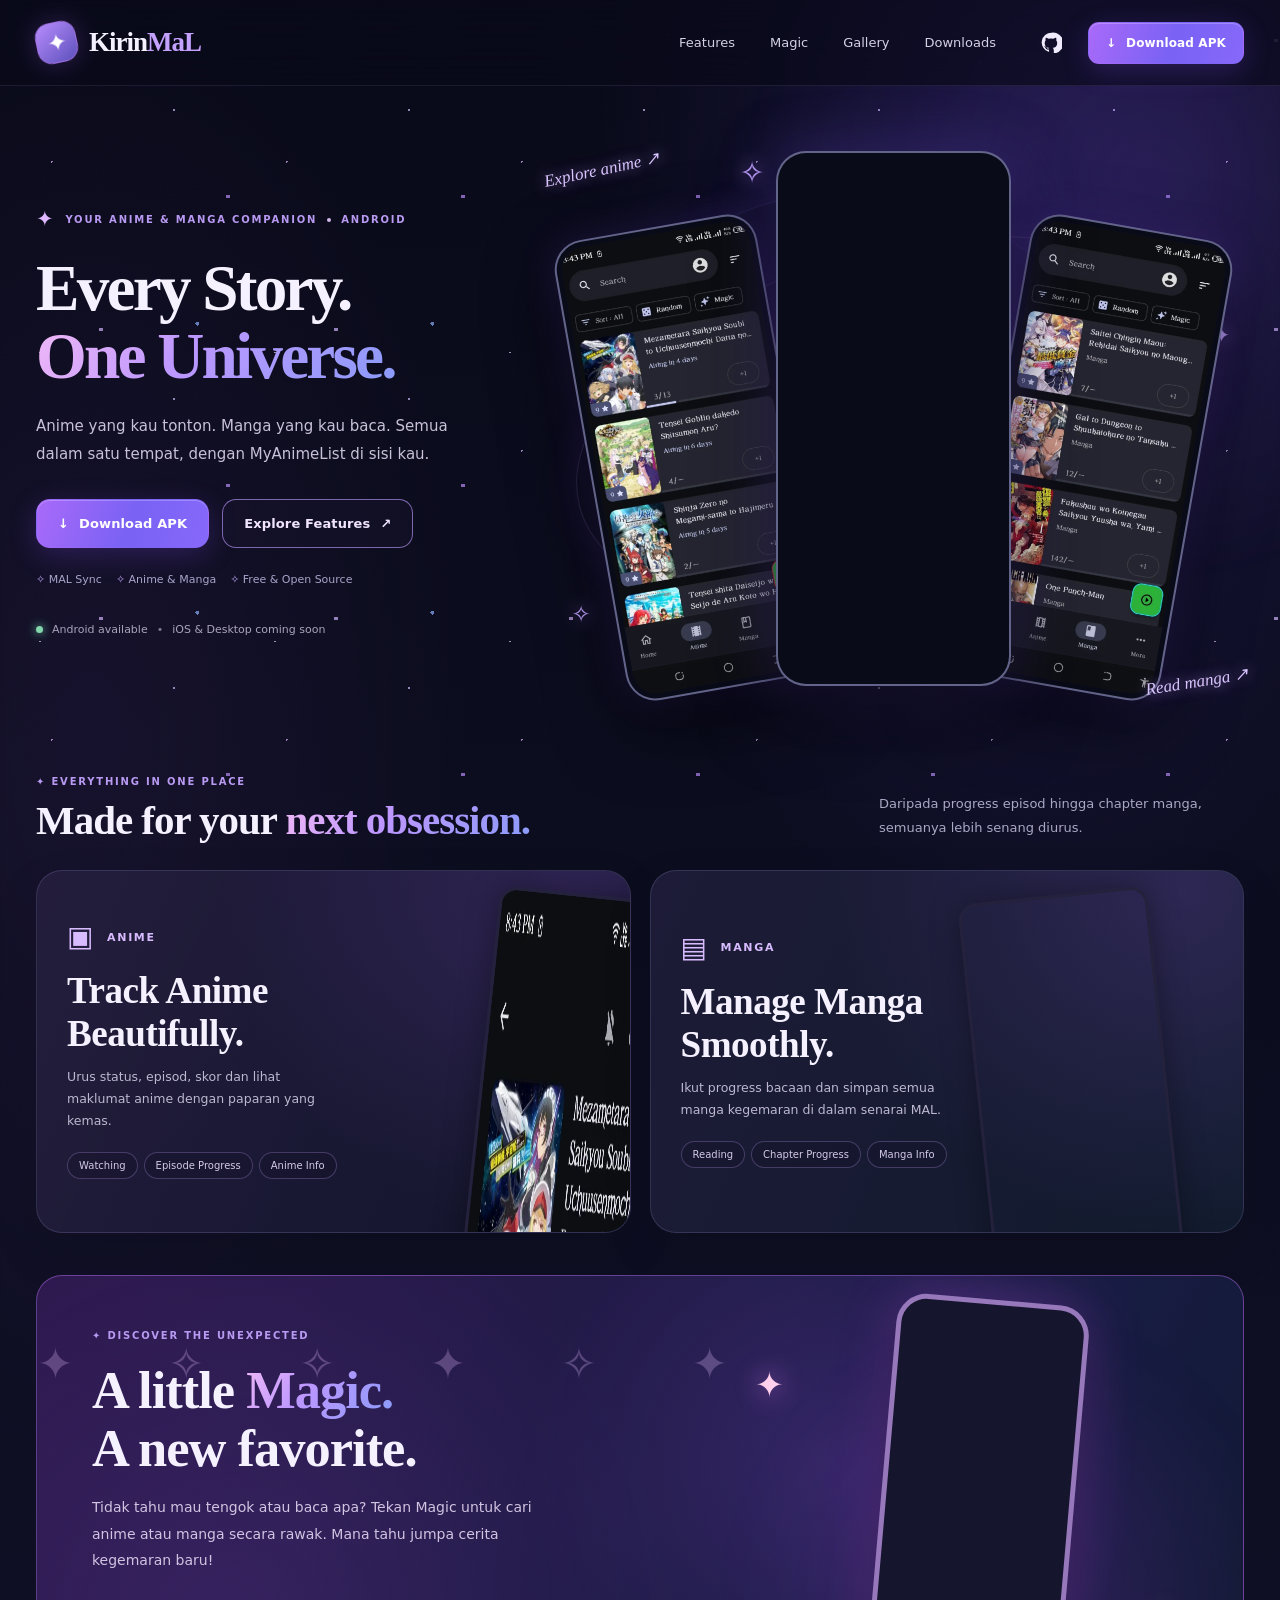
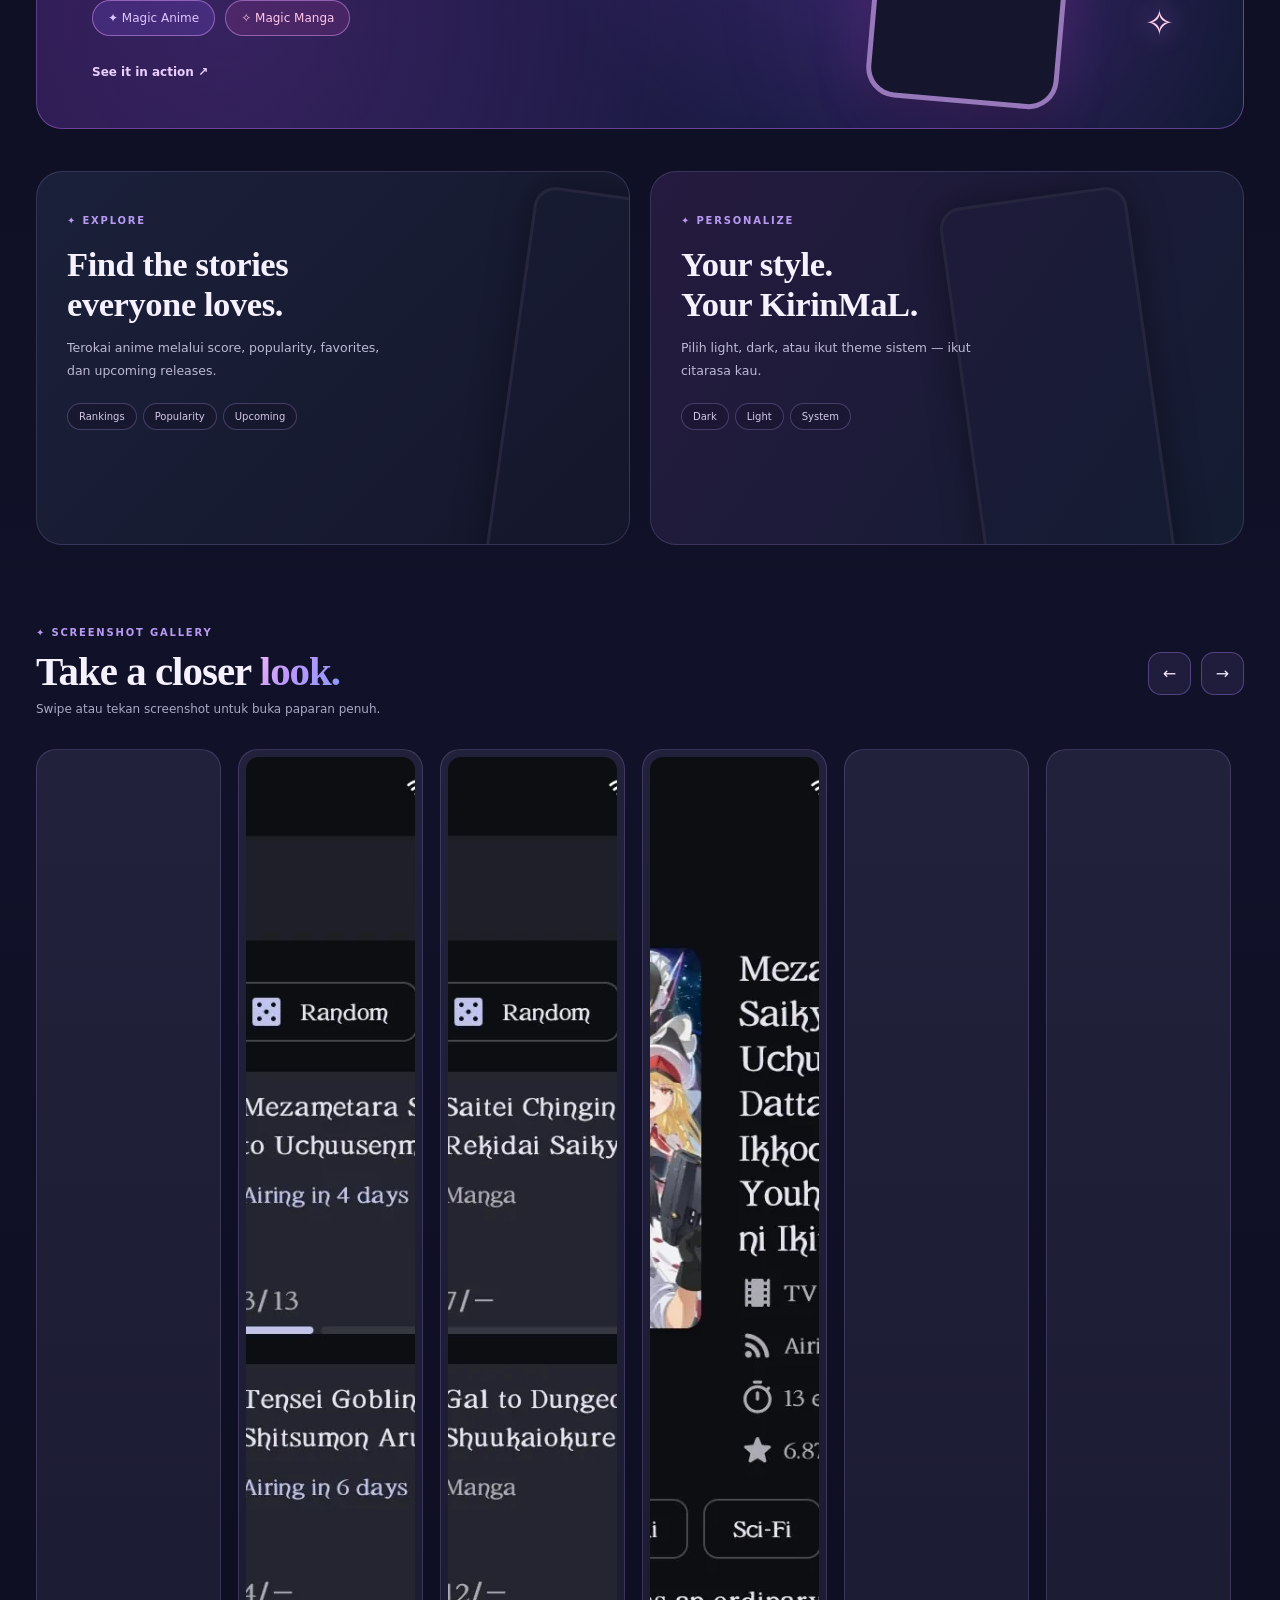
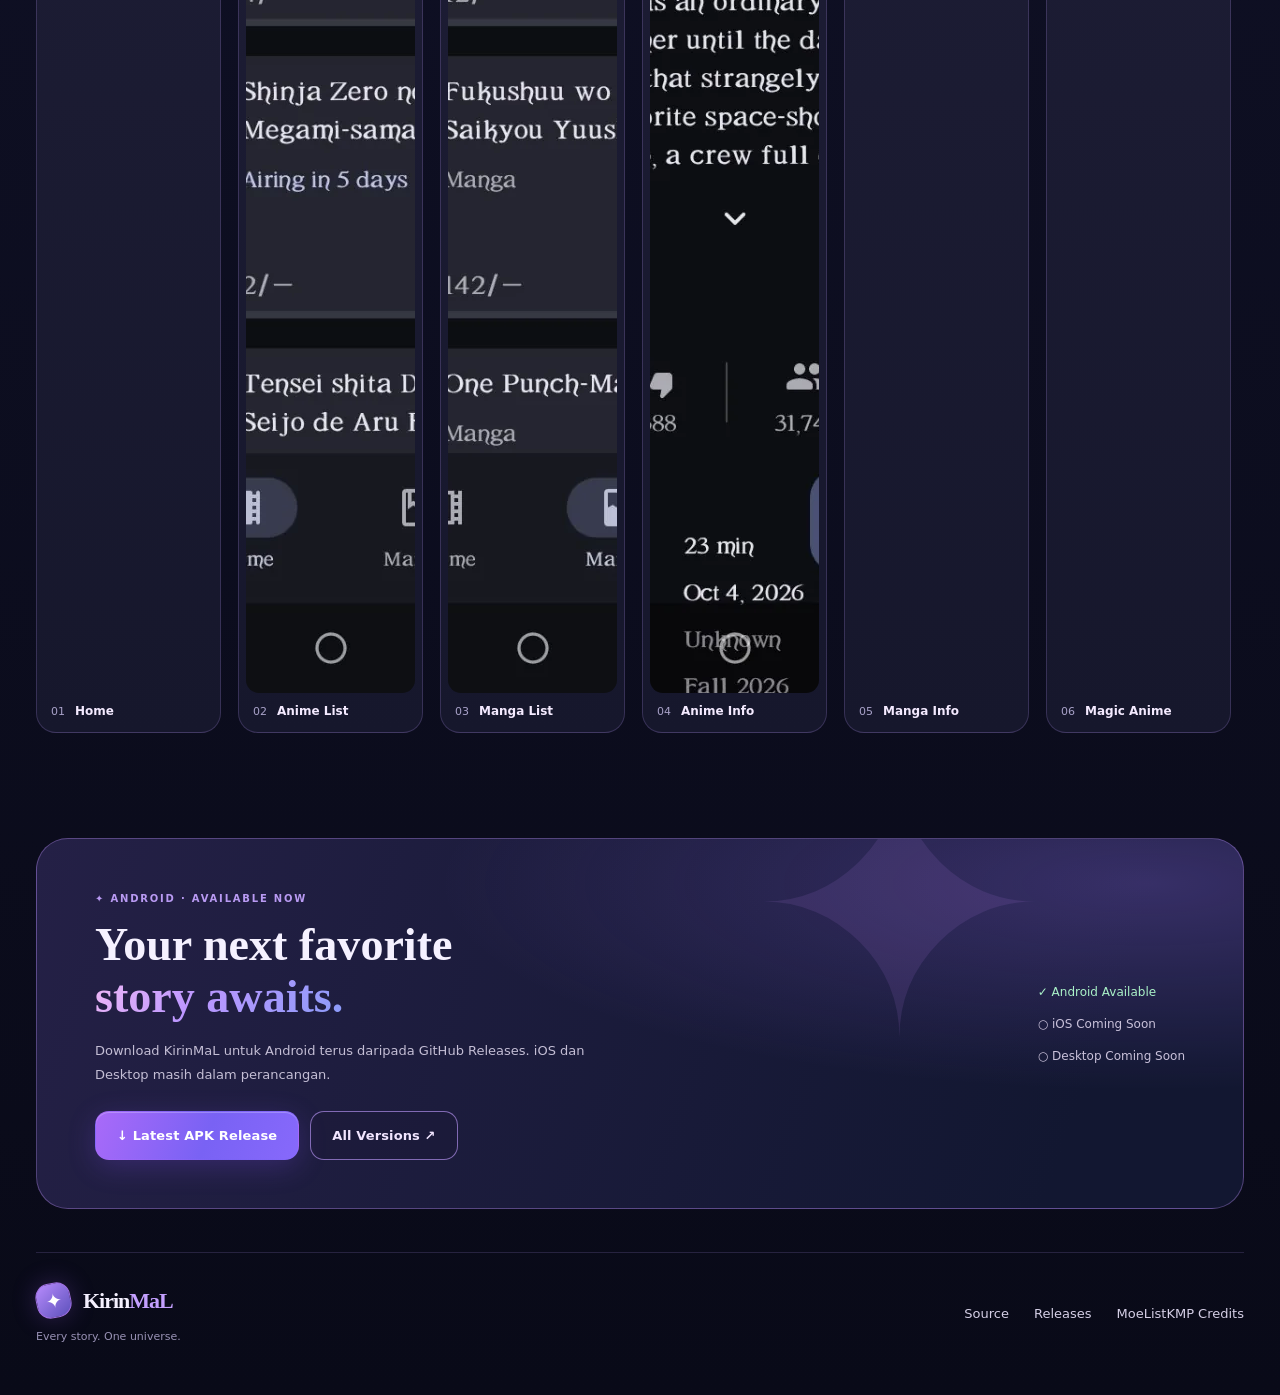
==== commit fc68f1a4: "Fix responsive KirinMaL Pages layouts and uncropped screenshot previews" ====
--- a/index.html
+++ b/index.html
@@ -12,7 +12,7 @@
   <meta property="og:url" content="https://lanzmagick.github.io/KirinMaL/">
   <link rel="canonical" href="https://lanzmagick.github.io/KirinMaL/">
   <link rel="icon" href="assets/kirinmal-favicon.svg" type="image/svg+xml">
-  <link rel="stylesheet" href="assets/site-cinematic.css">
+  <link rel="stylesheet" href="assets/site-cinematic.css?v=mobile-layout-2">
   <script defer src="assets/site-cinematic.js"></script>
   <title>KirinMaL — Every Story. One Universe.</title>
 </head>
--- a/assets/site-cinematic.css
+++ b/assets/site-cinematic.css
@@ -21,3 +21,261 @@
 .explore-card>img{top:18px;bottom:auto}
 @media(max-width:900px){.feature-card>img{top:16px;bottom:auto}.explore-card>img{top:14px;bottom:auto}}
 @media(max-width:650px){.feature-card>img{top:13px;bottom:auto}.explore-card>img{top:15px;bottom:auto}}
+
+/* KirinMaL mobile-first screenshot layout patch.
+   Keep desktop cinematics, but never crop screenshots on smaller devices. */
+@media (max-width:900px) {
+  .hero-art {
+    display:grid;
+    grid-template-columns:minmax(0,1fr) minmax(0,1.2fr) minmax(0,1fr);
+    align-items:center;
+    justify-items:center;
+    width:min(100%,690px);
+    height:auto;
+    min-height:0;
+    padding:38px 0 24px;
+    margin-inline:auto;
+    overflow:visible;
+  }
+  .phone {
+    position:relative;
+    inset:auto;
+    top:auto;
+    bottom:auto;
+    left:auto;
+    right:auto;
+    width:100%;
+    height:auto;
+    aspect-ratio:674/1536;
+    overflow:hidden;
+  }
+  .phone img {
+    display:block;
+    width:100%;
+    height:100%;
+    object-fit:contain;
+    object-position:center;
+  }
+  .phone-main {
+    position:relative;
+    z-index:3;
+    width:min(100%,222px);
+    margin-inline:auto;
+    transform:none;
+  }
+  .phone-side {
+    width:min(100%,176px);
+    margin-inline:auto;
+  }
+  .phone-left {
+    left:auto;
+    top:auto;
+    transform:rotate(-5deg) translateX(8px);
+  }
+  .phone-right {
+    right:auto;
+    top:auto;
+    transform:rotate(5deg) translateX(-8px);
+  }
+  .hero-art-caption {display:none;}
+  .feature-card,.explore-card {
+    display:grid;
+    grid-template-columns:minmax(0,1fr) minmax(140px,34%);
+    align-items:center;
+    column-gap:20px;
+    min-height:0;
+    padding:28px;
+  }
+  .feature-copy,.explore-copy {
+    width:100%;
+    min-width:0;
+    align-self:center;
+  }
+  .feature-card>img,.explore-card>img,
+  .feature-manga>img,.theme-card>img {
+    position:relative;
+    inset:auto;
+    top:auto;
+    right:auto;
+    bottom:auto;
+    left:auto;
+    display:block;
+    transform:none;
+    width:100%;
+    max-width:100%;
+    height:auto;
+    max-height:470px;
+    object-fit:contain;
+    object-position:center;
+    margin-inline:auto;
+  }
+  .magic-frame img {
+    width:100%;
+    height:100%;
+    object-fit:contain;
+    object-position:center;
+  }
+  .gallery-track {align-items:flex-start;}
+  .gallery-slide {align-self:flex-start;}
+  .gallery-slide img {
+    display:block;
+    width:100%;
+    height:auto;
+    aspect-ratio:auto;
+    object-fit:contain;
+    object-position:center;
+  }
+}
+@media (max-width:650px) {
+  .hero {
+    display:block;
+    min-height:0;
+    padding-top:40px;
+    padding-bottom:30px;
+  }
+  .hero-art {
+    display:grid;
+    grid-template-columns:minmax(0,1fr) minmax(0,1.25fr) minmax(0,1fr);
+    gap:0;
+    height:auto;
+    min-height:0;
+    padding:32px 0 18px;
+    margin-top:18px;
+  }
+  .phone-main {
+    width:min(48vw,188px);
+    max-width:none;
+    justify-self:center;
+    transform:none;
+  }
+  .phone-side {
+    width:min(34vw,130px);
+    max-width:none;
+    opacity:.94;
+    justify-self:center;
+  }
+  .phone-left {transform:rotate(-5deg) translateX(12px);}
+  .phone-right {transform:rotate(5deg) translateX(-12px);}
+  .hero-art-caption {display:none;}
+  .hero-spark.s1,.hero-spark.s2,.hero-spark.s3 {pointer-events:none;}
+  .feature-card,.explore-card {
+    display:flex;
+    flex-direction:column;
+    align-items:stretch;
+    justify-content:flex-start;
+    gap:20px;
+    min-height:0;
+    padding:24px 19px 23px;
+    overflow:hidden;
+  }
+  .feature-copy,.explore-copy {
+    position:relative;
+    z-index:2;
+    width:100%;
+    max-width:100%;
+    align-self:stretch;
+    align-items:flex-start;
+    justify-content:flex-start;
+  }
+  .feature-card h3 {font-size:clamp(26px,7.5vw,32px);}
+  .explore-card h2 {font-size:clamp(26px,7.5vw,32px);}
+  .feature-card p,.explore-card p {
+    font-size:12.5px;
+    line-height:1.7;
+    max-width:100%;
+  }
+  .feature-card>img,.explore-card>img,
+  .feature-manga>img,.theme-card>img {
+    position:relative;
+    inset:auto;
+    top:auto;
+    left:auto;
+    right:auto;
+    bottom:auto;
+    width:min(61vw,222px);
+    max-width:100%;
+    height:auto;
+    max-height:none;
+    aspect-ratio:auto;
+    transform:none;
+    object-fit:contain;
+    object-position:center;
+    margin:0 auto;
+    border-radius:18px;
+  }
+  .magic-card {
+    display:grid;
+    grid-template-columns:minmax(0,1fr);
+  }
+  .magic-copy {padding:30px 20px 6px;}
+  .magic-preview {
+    display:flex;
+    align-items:center;
+    justify-content:center;
+    min-height:0;
+    height:auto;
+    padding:18px 15px 30px;
+  }
+  .magic-frame {
+    width:min(61vw,212px);
+    height:auto;
+    aspect-ratio:674/1536;
+    transform:none;
+    overflow:hidden;
+  }
+  .magic-frame img {
+    width:100%;
+    height:100%;
+    object-fit:contain;
+    object-position:center;
+  }
+  .gallery-track {
+    display:flex;
+    align-items:flex-start;
+    overflow-x:auto;
+    overflow-y:hidden;
+    gap:12px;
+    scroll-snap-type:x mandatory;
+    -webkit-overflow-scrolling:touch;
+    padding-block:6px 16px;
+  }
+  .gallery-slide {
+    flex:0 0 min(42vw,170px);
+    width:auto;
+    min-width:0;
+    height:auto;
+    align-self:flex-start;
+    scroll-snap-align:start;
+  }
+  .gallery-slide img {
+    width:100%;
+    height:auto;
+    aspect-ratio:auto;
+    max-height:none;
+    object-fit:contain;
+    border-radius:12px;
+  }
+  .gallery-top {gap:10px;}
+  .gallery-controls {flex-shrink:0;}
+  .screenshot-dialog {
+    width:min(96vw,430px);
+    max-width:96vw;
+    max-height:94dvh;
+    padding:12px;
+  }
+  .dialog-img {
+    display:block;
+    width:auto;
+    height:auto;
+    max-width:100%;
+    max-height:calc(94dvh - 82px);
+    object-fit:contain;
+  }
+}
+@media(max-width:380px) {
+  .phone-main {width:min(48vw,175px);}
+  .phone-side {width:min(34vw,120px);}
+  .feature-card>img,.explore-card>img {width:min(61vw,205px);}
+  .gallery-slide {flex-basis:43vw;}
+  .hero-buttons .btn {min-width:0;}
+}
